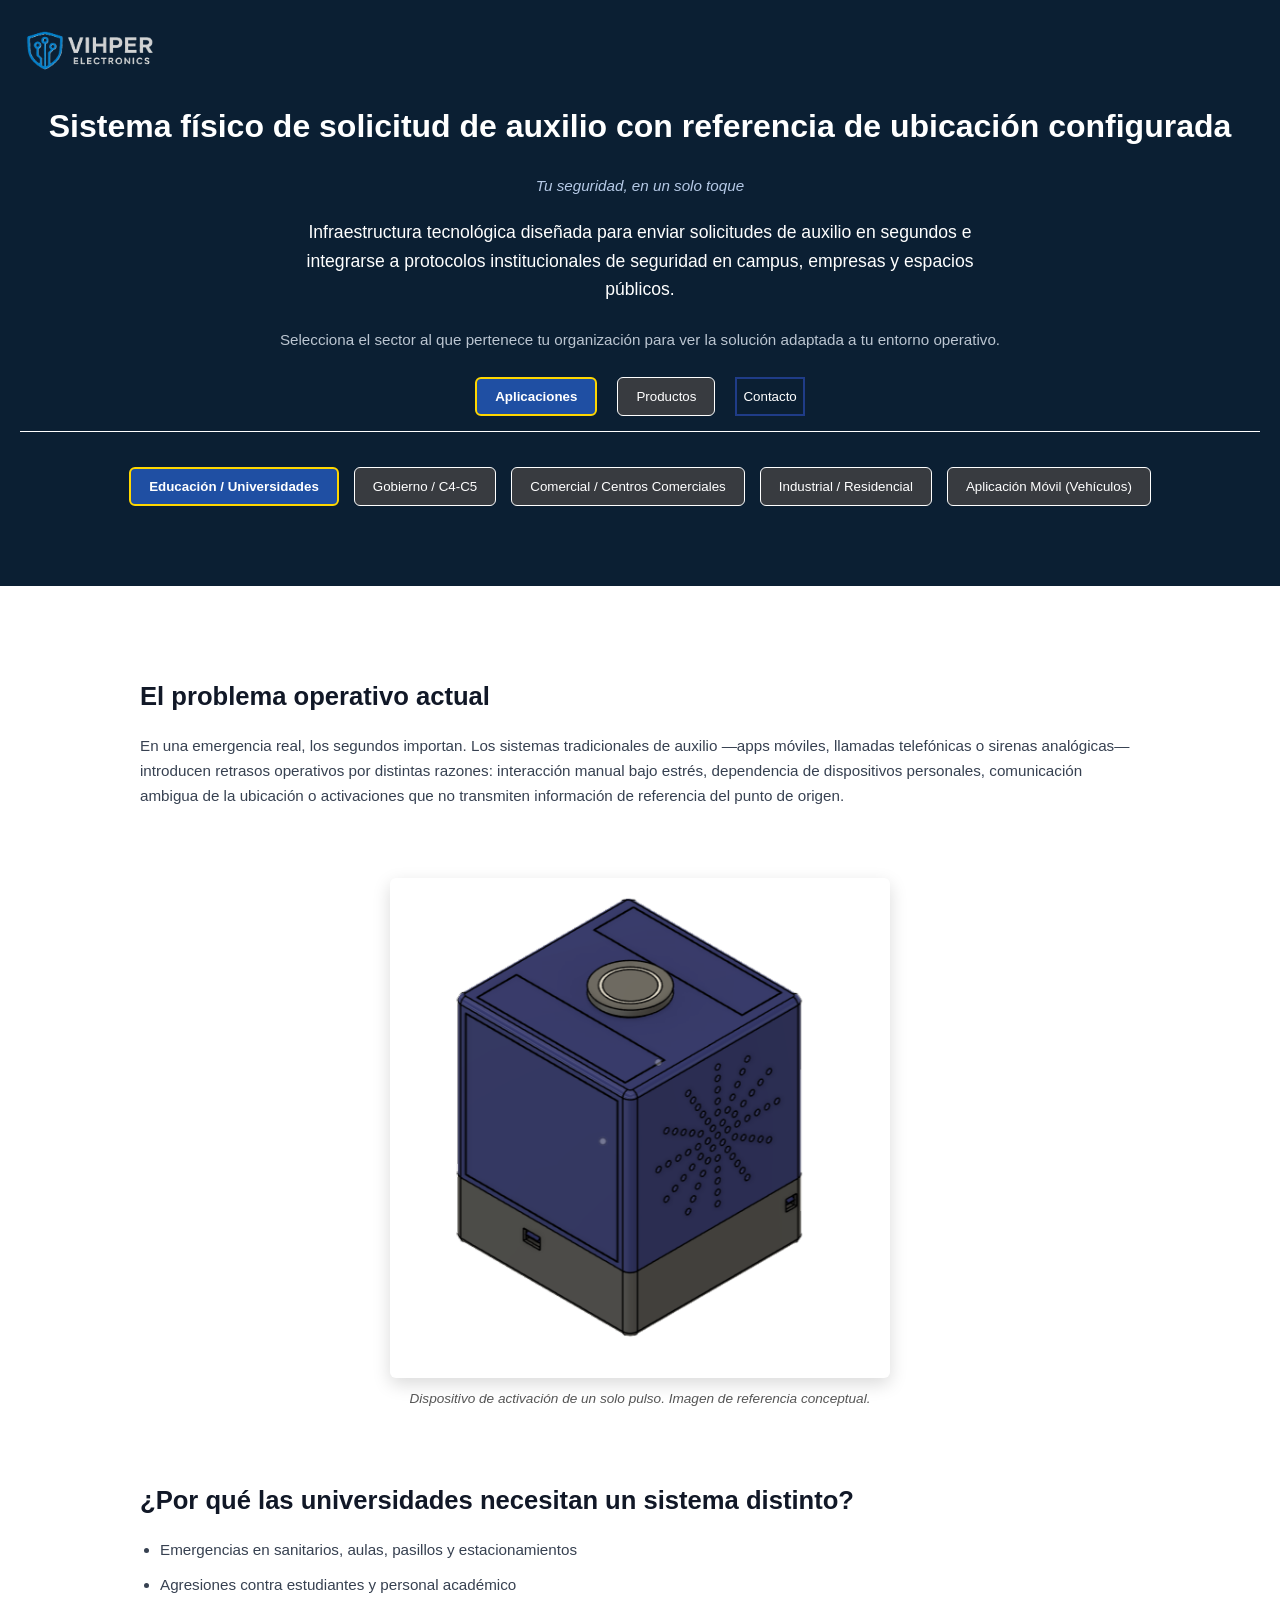
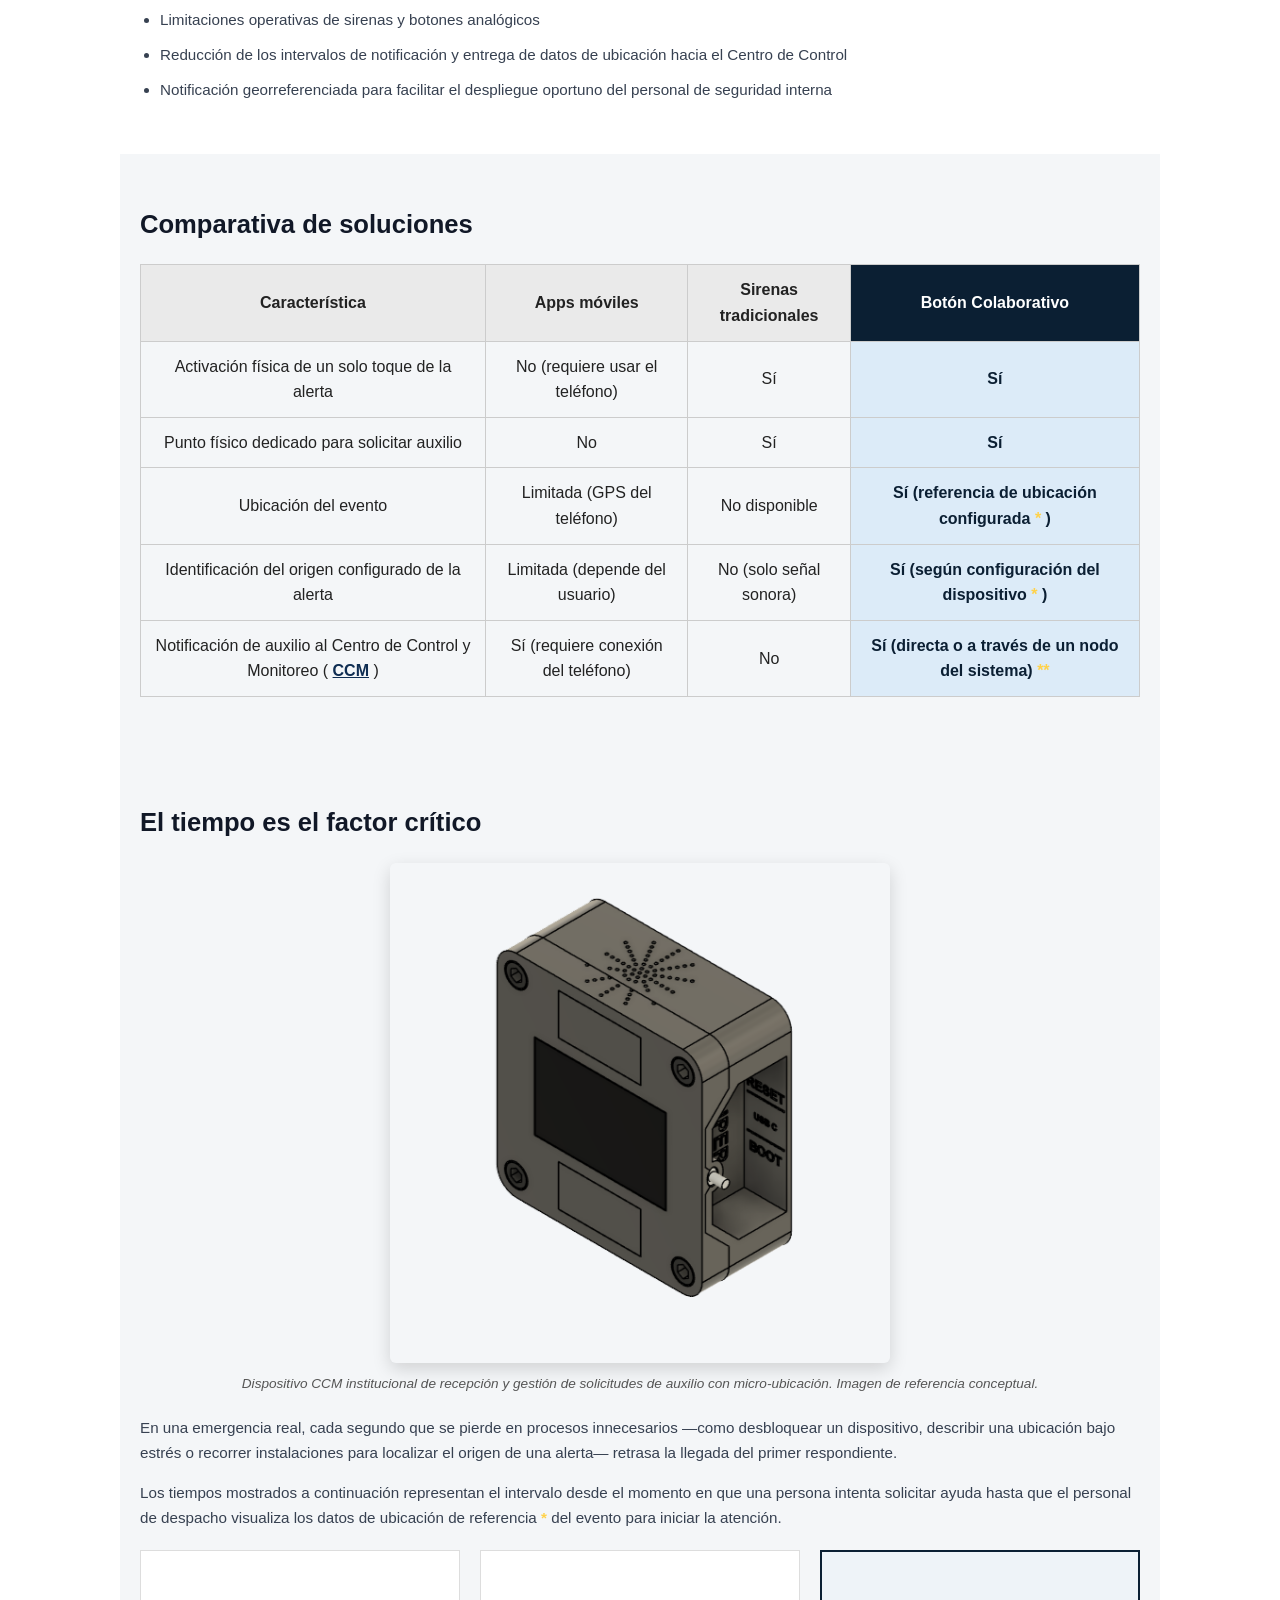
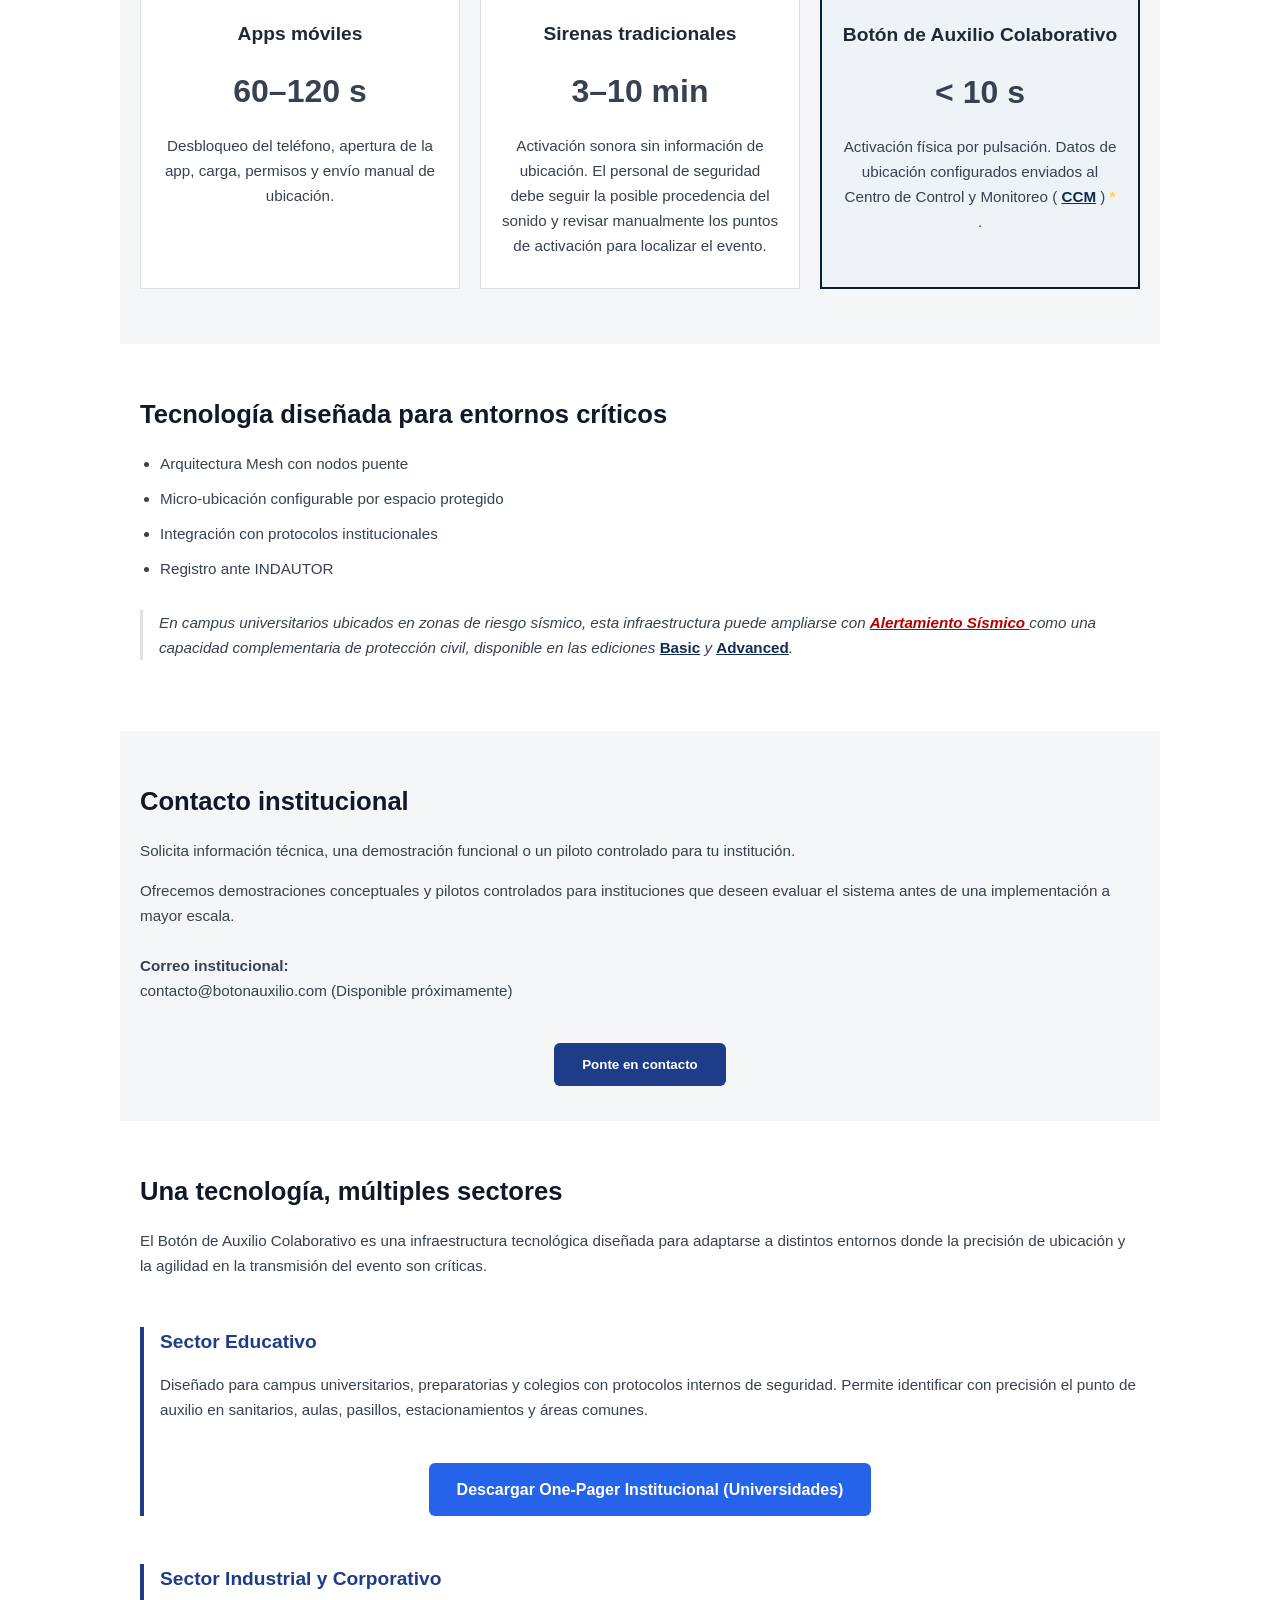
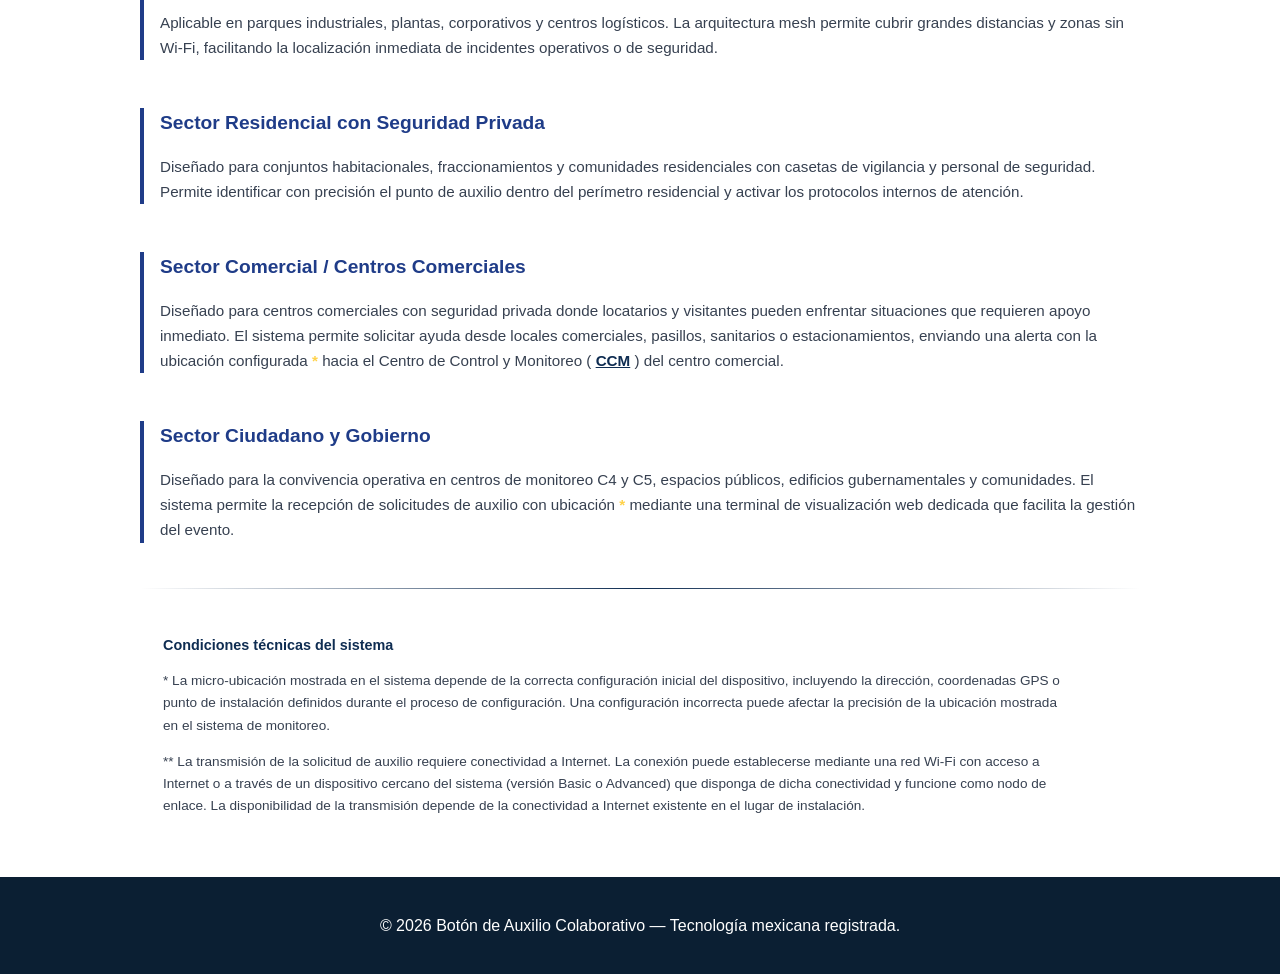
==== index.html @ 42267a90 "Actualización general: ajustes en estilos, estructura y nuevos archivos" ====
<!DOCTYPE html>
<html lang="es">
<head>
  <meta charset="UTF-8" />
  <meta name="viewport" content="width=device-width, initial-scale=1.0"/>
  <title>Botón de Auxilio Colaborativo | Solicitud de auxilio con micro-ubicación</title>
  <meta name="description" content="Sistema de solicitud de auxilio física con referencia de ubicación configurada. Diseñado para universidades, industria y espacios con protocolos de seguridad institucional.">
  <link rel="stylesheet" href="css/styles.css" />
</head>
<body>

  <!-- HERO -->
  <header class="hero">
    <div class="hero-content">
      
      <!-- LOGO CORPORATIVO -->
      <div class="brand-corner">
        <img src="img/Logo-VIHPER.png" alt="VIHPER">
      </div>

      <h1>Sistema físico de solicitud de auxilio con referencia de ubicación configurada</h1>
      <p class="slogan">
        Tu seguridad, en un solo toque
      </p>
      <p class="subtitle">
        Infraestructura tecnológica diseñada para enviar solicitudes de auxilio en segundos
        e integrarse a protocolos institucionales de seguridad en campus, empresas
        y espacios públicos.
      </p>
      <!-- INSTRUCCIÓN DE SELECCIÓN DE SECTOR -->
      <p class="sector-instruction">
        Selecciona el sector al que pertenece tu organización para ver la solución
        adaptada a tu entorno operativo.
      </p>            
      
      <div class="nav-container">

        <div class="main-tabs">
    
          <button class="main-tab active" data-group="applications">
            Aplicaciones
          </button>

          <button class="main-tab" data-group="products">
            Productos
          </button>

          <button class="contact-btn" id="contactBtn">
            Contacto
          </button>

        </div>

        <div class="subnav-container">

          <!-- SUBMENÚ APLICACIONES -->
          <div class="sub-tabs active" id="applications-tabs">
            <button class="sub-tab active" data-sector="sector-edu">
              Educación / Universidades
            </button>

            <button class="sub-tab" data-sector="sector-gov">
              Gobierno / C4-C5
            </button>

            <button class="sub-tab" data-sector="sector-com">
              Comercial / Centros Comerciales
            </button>

            <button class="sub-tab" data-sector="sector-ind">
              Industrial / Residencial
            </button>

            <button class="sub-tab" data-sector="sector-movil">
              Aplicación Móvil (Vehículos)
            </button>
          </div>

          <!-- SUBMENÚ PRODUCTOS -->
          <div class="sub-tabs" id="products-tabs">
            <button class="sub-tab" data-sector="producto-basic">
              Versión Basic
            </button>

            <button class="sub-tab" data-sector="producto-advanced">
              Versión Advanced
            </button>

            <button class="sub-tab" data-sector="producto-movil">
              Versión Móvil
            </button>

            <button class="sub-tab" data-sector="producto-control-general">
              Centro de Control y Monitoreo (CCM)
            </button>
          </div>
        
        </div>
        
      </div>

    </div>
  </header>

  <!-- APLICACIONES -->
  <div id="sector-edu" class="sector-content active">
    <!-- PROBLEMA -->
    <section class="section">
      <h2>El problema operativo actual</h2>
      <p>
        En una emergencia real, los segundos importan.
        Los sistemas tradicionales de auxilio —apps móviles, llamadas telefónicas
        o sirenas analógicas— introducen retrasos operativos por distintas razones:
        interacción manual bajo estrés, dependencia de dispositivos personales,
        comunicación ambigua de la ubicación o activaciones que no transmiten
        información de referencia del punto de origen.
      </p>
    </section>
    
    <figure class="product-image">
      <img src="img/boton-auxilio.png" alt="Botón de Auxilio Colaborativo">
      <figcaption>Dispositivo de activación de un solo pulso. Imagen de referencia conceptual.</figcaption>
    </figure>

    <section class="section">
      <h2>¿Por qué las universidades necesitan un sistema distinto?</h2>
      <ul>
        <li>Emergencias en sanitarios, aulas, pasillos y estacionamientos</li>
        <li>Agresiones contra estudiantes y personal académico</li>
        <li>Limitaciones operativas de sirenas y botones analógicos</li>
        <li>Reducción de los intervalos de notificación y entrega de datos de ubicación hacia el Centro de Control</li>
        <li>Notificación georreferenciada para facilitar el despliegue oportuno del personal de seguridad interna</li>
      </ul>
    </section>
    
    <!-- COMPARATIVA -->
    <section class="section gray">
      <h2>Comparativa de soluciones</h2>
      
      <div class="table-container">
        <table class="comparison-table">

          <thead>
            <tr>
              <th>Característica</th>
              <th>Apps móviles</th>
              <th>Sirenas tradicionales</th>
              <th class="highlight-col">Botón Colaborativo</th>
            </tr>
          </thead>

          <tbody>

            <tr>
              <td>Activación física de un solo toque de la alerta</td>
              <td>No (requiere usar el teléfono)</td>
              <td>Sí</td>
              <td class="highlight-col">Sí</td>
            </tr>

            <tr>
              <td>Punto físico dedicado para solicitar auxilio</td>
              <td>No</td>
              <td>Sí</td>
              <td class="highlight-col">Sí</td>
            </tr>

            <tr>
              <td>Ubicación del evento</td>
              <td>Limitada (GPS del teléfono)</td>
              <td>No disponible</td>
              <td class="highlight-col">
                Sí (referencia de ubicación configurada
                <span class="tooltip">
                  *
                  <span class="tooltip-text">
                  La precisión de la ubicación depende de la correcta configuración inicial
                  del dispositivo (dirección, coordenadas GPS o punto de instalación).
                  </span>
                </span> )
              </td>
            </tr>

            <tr>
              <td>Identificación del origen configurado de la alerta</td>
              <td>Limitada (depende del usuario)</td>
              <td>No (solo señal sonora)</td>
              <td class="highlight-col">
                Sí (según configuración del dispositivo
                <span class="tooltip">
                *
                  <span class="tooltip-text">
                  La precisión de la ubicación depende de la correcta configuración inicial
                  del dispositivo (dirección, coordenadas GPS o punto de instalación).
                  </span>
                </span> )
              </td>
            </tr>

            <tr>
              <td>Notificación de auxilio al Centro de Control y Monitoreo (
                <span class="inline-sector-link product-ref" data-sector="producto-control-general">CCM</span> )
              </td>

              <td>Sí (requiere conexión del teléfono)</td>

              <td>No</td>

              <td class="highlight-col">
                Sí (directa o a través de un nodo del sistema)
                <span class="tooltip">**
                  <span class="tooltip-text">
                  El envío de la solicitud de auxilio requiere conectividad a Internet hacia el
                  sistema de monitoreo. Esta conectividad puede estar disponible directamente en
                  el dispositivo o a través de otro dispositivo cercano del sistema (versión
                  Basic o Advanced) que disponga de acceso a Internet y funcione como nodo de
                  enlace para transmitir la alerta.

                  La disponibilidad de la transmisión depende de la conectividad a Internet
                  existente dentro del entorno de instalación.
                  </span>
                </span>
              </td>

            </tr>

          </tbody>
        </table>
      </div>
    </section>
    
    <section class="section gray">
      <h2>El tiempo es el factor crítico</h2>
      
      <figure class="product-image">
        <img src="img/receptor-institucional.png" alt="Dispositivo CCM institucional de recepción">
        <figcaption>
          Dispositivo CCM institucional de recepción y gestión de solicitudes de auxilio con micro-ubicación.
          Imagen de referencia conceptual.
        </figcaption>
      </figure>

      <p>
        En una emergencia real, cada segundo que se pierde en procesos innecesarios
        —como desbloquear un dispositivo, describir una ubicación bajo estrés
        o recorrer instalaciones para localizar el origen de una alerta—
        retrasa la llegada del primer respondiente.
      </p>
    
      <p class="note">
        Los tiempos mostrados a continuación representan el intervalo
        desde el momento en que una persona intenta solicitar ayuda
        hasta que el personal de despacho visualiza los datos de ubicación de referencia 
        <span class="tooltip">
          *
          <span class="tooltip-text">
            La precisión de la ubicación depende de la correcta configuración inicial
            del dispositivo (dirección, coordenadas GPS o punto de instalación).
          </span>
        </span> del evento para iniciar la atención.
      </p>
    
      <div class="timer-grid">
        <div class="timer-card">
          <h3>Apps móviles</h3>
          <p class="time">60–120 s</p>
          <p class="description">
            Desbloqueo del teléfono, apertura de la app,
            carga, permisos y envío manual de ubicación.
          </p>
        </div>
    
        <div class="timer-card">
          <h3>Sirenas tradicionales</h3>
          <p class="time">3–10 min</p>
          <p class="description">
            Activación sonora sin información de ubicación.
            El personal de seguridad debe seguir la posible procedencia del sonido
            y revisar manualmente los puntos de activación para localizar el evento.
          </p>
        </div>
    
        <div class="timer-card highlight">
          <h3>Botón de Auxilio Colaborativo</h3>
          <p class="time">&lt; 10 s</p>
          <p class="description">
            Activación física por pulsación.
            Datos de ubicación configurados enviados al Centro de Control y Monitoreo (
            <span class="inline-sector-link product-ref" data-sector="producto-control-general">CCM</span> )
            <span class="tooltip">
              *
              <span class="tooltip-text">
                La precisión de la ubicación depende de la correcta configuración inicial
                del dispositivo (dirección, coordenadas GPS o punto de instalación).
              </span>
            </span> .
          </p>
        </div>
      </div>
    </section>
    
    <!-- TECNOLOGÍA -->
    <section class="section">
      <h2>Tecnología diseñada para entornos críticos</h2>
      <ul>
        <li>Arquitectura Mesh con nodos puente</li>
        <li>Micro-ubicación configurable por espacio protegido</li>
        <li>Integración con protocolos institucionales</li>
        <li>Registro ante INDAUTOR</li>
      </ul>

      <p class="sector-cross">
        En campus universitarios ubicados en zonas de riesgo sísmico,
        esta infraestructura puede ampliarse con
        <a href="sismico.html?from=sector-edu" class="sismico-link" target="_self">
          Alertamiento Sísmico
        </a>
        como una capacidad complementaria de protección civil,
        disponible en las ediciones 
        <span class="inline-sector-link product-ref" data-sector="producto-basic">Basic</span>
         y 
        <span class="inline-sector-link product-ref"
          data-sector="producto-advanced">Advanced</span>.
      </p>

    </section>
  
    <!-- CONTACTO -->
    <section class="section gray">
      <h2>Contacto institucional</h2>
  
      <p>
        Solicita información técnica, una demostración funcional o un piloto controlado
        para tu institución.
      </p>
  
      <p>
        Ofrecemos demostraciones conceptuales y pilotos controlados
        para instituciones que deseen evaluar el sistema
        antes de una implementación a mayor escala.
      </p>
      
      <p>
      <strong>Correo institucional:</strong><br>
      contacto@botonauxilio.com
        (Disponible próximamente)
      </p>

      <!-- BOTÓN DE CONTACTO -->
      <div class="download-box">
        <button class="contact-open-btn">
          Ponte en contacto
        </button>
      </div>
    </section>
  
    <section class="section">
      <h2>Una tecnología, múltiples sectores</h2>
      <p>
        El Botón de Auxilio Colaborativo es una infraestructura tecnológica 
        diseñada para adaptarse a distintos entornos donde la precisión de 
        ubicación y la agilidad en la transmisión del evento son críticas.
      </p>
    
      <!-- SECTOR EDUCATIVO -->
      <div class="sector-block">
        <h3 class="sector-link" data-sector="sector-edu">
          Sector Educativo
        </h3>
        <p>
          Diseñado para campus universitarios, preparatorias y colegios con
          protocolos internos de seguridad.
          Permite identificar con precisión el punto de auxilio en sanitarios,
          aulas, pasillos, estacionamientos y áreas comunes.
        </p>
        <div class="download-box">
          <a href="pdf/One-Pager_BotonAuxilio_Universidades_v1.pdf"
            target="_blank"
            rel="noopener noreferrer"
            class="download-btn">
            Descargar One-Pager Institucional (Universidades)
          </a>
        </div>
      </div>
    
      <!-- SECTOR INDUSTRIAL -->
      <div class="sector-block">
        <h3 class="sector-link" data-sector="sector-ind">
          Sector Industrial y Corporativo
        </h3>
        <p>
          Aplicable en parques industriales, plantas, corporativos y centros logísticos.
          La arquitectura mesh permite cubrir grandes distancias y zonas sin Wi-Fi,
          facilitando la localización inmediata de incidentes operativos o de seguridad.
        </p>
      </div>
  
      <!-- SECTOR RESIDENCIAL -->
      <div class="sector-block">
        <h3 class="sector-link" data-sector="sector-ind">
          Sector Residencial con Seguridad Privada
        </h3>
        <p>
          Diseñado para conjuntos habitacionales, fraccionamientos y comunidades
          residenciales con casetas de vigilancia y personal de seguridad.
          Permite identificar con precisión el punto de auxilio dentro del
          perímetro residencial y activar los protocolos internos de atención.
        </p>
      </div>
      
      <!-- SECTOR COMERCIAL -->
      <div class="sector-block">
        <h3 class="sector-link" data-sector="sector-com">
          Sector Comercial / Centros Comerciales
        </h3>
        <p>
          Diseñado para centros comerciales con seguridad privada donde locatarios
          y visitantes pueden enfrentar situaciones que requieren apoyo inmediato.
          El sistema permite solicitar ayuda desde locales comerciales, pasillos,
          sanitarios o estacionamientos, enviando una alerta con la ubicación
          configurada
          <span class="tooltip">
            *
            <span class="tooltip-text">
              La precisión de la ubicación depende de la correcta configuración inicial
              del dispositivo (local, pasillo, zona o punto de instalación).
            </span>
          </span>
          hacia el Centro de Control y Monitoreo (
          <span class="inline-sector-link product-ref" data-sector="producto-control-general">CCM</span> ) del centro comercial.
        </p>
      </div>

      <!-- SECTOR GOBIERNO -->
      <div class="sector-block">
        <h3 class="sector-link" data-sector="sector-gov">
          Sector Ciudadano y Gobierno
        </h3>
        <p>
          Diseñado para la convivencia operativa en centros de monitoreo C4 y C5, 
          espacios públicos, edificios gubernamentales y comunidades. 
          El sistema permite la recepción de solicitudes de auxilio con ubicación 
          <span class="tooltip">
            *
            <span class="tooltip-text">
              La precisión de la ubicación depende de la correcta configuración inicial 
              del dispositivo (dirección, coordenadas GPS o punto de instalación).
            </span>
          </span> 
          mediante una terminal de visualización web dedicada que facilita la gestión del evento.
        </p>
      </div>

      <hr class="note-divider">

      <div class="tech-note">
        <strong>Condiciones técnicas del sistema</strong>
        <p>
          * La micro-ubicación mostrada en el sistema depende de la correcta
          configuración inicial del dispositivo, incluyendo la dirección,
          coordenadas GPS o punto de instalación definidos durante el proceso
          de configuración. Una configuración incorrecta puede afectar la
          precisión de la ubicación mostrada en el sistema de monitoreo.
        </p>

        <p>
          ** La transmisión de la solicitud de auxilio requiere conectividad a Internet. 
          La conexión puede establecerse mediante una red Wi-Fi con acceso a Internet 
          o a través de un dispositivo cercano del sistema (versión Basic o Advanced) 
          que disponga de dicha conectividad y funcione como nodo de enlace.

          La disponibilidad de la transmisión depende de la conectividad a Internet 
          existente en el lugar de instalación.
        </p>
      </div>
    </section>
  </div> <!-- cierre de sector-edu -->

  <div id="sector-gov" class="sector-content">
    <!-- PROBLEMA -->
    <section class="section">
      <h2>El problema operativo en seguridad pública</h2>
      <p>
        En entornos urbanos, espacios públicos y zonas de alta afluencia, los segundos
        son determinantes. Los mecanismos tradicionales de solicitud de auxilio, como
        llamadas telefónicas, reportes verbales o alarmas sonoras, generan retrasos
        operativos por la falta de referencias técnicas sobre el punto de origen del
        evento y por la dependencia de comunicación humana bajo estrés.
      </p>
      <ul>
        <li>Información incompleta o imprecisa del punto de auxilio</li>
        <li>Saturación de líneas telefónicas y entrevistas iniciales</li>
        <li>Alertas sin datos claros de localización</li>
        <li>Dificultad para gestionar el despacho con datos de ubicación específicos desde el primer momento</li>
      </ul>
    </section>

    <!-- PRINCIPIO DE UN SOLO BOTÓN -->
    <section class="section gray">
      <h2>Un solo botón en una emergencia</h2>
      <p>
        En situaciones de pánico o alta presión, la capacidad de tomar decisiones
        complejas se reduce drásticamente. El Botón de Auxilio Colaborativo se basa en el
        principio de acción única: una sola interacción física dedicada para iniciar
        inmediatamente el proceso de solicitud de auxilio.
      </p>
      <p>
        Esto elimina la ambigüedad en la activación, reduce la carga cognitiva del
        ciudadano y transfiere el análisis, clasificación y despacho del evento al Centro
        de Control y Monitoreo (
          <span class="inline-sector-link product-ref" data-sector="producto-control-general">CCM</span> ), con datos de georreferenciación configurados 
        <span class="tooltip">
          *
          <span class="tooltip-text">
            La precisión de la ubicación depende de la correcta configuración inicial
            del dispositivo (dirección, coordenadas GPS o punto de instalación).
          </span>
        </span> desde el primer segundo.
      </p>
    </section>

    <!-- LA SOLUCIÓN -->
    <section class="section">
      <h2>La solución institucional</h2>
      <p>
        El Botón de Auxilio Colaborativo es un dispositivo físico dedicado que permite
        activar una solicitud de auxilio con un solo toque, iniciando el envío automático de la
        alerta junto con los datos de ubicación registrados del punto de activación
        <span class="tooltip">
          *
          <span class="tooltip-text">
            La precisión de la ubicación depende de la correcta configuración inicial
            del dispositivo (dirección, coordenadas GPS o punto de instalación).
          </span>
        </span> hacia el Centro de Control y Monitoreo (
          <span class="inline-sector-link product-ref" data-sector="producto-control-general">CCM</span> ) o sistema institucional de seguridad pública.
      </p>
      <ul>
        <li>Activación física de un solo paso, operando sin necesidad de teléfonos móviles</li>
        <li>Envío automático de la solicitud de auxilio</li>
        <li>Identificación configurada del punto de activación (micro-ubicación)
          <span class="tooltip">
            *
            <span class="tooltip-text">
              La precisión de la ubicación depende de la correcta configuración inicial
              del dispositivo (dirección, coordenadas GPS o punto de instalación).
            </span>
          </span> 
        </li>
        <li>Recepción y visualización centralizada en el Centro de Control y Monitoreo (
          <span class="inline-sector-link product-ref" data-sector="producto-control-general">CCM</span> )
        </li>
      </ul>
    </section>

    <figure class="product-image">
      <img src="img/boton-auxilio.png" alt="Botón de Auxilio Colaborativo">
      <figcaption>
        Dispositivo de activación de un solo pulso. Imagen de referencia conceptual.
      </figcaption>
    </figure>

    <!-- COMPARATIVA -->
    <section class="section gray">
      <h2>Comparativa operativa (resumen ejecutivo)</h2>

      <div class="table-container">
        <table class="comparison-table">

          <thead>
            <tr>
              <th>Capacidad del sistema</th>
              <th>Apps móviles</th>
              <th>Sirenas tradicionales</th>
              <th class="highlight-col">Botón Colaborativo</th>
            </tr>
          </thead>

          <tbody>

            <tr>
              <td>Activación de la alerta</td>
              <td>Depende del uso del teléfono</td>
              <td>Inmediata</td>
              <td class="highlight-col">Inmediata (Hardware de acción única con Ficha Operativa)</td>
            </tr>

            <tr>
              <td>Información de ubicación del evento</td>
              <td>Variable (GPS del dispositivo)</td>
              <td>No disponible</td>
              <td class="highlight-col">Referencia de la ubicación configurada
                <span class="tooltip">
                  *
                  <span class="tooltip-text">
                    La precisión de la ubicación depende de la correcta configuración inicial
                    del dispositivo (dirección, coordenadas GPS o punto de instalación).
                  </span>
                </span>
              </td>
            </tr>

            <tr>
              <td>Identificación del origen de la alerta</td>
              <td>Parcial (usuario / GPS)</td>
              <td>No identificable (solo señal sonora)</td>
              <td class="highlight-col">Sí (según registro del dispositivo 
                <span class="tooltip">
                  *
                  <span class="tooltip-text">
                    La precisión de la ubicación depende de la correcta configuración inicial
                    del dispositivo (dirección, coordenadas GPS o punto de instalación).
                  </span>
                </span> )
              </td>
            </tr>

            <tr>
              <td>Dependencia de interacción del usuario</td>
              <td>Alta</td>
              <td>Baja</td>
              <td class="highlight-col">Mínima</td>
            </tr>

            <tr>
              <td>Sistema de monitoreo de alertas</td>
              <td>No incluido</td>
              <td>No disponible</td>
              <td class="highlight-col">Incluido (panel web de monitoreo)</td>
            </tr>

          </tbody>
        </table>
        </div>
    </section>

    <!-- TIEMPO CRÍTICO -->
    <section class="section">
      <h2>El tiempo como factor crítico</h2>
      <p>
        Los tiempos indicados representan el intervalo desde que una persona intenta
        solicitar ayuda hasta que el personal de despacho visualiza los datos de ubicación de referencia 
        <span class="tooltip">
          *
          <span class="tooltip-text">
            La precisión de la ubicación depende de la correcta configuración inicial
            del dispositivo (dirección, coordenadas GPS o punto de instalación).
          </span>
        </span> del evento para iniciar la atención.
      </p>

      <div class="timer-grid">
        <div class="timer-card">
          <h3>Apps móviles</h3>
          <p class="time">60–120 s</p>
          <p class="description">
            Desbloqueo de teléfono, apertura de la app, permisos y envío manual de
            ubicación.
          </p>
        </div>

        <div class="timer-card">
          <h3>Sirenas tradicionales</h3>
          <p class="time">3–10 min</p>
          <p class="description">
            Activación sonora sin información de ubicación. Requiere búsqueda manual del
            origen del evento.
          </p>
        </div>

        <div class="timer-card highlight">
          <h3>Botón de Auxilio Colaborativo</h3>
          <p class="time">&lt; 10 s</p>
          <p class="description">
            Activación física de un solo toque con envío automático de referencia de ubicación configurada
            <span class="tooltip">
              *
              <span class="tooltip-text">
                La precisión de la ubicación depende de la correcta configuración inicial
                del dispositivo (dirección, coordenadas GPS o punto de instalación).
              </span>
            </span> al Centro de Control y Monitoreo (
            <span class="inline-sector-link product-ref" data-sector="producto-control-general">CCM</span> ).
          </p>
        </div>
      </div>
    </section>

    <figure class="product-image">
      <img src="img/receptor-institucional.png" alt="Dispositivo CCM institucional de recepción">
      <figcaption>
        Dispositivo CCM institucional de recepción y gestión de solicitudes de auxilio con micro-ubicación.
        Imagen de referencia conceptual.
      </figcaption>
    </figure>

    <!-- MICRO-UBICACIÓN + DESCARGA -->
    <section class="section gray">
      <h2>Micro-ubicación configurable</h2>
      <p>
        Cada dispositivo se configura previamente con su ubicación específica 
        <span class="tooltip">
          *
          <span class="tooltip-text">
            La precisión de la ubicación depende de la correcta configuración inicial
            del dispositivo (dirección, coordenadas GPS o punto de instalación).
          </span>
        </span> dentro del entorno a proteger, por ejemplo:
      </p>
      <ul>
        <li>Dirección configurada del dispositivo (calle, número exterior e interior)</li>
        <li>Colonia y municipio del punto de instalación</li>
        <li>Coordenadas geográficas del evento (latitud y longitud)</li>
        <li>Identificación del tipo de ubicación o aplicación del dispositivo (escuela, comercio, paradero, etc.)</li>
      </ul>

      <p>
        La precisión no depende del GPS del usuario ni de descripciones verbales bajo
        estrés. Esto permite a los centros C4/C5 gestionar el despacho con mayor certidumbre técnica
        <span class="tooltip">
          *
          <span class="tooltip-text">
            La precisión de la ubicación depende de la correcta configuración inicial
            del dispositivo (dirección, coordenadas GPS o punto de instalación).
          </span>
        </span> desde el primer momento.
      </p>

      <p class="sector-cross">
        Como parte de una estrategia integral de protección civil,
        la plataforma del Botón de Auxilio Colaborativo puede incorporar
        <a href="sismico.html?from=sector-gov" class="sismico-link" target="_self">
          Alertamiento Sísmico
        </a>
        como un mecanismo complementario de difusión,
        mediante las ediciones
        <span class="inline-sector-link product-ref" data-sector="producto-basic">Basic</span>
         y 
        <span class="inline-sector-link product-ref"
          data-sector="producto-advanced">Advanced</span>,
        sujeto a convenios con proveedores oficialmente autorizados.
      </p>

      <div class="download-box">
        <a href="pdf/One-Pager_BotonAuxilio_Ciudadano_Gobierno_v1.pdf"
          target="_blank"
          rel="noopener noreferrer"
          class="download-btn">
          Descargar One-Pager Institucional (Gobierno / C4-C5)
        </a>

        <p class="sector-note">
          Esta misma tecnología se adapta también a entornos
          <span class="inline-sector-link" data-sector="sector-edu">educativos</span>,
          <span class="inline-sector-link" data-sector="sector-ind">industriales / residenciales</span>,
          <span class="inline-sector-link" data-sector="sector-com">centros comerciales</span>
          y a aplicaciones móviles para 
          <span class="inline-sector-link" data-sector="sector-movil">
            vehículos
          </span>
          con protocolos de seguridad institucional.
        </p>
      </div>
    </section>

    <!-- CONTACTO INSTITUCIONAL -->
    <section class="section gray">
      <h2>Contacto institucional</h2>

      <p>
        Solicita información técnica, una demostración funcional o un piloto
        controlado del sistema para tu institución.
      </p>

      <p>
        El sistema dispone de una interfaz web de monitoreo que permite
        visualizar los eventos activos generados por los dispositivos,
        mostrando la georreferenciación configurada
        <span class="tooltip">
          *
          <span class="tooltip-text">
            La precisión de la ubicación depende de la correcta configuración
            inicial del dispositivo durante su instalación.
          </span>
        </span>
        y la información del punto de activación para su atención operativa.
      </p>

      <p>
        El Botón de Auxilio Colaborativo puede evaluarse mediante demostraciones
        conceptuales y pilotos institucionales que permitan validar su operación
        antes de una implementación a escala en infraestructura pública.
      </p>

      <p>
        <strong>Correo institucional:</strong><br>
        contacto@botonauxilio.com<br>
        <span style="font-size:0.9rem; color:#555;">
          (Disponible próximamente)
        </span>
      </p>

      <div class="download-box">
        <button class="contact-open-btn">
          Ponte en contacto
        </button>
      </div>

      <hr class="note-divider">

      <div class="tech-note">
        <strong>Condiciones técnicas del sistema</strong>
        <p>
          * La micro-ubicación mostrada en el sistema depende de la correcta
          configuración inicial del dispositivo, incluyendo la dirección,
          coordenadas GPS o punto de instalación definidos durante el proceso
          de configuración. Una configuración incorrecta puede afectar la
          precisión de la ubicación mostrada en el sistema de monitoreo.
        </p>

        <p>
          ** La transmisión de la solicitud de auxilio requiere conectividad a Internet. 
          La conexión puede establecerse mediante una red Wi-Fi con acceso a Internet 
          o a través de un dispositivo cercano del sistema (versión Basic o Advanced) 
          que disponga de dicha conectividad y funcione como nodo de enlace.

          La disponibilidad de la transmisión depende de la conectividad a Internet 
          existente en el lugar de instalación.
        </p>
      </div>
    </section>
  </div> <!-- cierre de sector-gov -->
  
  <div id="sector-ind" class="sector-content">
    <!-- INTRODUCCIÓN -->
    <section class="section">
      <h2>Sector Industrial / Residencial</h2>
      <p>
        <strong>Sistema físico de auxilio con referencia de ubicación configurada para seguridad privada,
        industrial y residencial.</strong>
      </p>
      <p>
        Infraestructura de auxilio diseñada para enviar solicitudes de ayuda en segundos,
        proporcionando datos de referencia de ubicación 
        <span class="tooltip">
          *
          <span class="tooltip-text">
            La precisión de la ubicación depende de la correcta configuración inicial
            del dispositivo (dirección, coordenadas GPS o punto de instalación).
          </span>
        </span> del evento e integrándose a protocolos de seguridad
        privada, industrial y residencial con control de acceso.
      </p>
    </section>

    <!-- PROBLEMA -->
    <section class="section">
      <h2>El problema operativo actual</h2>
      <p>
        En entornos industriales, corporativos y residenciales con seguridad privada,
        los segundos importan. Los mecanismos tradicionales —radio, teléfonos móviles,
        sirenas o rondines manuales— generan retrasos operativos por la falta de datos
        técnicos sobre el punto de origen del evento y por la dependencia de comunicación verbal
        bajo estrés.
      </p>
      <ul>
        <li>Información incompleta o imprecisa sobre el punto exacto del evento</li>
        <li>Dependencia de comunicación por radio o teléfono</li>
        <li>Activaciones de alerta sin datos operativos claros de localización</li>
        <li>Patrullajes reactivos de búsqueda dentro de áreas extensas</li>
      </ul>
    </section>

    <!-- POR QUÉ UN SOLO BOTÓN -->
    <section class="section">
      <h2>Por qué un solo botón es crítico en una emergencia</h2>
      <p>
        En situaciones de pánico o alta presión, la capacidad de analizar múltiples opciones
        se reduce de forma significativa. Cada segundo adicional dedicado a decidir qué hacer
        incrementa el riesgo de error o retraso.
      </p>
      <p>
        El Botón de Auxilio Colaborativo está diseñado bajo el principio de
        <strong>acción única</strong>: una sola interacción física para activar el sistema,
        eliminando ambigüedad y reduciendo la carga cognitiva del usuario.
      </p>
      <p>
        Esto permite que la activación se realice en un solo paso y que el análisis y atención del evento
        se realicen desde el Centro de Control y Monitoreo (
        <span class="inline-sector-link product-ref" data-sector="producto-control-general">CCM</span> ) con la ficha de ubicación configurada  
        <span class="tooltip">
          *
          <span class="tooltip-text">
            La precisión de la ubicación depende de la correcta configuración inicial
            del dispositivo (dirección, coordenadas GPS o punto de instalación).
          </span>
        </span> desde el primer momento.
      </p>
    </section>

    <!-- LA SOLUCIÓN -->
    <section class="section gray">
      <h2>La solución</h2>
      <p>
        El Botón de Auxilio Colaborativo es un dispositivo físico dedicado que permite activar
        una solicitud de auxilio mediante una acción simple, transmitiendo de forma automatizada la solicitud de auxilio 
        y el registro de ubicación de origen
        <span class="tooltip">
          *
          <span class="tooltip-text">
            La precisión de la ubicación depende de la correcta configuración inicial
            del dispositivo (dirección, coordenadas GPS o punto de instalación).
          </span>
        </span> hacia un Centro de Control y Monitoreo (
        <span class="inline-sector-link product-ref" data-sector="producto-control-general">CCM</span> ) de seguridad privada o industrial.
      </p>
      <ul>
        <li>Activación física por pulsación, sin dependencia de teléfonos móviles</li>
        <li>Envío automático de la solicitud de auxilio</li>
        <li>Identificación configurada del punto de activación (micro-ubicación)
          <span class="tooltip">
            *
            <span class="tooltip-text">
              La precisión de la ubicación depende de la correcta configuración inicial
              del dispositivo (dirección, coordenadas GPS o punto de instalación).
            </span>
          </span> 
        </li>
        <li>Recepción y visualización centralizada a nivel operativo</li>
      </ul>
    </section>

    <figure class="product-image">
      <img src="img/boton-auxilio.png" alt="Botón de Auxilio Colaborativo">
      <figcaption>
        Dispositivo de activación de un solo pulso para entornos industriales,
        corporativos y residenciales. Imagen de referencia conceptual.
      </figcaption>
    </figure>

    <!-- COMPARATIVA -->
    <section class="section gray">
      <h2>Comparativa operativa (resumen ejecutivo)</h2>

      <div class="table-container">
        <table class="comparison-table">
          <thead>
            <tr>
              <th>Característica</th>
              <th>Apps móviles</th>
              <th>Sirenas tradicionales</th>
              <th class="highlight-col">Botón Colaborativo</th>
            </tr>
          </thead>
          <tbody>
            <tr>
              <td>Activación física de un solo toque</td>
              <td>No</td>
              <td>Sí</td>
              <td class="highlight-col">Sí</td>
            </tr>
            <tr>
              <td>Ubicación del evento</td>
              <td>General / variable</td>
              <td>No disponible</td>
              <td class="highlight-col">Si (Referencia de ubicación configurada
                <span class="tooltip">
                  *
                  <span class="tooltip-text">
                    La precisión de la ubicación depende de la correcta configuración inicial
                    del dispositivo (dirección, coordenadas GPS o punto de instalación).
                  </span>
                </span> )
              </td>
            </tr>
            <tr>
              <td>Identificación del origen de la alerta</td>
              <td>Parcial</td>
              <td>Ambigua</td>
              <td class="highlight-col">Sí (Identificación por punto de registro
                <span class="tooltip">
                  *
                  <span class="tooltip-text">
                    La precisión de la ubicación depende de la correcta configuración inicial
                    del dispositivo (dirección, coordenadas GPS o punto de instalación).
                  </span>
                </span> )
              </td>
            </tr>
            <tr>
              <td>Dependencia del usuario</td>
              <td>Alta</td>
              <td>Baja</td>
              <td class="highlight-col">Mínima</td>
            </tr>
            <tr>
              <td>Gestión de alerta en Centro de Control y Monitoreo (CCM)</td>

              <td>Sí (requiere conexión del teléfono)</td>

              <td>No</td>

              <td class="highlight-col">
                Sí (directa o a través de un nodo del sistema)
                <span class="tooltip">**
                  <span class="tooltip-text">
                  El envío de la solicitud de auxilio requiere conectividad a Internet hacia el
                  sistema de monitoreo. Esta conectividad puede estar disponible directamente en
                  el dispositivo o a través de otro dispositivo cercano del sistema (versión
                  Basic o Advanced) que disponga de acceso a Internet y funcione como nodo de
                  enlace para transmitir la alerta.

                  La disponibilidad de la transmisión depende de la conectividad a Internet
                  existente dentro del entorno de instalación.
                  </span>
                </span>
              </td>

            </tr>
          </tbody>
        </table>
      </div>
    </section>

    <!-- TIEMPOS -->
    <section class="section gray">
      <h2>El tiempo como factor crítico</h2>

      <div class="timer-grid">
        <div class="timer-card">
          <h3>Apps móviles</h3>
          <p class="time">60–120 s</p>
          <p class="description">
            Dependencia del dispositivo personal, apertura de aplicación y envío manual
            de información.
          </p>
        </div>

        <div class="timer-card">
          <h3>Sirenas tradicionales</h3>
          <p class="time">3–10 min</p>
          <p class="description">
            Activación sonora sin ubicación. Se requiere recorrido físico para localizar
            el origen.
          </p>
        </div>

        <div class="timer-card highlight">
          <h3>Botón de Auxilio Colaborativo</h3>
          <p class="time">&lt; 10 s</p>
          <p class="description">
            Activación física de un solo toque con envío automático de referencia de ubicación configurada
            <span class="tooltip">
              *
              <span class="tooltip-text">
                La precisión de la ubicación depende de la correcta configuración inicial
                del dispositivo (dirección, coordenadas GPS o punto de instalación).
              </span>
            </span>.
          </p>
        </div>
      </div>
    </section>

    <figure class="product-image">
      <img src="img/receptor-institucional.png" alt="Sistema institucional de monitoreo">
      <figcaption>
        Centro de Control y Monitoreo (CCM) institucional de recepción y gestión de solicitudes de auxilio con
        micro-ubicación para seguridad privada e industrial. Imagen de referencia conceptual.
      </figcaption>
    </figure>

    <!-- MICRO-UBICACIÓN + DESCARGA -->
    <section class="section gray">
      <h2>Micro-ubicación configurable</h2>
      <p>
        Cada dispositivo se configura previamente con su ubicación específica
        <span class="tooltip">
          *
          <span class="tooltip-text">
            La precisión de la ubicación depende de la correcta configuración inicial
            del dispositivo (dirección, coordenadas GPS o punto de instalación).
          </span>
        </span> dentro del entorno a proteger:
      </p>
      <ul>
        <li>Área o espacio</li>
        <li>Pasillo o sección</li>
        <li>Nivel o zona</li>
        <li>Punto crítico definido por la institución</li>
      </ul>
      <p>
        La referencia de sitio es independiente de señales GPS móviles o descripciones verbales bajo estrés, permitiendo
        una intervención operativa oportuna y georreferenciada.
      </p>

      <p class="sector-cross">
        En entornos industriales y residenciales con personal permanente,
        la infraestructura puede ampliarse con
        <a href="sismico.html?from=sector-ind" class="sismico-link" target="_self">
          Alertamiento Sísmico
        </a>
        como apoyo a protocolos de evacuación,
        continuidad operativa y protección del personal,
        disponible en las ediciones
        <span class="inline-sector-link product-ref" data-sector="producto-basic">Basic</span>
         y 
        <span class="inline-sector-link product-ref"
          data-sector="producto-advanced">Advanced</span>.
      </p>

      <div class="download-box">
        <a href="pdf/One-Pager_BotonAuxilio_Industrial_Residencial_v1.pdf"
          target="_blank"
          rel="noopener noreferrer"
          class="download-btn">
          Descargar One-Pager Institucional (Industrial / Residencial)
        </a>

        <p class="sector-note">
          Esta misma infraestructura tecnológica puede implementarse también en
          entornos
          <span class="inline-sector-link" data-sector="sector-edu">educativos</span>,
          <span class="inline-sector-link" data-sector="sector-com">centros comerciales</span>,
          en integración con
          <span class="inline-sector-link" data-sector="sector-gov">seguridad pública (C4 / C5)</span>
          y en aplicaciones móviles para
          <span class="inline-sector-link" data-sector="sector-movil">vehículos</span>.
        </p>
      </div>
    </section>

    <!-- CONTACTO -->
    <section class="section gray">
      <h2>Contacto institucional</h2>
      <p>
        Solicita información técnica, una demostración funcional o un piloto controlado
        para tu institución.
      </p>
      <p>
        El Botón de Auxilio Colaborativo puede evaluarse mediante demostraciones conceptuales
        y pilotos institucionales antes de su implementación a escala.
      </p>
      <p>
        <strong>Correo institucional:</strong><br>
        contacto@botonauxilio.com<br>
        <span style="font-size:0.9rem; color:#555;">
          (Disponible próximamente)
        </span>
      </p>
      <div class="download-box">
        <button class="contact-open-btn">
          Ponte en contacto
        </button>
      </div>

      <hr class="note-divider">
      
      <div class="tech-note">
        <strong>Condiciones técnicas del sistema</strong>
        <p>
          * La micro-ubicación mostrada en el sistema depende de la correcta
          configuración inicial del dispositivo, incluyendo la dirección,
          coordenadas GPS o punto de instalación definidos durante el proceso
          de configuración. Una configuración incorrecta puede afectar la
          precisión de la ubicación mostrada en el sistema de monitoreo.
        </p>

        <p>
          ** La transmisión de la solicitud de auxilio requiere conectividad a Internet. 
          La conexión puede establecerse mediante una red Wi-Fi con acceso a Internet 
          o a través de un dispositivo cercano del sistema (versión Basic o Advanced) 
          que disponga de dicha conectividad y funcione como nodo de enlace.

          La disponibilidad de la transmisión depende de la conectividad a Internet 
          existente en el lugar de instalación.
        </p>
      </div>
    </section>
  </div> <!-- cierre de sector-ind -->

  <div id="sector-com" class="sector-content">

    <!-- INTRODUCCIÓN -->
    <section class="section">
      <h2>Centros Comerciales</h2>

      <p>
        <strong>Sistema físico de auxilio con referencia de ubicación técnica por punto de venta o área común para
        centros comerciales con seguridad privada.</strong>
      </p>

      <p>
        Infraestructura tecnológica diseñada para permitir que locatarios,
        personal y visitantes puedan solicitar ayuda con una pulsación única dentro
        del centro comercial, enviando un evento de alerta con ubicación
        configurada
        <span class="tooltip">
          *
          <span class="tooltip-text">
            La precisión de la ubicación depende de la correcta configuración inicial
            del dispositivo (número de local, pasillo, zona o coordenadas del punto
            de instalación).
          </span>
        </span>
        hacia el Centro de Control y Monitoreo (
        <span class="inline-sector-link product-ref" data-sector="producto-control-general">CCM</span> ) del centro comercial.
      </p>

    </section>


    <!-- PROBLEMA -->
    <section class="section">

      <h2>El problema operativo en centros comerciales</h2>

      <p>
        En muchos centros comerciales, los locatarios y visitantes enfrentan barreras críticas 
        para solicitar asistencia de forma ágil dentro de las instalaciones. 
        Ante un incidente, el personal suele quedar incomunicado, perdiendo tiempo vital 
        al tener que abandonar su posición para buscar a un elemento de seguridad o 
        dirigirse físicamente hacia una caseta de vigilancia.
      </p>

      <p>
        Este proceso puede ser complicado o imposible durante situaciones como
        asaltos, intentos de robo o confrontaciones con clientes agresivos,
        especialmente cuando el personal se encuentra dentro de un local cerrado.
      </p>

      <ul>

        <li>
          Locatarios que no pueden abandonar su local durante un evento de riesgo
        </li>

        <li>
          Usuarios que enfrentan incidentes en pasillos, sanitarios o áreas poco
          vigiladas
        </li>

        <li>
          Zonas extensas donde la seguridad no puede estar presente de forma
          permanente
        </li>

        <li>
          Dificultad para describir la ubicación exacta del evento bajo estrés
        </li>

      </ul>

    </section>


    <!-- RIESGO EN COMERCIOS DE ALTO VALOR -->
    <section class="section">

      <h2>Unidades de negocio con perfiles de alto riesgo a incidentes</h2>

      <p>
        Algunos establecimientos dentro de los centros comerciales concentran
        productos o servicios de alto valor económico, lo que incrementa el
        riesgo operativo frente a robos o intentos de asalto.
      </p>

      <ul>

        <li>Bancos y sucursales financieras</li>

        <li>Casas de cambio</li>

        <li>Joyerías</li>

        <li>Tiendas de telefonía móvil de alta gama</li>

        <li>Comercios de electrónica o artículos de alto valor</li>

        <li>
          Restaurantes de alta gama donde los clientes pueden portar relojes,
          joyería u otros artículos de valor que pueden atraer incidentes
          oportunistas
        </li>

        <li>Tiendas de lujo o boutiques de marcas premium</li>
      </ul>

      <p>
        En estos casos, disponer de un alertamiento silencioso y de activación táctil
        permite solicitar apoyo sin abandonar el punto de operación ni generar
        situaciones de mayor riesgo.
      </p>

    </section>

    <!-- POR QUÉ UN SOLO BOTÓN -->
    <section class="section">

      <h2>Por qué un solo botón es crítico en una emergencia</h2>

      <p>
        Durante situaciones de estrés o pánico, la capacidad de evaluar múltiples
        opciones disminuye considerablemente. Tener que abrir una aplicación,
        marcar un número telefónico o explicar una situación puede generar
        retrasos críticos.
      </p>

      <p>
        El Botón de Auxilio Colaborativo se basa en el principio de
        <strong>acción única</strong>: una sola interacción física para activar
        la solicitud de ayuda.
      </p>

      <p>
        El usuario únicamente solicita auxilio. La evaluación del tipo de evento
        corresponde al personal de seguridad del centro comercial una vez que
        llega al punto exacto del incidente.
      </p>

    </section>


    <!-- SOLUCIÓN -->
    <section class="section gray">

      <h2>La solución</h2>

      <p>
        El Botón de Auxilio Colaborativo es un dispositivo físico dedicado que
        permite a locatarios y visitantes solicitar ayuda de forma inmediata
        dentro del centro comercial.
      </p>

      <ul>

        <li>
          Activación física por pulsación sin necesidad de teléfonos móviles
        </li>

        <li>
          Envío automático de la solicitud de auxilio al Centro de Control y Monitoreo (
          <span class="inline-sector-link product-ref" data-sector="producto-control-general">CCM</span> )
        </li>

        <li>
          Identificación del origen de la alerta mediante ubicación configurada
          <span class="tooltip">
            *
            <span class="tooltip-text">
              La precisión de la ubicación depende de la correcta configuración inicial
              del dispositivo (número de local, pasillo, zona o coordenadas del punto
              de instalación).
            </span>
          </span>
        </li>

        <li>
          Visualización de la alerta en el Centro de Control y Monitoreo (
          <span class="inline-sector-link product-ref" data-sector="producto-control-general">CCM</span> ) del centro comercial
        </li>

      </ul>
    </section>

    <figure class="product-image">
      <img src="img/boton-auxilio.png"
          alt="Botón de Auxilio para centros comerciales">

      <figcaption>
        Dispositivo de activación de un solo pulso instalado en mostradores,
        columnas de pasillos o puntos estratégicos dentro del centro comercial.
        Imagen de referencia conceptual.
      </figcaption>
    </figure>

    <!-- COMPARATIVA -->
    <section class="section gray">

      <h2>Comparativa operativa en centros comerciales</h2>

      <div class="table-container">

        <table class="comparison-table">
          <thead>
            <tr>
              <th>Característica</th>

              <th>Reporte telefónico</th>

              <th>Guardias de pasillo</th>

              <th class="highlight-col">Botón Colaborativo</th>
            </tr>
          </thead>

          <tbody>

            <tr>
              <td>Activación por pulsación</td>

              <td>No</td>

              <td>Limitada</td>

              <td class="highlight-col">Sí</td>
            </tr>

            <tr>
              <td>Ubicación del evento</td>

              <td>General / ambigua</td>

              <td>Visual</td>

              <td class="highlight-col">
                Referencia de ubicación configurada
                <span class="tooltip">
                  *
                  <span class="tooltip-text">
                    La precisión de la ubicación depende de la correcta configuración inicial
                    del dispositivo (número de local, pasillo, zona o coordenadas del punto
                    de instalación).
                  </span>
                </span>
              </td>
            </tr>

            <tr>
              <td>Identificación del origen</td>

              <td>Dependiente del usuario</td>

              <td>Visual aproximada</td>

              <td class="highlight-col">
                Sí (según configuración del dispositivo)
                <span class="tooltip">
                  *
                  <span class="tooltip-text">
                    La precisión de la ubicación depende de la correcta configuración inicial
                    del dispositivo (número de local, pasillo, zona o coordenadas del punto
                    de instalación).
                  </span>
                </span>
              </td>
            </tr>

            <tr>
              <td>Dependencia del usuario</td>

              <td>Alta</td>

              <td>Media</td>

              <td class="highlight-col">Mínima</td>
            </tr>

            <tr>
              <td>Notificación al centro de monitoreo</td>

              <td>No siempre</td>

              <td>No</td>

              <td class="highlight-col">
                Sí
                <span class="tooltip">**
                  <span class="tooltip-text">
                    La transmisión de la solicitud de auxilio requiere conectividad
                    a Internet hacia el sistema de monitoreo. Esta conexión puede
                    establecerse directamente desde el dispositivo o a través de
                    otro dispositivo cercano del sistema que disponga de acceso
                    a Internet y funcione como nodo de enlace.
                  </span>
                </span>
              </td>
            </tr>

          </tbody>

        </table>
      </div>
    </section>

    <!-- TIEMPOS -->
    <section class="section gray">
      <h2>El tiempo como factor crítico</h2>

      <div class="timer-grid">

        <div class="timer-card">
          <h3>Apps móviles</h3>

          <p class="time">60–120 s</p>

          <p class="description">
            Requiere desbloquear el teléfono, abrir la aplicación y
            enviar la información manualmente.
          </p>
        </div>

        <div class="timer-card">
          <h3>Vigilancia física reactiva</h3>

          <p class="time">3–10 min</p>

          <p class="description">
            El personal de seguridad debe localizar visualmente el
            origen del incidente dentro de pasillos o estacionamientos.
          </p>
        </div>

        <div class="timer-card highlight">
          <h3>Botón de Auxilio Colaborativo</h3>

          <p class="time">&lt; 10 s</p>

          <p class="description">
            Activación física de un solo toque con envío automático de referencia de ubicación configurada
            <span class="tooltip">
              *
              <span class="tooltip-text">
                La precisión de la ubicación depende de la correcta configuración inicial
                del dispositivo (número de local, pasillo, zona o coordenadas del punto
                de instalación).
              </span>
            </span>
          </p>
        </div>
      </div>
    </section>

    <figure class="product-image">
      <img src="img/receptor-institucional.png"
          alt="Centro de Control y Monitoreo del centro comercial">
      <figcaption>
        Interfaz de recepción de eventos en el Centro de Control y Monitoreo (
        <span class="inline-sector-link product-ref" data-sector="producto-control-general">CCM</span> ) del
        centro comercial mostrando el punto de activación de la alerta.
        Imagen de referencia conceptual.
      </figcaption>
    </figure>

    <!-- MICRO UBICACIÓN -->
    <section class="section gray">
      <h2>Micro-ubicación configurable</h2>

      <p>
        Cada dispositivo puede configurarse previamente con la
        ubicación específica
        <span class="tooltip">
          *
          <span class="tooltip-text">
            La precisión de la ubicación depende de la correcta configuración inicial
            del dispositivo (número de local, pasillo, zona o coordenadas del punto
            de instalación).
          </span>
        </span>
        dentro del centro comercial.
      </p>

      <ul>
        <li>Número de local</li>
        <li>Pasillo o sección</li>
        <li>Nivel o piso</li>
        <li>Zona (food court, sanitarios, acceso, etc.)</li>
        <li>Área de estacionamiento</li>
      </ul>

      <p>
        Optimiza el despliegue de brigadas de reacción hacia el punto 
        exacto del incidente sin depender de
        descripciones verbales del usuario.
      </p>

    </section>


    <!-- DESCARGA -->
    <section class="section gray">
      <h2>Información técnica</h2>

      <p class="sector-cross">
        En centros comerciales con alta afluencia de visitantes,
        la infraestructura puede ampliarse con
        <a href="sismico.html?from=sector-com" class="sismico-link" target="_self">
          Alertamiento Sísmico
        </a>
        como apoyo a protocolos de evacuación, continuidad operativa
        y protección de locatarios, personal y visitantes,
        disponible en las ediciones
        <span class="inline-sector-link product-ref" data-sector="producto-basic">
          Basic
        </span>
        y
        <span class="inline-sector-link product-ref" data-sector="producto-advanced">
          Advanced
        </span>.
      </p>

      <div class="download-box">
        <a href="pdf/One-Pager_BotonAuxilio_Comercial_v1.pdf"
          target="_blank"
          rel="noopener noreferrer"
          class="download-btn">

          Descargar One-Pager (Centros Comerciales)
        </a>
      </div>

      <p class="sector-note">
        Esta misma infraestructura tecnológica puede implementarse también en entornos
        <span class="inline-sector-link" data-sector="sector-edu">educativos</span>,
        <span class="inline-sector-link" data-sector="sector-ind">industriales / residenciales</span>,
        <span class="inline-sector-link" data-sector="sector-gov">gobierno / C4-C5</span>
        y en aplicaciones móviles para
        <span class="inline-sector-link" data-sector="sector-movil">vehículos</span>.
      </p>

    </section>

    <!-- CONTACTO -->
    <section class="section gray">

      <h2>Contacto institucional</h2>
      <p>
        Solicita información técnica, demostraciones o
        evaluaciones piloto para centros comerciales.
      </p>

      <p>
        <strong>Correo institucional:</strong><br>
        contacto@botonauxilio.com<br>
        <span style="font-size:0.9rem; color:#555;">
          (Disponible próximamente)
        </span>
      </p>

      <div class="download-box">
        <button class="contact-open-btn">
          Ponte en contacto
        </button>
      </div>

      <hr class="note-divider">

      <div class="tech-note">
        <strong>Condiciones técnicas del sistema</strong>
        <p>
          * La micro-ubicación mostrada en el sistema depende de la
          configuración inicial del dispositivo durante su instalación.
        </p>

        <p>
          ** La transmisión de la solicitud de auxilio requiere
          conectividad a Internet directa o a través de un dispositivo
          del sistema que funcione como nodo de enlace.
        </p>

      </div>
    </section>
  </div> <!-- cierre de sector-com -->

  <div id="sector-movil" class="sector-content">
    <div class="section gray">

      <h2>Botón de Auxilio Colaborativo Móvil</h2>
      <p class="subtitle">Protección en movimiento y rastreo dinámico en tiempo real.</p>

      <div class="sector-note">
        ⚠️ Requiere infraestructura de nodos 
        <span class="inline-sector-link product-ref"
          data-sector="producto-advanced">Botón de Auxilio Colaborativo Advanced</span>.
        para triangulación y reporte. El despliegue a nivel gubernamental se encuentra en fase de coordinación.
      </div>

      <p class="sector-cross">
        El Botón de Auxilio Colaborativo Móvil se integra de forma natural con
        <span class="inline-sector-link" data-sector="sector-edu">
          universidades y campus extensos
        </span>,
        <span class="inline-sector-link" data-sector="sector-ind">
          flotas industriales y residenciales
        </span>
        y con la
        <span class="inline-sector-link" data-sector="sector-gov">
          infraestructura de seguridad pública (C4 / C5)
        </span>
        mediante el despliegue previo de
        <span class="inline-sector-link product-ref"
          data-sector="producto-advanced">Botón de Auxilio Colaborativo Advanced</span>.
      </p>

      <h3>El problema operativo en rutas y vialidades</h3>
      <ul>
        <li>Falta de referencias y jurisdicción incierta en trayectos desconocidos</li>
        <li>Entrevistas telefónicas bajo estrés</li>
        <li>Pérdida de rastro en trayectos dinámicos</li>
        <li>Despacho tardío e impreciso</li>
      </ul>

      <h3>La solución</h3>
      <ul>
        <li>Activación física de un solo toque</li>
        <li>Arquitectura de enlace dinámico con rastreo cada 30 segundos</li>
        <li>Ficha Operativa de Emergencia (Placas, Modelo, Color)</li>
        <li>Recepción centralizada en el Centro de Control y Monitoreo (
          <span class="inline-sector-link product-ref" data-sector="producto-control-general">CCM</span> )
        </li>
      </ul>

      <!-- BLOQUE DE IMÁGENES -->
      <div class="product-images">
        <figure class="product-image">
          <img src="img/boton-auxilio.png" alt="Botón de Auxilio Colaborativo Móvil instalado en vehículo">
          <figcaption>
            Dispositivo físico de auxilio con GPS dinámico para vehículos en movimiento.
          </figcaption>
        </figure>

        <figure class="product-image">
          <img src="img/receptor-institucional.png" alt="Visualización de alertas móviles en C4 C5">
          <figcaption>
            Visualización centralizada de ubicación y datos del vehículo en el Centro de Control y Monitoreo (
              <span class="inline-sector-link product-ref" data-sector="producto-control-general">CCM</span> ).
          </figcaption>
        </figure>
      </div>


      <h3>Sectores de aplicación</h3>
      <ul>
        <li>Universidades y campus extensos</li>
        <li>Transporte interno institucional</li>
        <li>Transporte de carga, logística y última milla</li>
        <li>Plataformas de transporte (previa autorización)</li>
        <li>Gobierno (fase de adopción progresiva)</li>
      </ul>

      <div class="download-box">
        <a href="pdf/One-Pager_BotonAuxilio_Movil_v1.pdf"
          class="download-btn"
          target="_blank"
          rel="noopener">
          Descargar One Pager – Botón de Auxilio Móvil
        </a>
      </div>

      <section class="contact-institutional">
        <h2>Contacto Institucional</h2>

        <p>
          Solicita información técnica, demostración funcional o un
          <strong>piloto controlado</strong> para 
          <span class="inline-sector-link" data-sector="sector-ind">transporte institucional, flotas privadas</span>
           o 
          <span class="inline-sector-link" data-sector="sector-edu">universidades</span> con infraestructura
          <span class="inline-sector-link product-ref"
          data-sector="producto-advanced">Botón de Auxilio Colaborativo Advanced</span>.
        </p>

        <ul>
          <li>Evaluación técnica</li>
          <li>Alcance operativo y escalabilidad</li>
          <li>Requisitos de infraestructura 
            <span class="inline-sector-link product-ref"
            data-sector="producto-advanced">Advanced</span>
          </li>
          <li>Integración con 
            <span class="inline-sector-link" data-sector="sector-gov">seguridad pública (C4 / C5)</span>
          </li>
        </ul>

        <p>
          <strong>Correo institucional:</strong><br>
          contacto@botonauxilio.com<br>
          <em>(Disponible próximamente)</em>
        </p>

        <div class="download-box">
          <button class="contact-open-btn">
            Ponte en contacto
          </button>
        </div>

        <p class="sector-note">
          El uso gubernamental masivo está sujeto a convenios
          interinstitucionales y despliegue previo de infraestructura
          colaborativa
          <span class="inline-sector-link product-ref"
          data-sector="producto-advanced">Advanced</span>.
        </p>

      </section>

    </div>
  </div> <!-- cierre de sector-movil -->

  <!-- PRODUCTOS -->
  <div id="producto-basic" class="sector-content">

    <div class="section gray">

      <h2>Botón de Auxilio Colaborativo – Versión BASIC</h2>
      <p class="subtitle">
        Dispositivo de alertamiento con redundancia colaborativa Dual-Link Wi-Fi y red colaborativa.
      </p>

      <!-- IMAGEN PRODUCTO -->
      <figure class="product-figure">
        <img src="img\boton-auxilio.png"
            alt="Botón de Auxilio Colaborativo BASIC instalado en muro"
            class="product-image-main">

        <figcaption>
          Ilustración 1 - Botón de Auxilio BASIC: Diseño compacto para instalación en muros o escritorios.
        </figcaption>
      </figure>

      <!-- PROBLEMA -->
      <section class="product-block">
        <h3>El Problema Operativo: El Factor Tiempo</h3>
        <ul>
          <li>Dependencia de canales de voz y descripción manual de ubicación bajo estrés</li>
          <li>Aplicaciones móviles con múltiples pasos</li>
          <li>Errores en dirección y referencias</li>
          <li>Retrasos críticos en despacho</li>
        </ul>
      </section>

      <!-- SOLUCIÓN -->
      <section class="product-block">
        <h3>La Solución: Acción Única con Datos Precisos
          <span class="tooltip">
            *
              <span class="tooltip-text">
                La precisión de la ubicación depende de la correcta configuración inicial
                del dispositivo (dirección, coordenadas GPS o punto de instalación).
              </span>
            </span>
        </h3>
        <ul>
          <li>Hardware de Acción Única con Ficha Operativa</li>
          <li>Envío automático de ficha técnica pre-configurada</li>
          <li>
            Visualización y gestión de eventos a través del Centro de Control y Monitoreo (
              <span class="inline-sector-link product-ref" data-sector="producto-control-general">CCM</span> ),
            mediante plataforma web propia en tiempo real, sin dependencia de sistemas externos
          </li>
          <li>Transmisión en cuestión de segundos</li>
        </ul>
      </section>

      <!-- DUAL LINK -->
      <section class="product-block">
        <h3>Arquitectura Dual-Link Wi-Fi</h3>

        <div class="dual-grid">
          <div class="dual-card">
            <h4>1. Enlace Directo</h4>
            <p>
              Gateway Primario: Transmisión directa vía infraestructura local (Wi-Fi) para envío
              a la autoridad configurada.
            </p>
          </div>

          <div class="dual-card">
            <h4>2. Modo Colaborativo (Puente)</h4>
            <p>
              Si no hay internet, busca dispositivos BASIC o 
              <span class="inline-sector-link product-ref" data-sector="producto-advanced">ADVANCED</span>
               cercanos
              y selecciona automáticamente el nodo con mejor señal para
              retransmitir la alerta.
            </p>
          </div>
        </div>

        <!-- DIAGRAMA RED COLABORATIVA -->
        <figure class="product-figure diagram-figure">
          <div class="zoom-container">
            <div class="zoom-overlay"></div>
            <img src="img/Imagen2Basic.png"
                alt="Diagrama de red colaborativa donde un dispositivo con internet sirve de puente a otro sin internet"
                class="zoom-diagram">
          </div>    
          <figcaption>
            Ilustración 2 - Diagrama de Red Colaborativa: Dispositivo A (con internet) sirviendo de puente al Dispositivo B (sin internet).
          </figcaption>
        </figure>

        <div class="legal-note">
          El dispositivo realiza únicamente la transmisión técnica de la solicitud.
          La atención y tiempos de respuesta corresponden a la autoridad receptora.
        </div>
      </section>

      <!-- PRECONFIGURACIÓN -->
      <section class="product-block">
        <h3>Ficha Técnica de Pre-Configuración</h3>

        <div class="config-grid">
          <ul>
            <li>Calle</li>
            <li>Número Exterior</li>
            <li>Número Interior</li>
            <li>Colonia</li>
          </ul>

          <ul>
            <li>Municipio</li>
            <li>Latitud</li>
            <li>Longitud</li>
            <li>Perfil de aplicación</li>
          </ul>
        </div>

        <p>
          Puede configurarse con parámetros de comunicación pública
          predefinidos por la entidad gubernamental, o con datos de
          seguridad privada proporcionados por el proveedor de vigilancia.
        </p>
      </section>

      <!-- ALERTAMIENTO SÍSMICO -->
      <section class="product-block">
        <h3>Preparado como Módulo de Recepción Sísmica Georreferenciada (Opcional)</h3>

        <ul>
          <li>Capacidad de interpretar flujos de datos de proveedores autorizados</li>
          <li>Activación sonora basada en geolocalización</li>
          <li>Difusión colaborativa hacia nodos sin internet</li>
        </ul>

        <div class="legal-note">
          El dispositivo no detecta ni mide sismos.
          La funcionalidad depende de convenio directo con proveedores
          legalmente autorizados de alertamiento.
        </div>
      </section>

      <p class="sector-cross">
        En distintos entornos operativos, la infraestructura puede ampliarse con
        <a href="sismico.html?from=producto-basic" class="sismico-link" target="_self">
          Alertamiento Sísmico
        </a>
        como apoyo a protocolos de evacuación, continuidad operativa y protección de personas, aplicable en
        <span class="inline-sector-link" data-sector="sector-edu">entornos educativos</span>,
        <span class="inline-sector-link" data-sector="sector-ind">industriales / residenciales</span>,
        <span class="inline-sector-link" data-sector="sector-com">centros comerciales</span>
        y
        <span class="inline-sector-link" data-sector="sector-gov">espacios públicos</span>,
        disponible también en la versión
        <span class="inline-sector-link product-ref" data-sector="producto-advanced">
          Advanced
        </span>.
      </p>

      <!-- VENTAJAS -->
      <section class="product-block">
        <h3>Ventajas Competitivas</h3>
        <ul>
          <li>Cero fricción operativa</li>
          <li>Referencia de ubicación configurada
            <span class="tooltip">
            *
              <span class="tooltip-text">
                La precisión de la ubicación depende de la correcta configuración inicial
                del dispositivo (dirección, coordenadas GPS o punto de instalación).
              </span>
            </span> pre-cargada</li>
          <li>Arquitectura colaborativa redundante</li>
          <li>Operatividad 'Plug & Protect' con auto-diagnóstico de red</li>
        </ul>
      </section>

      <!-- DESCARGA -->
      <div class="download-box">
        <a href="pdf/One-Pager_BotonAuxilioColaborativoBasic.pdf"
          class="download-btn"
          target="_blank"
          rel="noopener noreferrer">
          Descargar One-Pager – Versión BASIC
        </a>
      </div>

      <!-- CONTACTO -->
      <section class="section contact-section">

        <h2>Contacto institucional</h2>

        <p>
          Solicita información técnica, una demostración funcional o un piloto controlado
          del sistema en tu entorno operativo.
        </p>

        <p>
          El producto BASIC puede evaluarse mediante pruebas controladas para validar
          su funcionamiento, cobertura y tiempos de respuesta en condiciones reales.
        </p>

        <p>
          <strong>Correo institucional:</strong><br>
          contacto@botonauxilio.com<br>
          <span class="coming-soon">(Disponible próximamente)</span>
        </p>

        <!-- BOTÓN DE CONTACTO -->
        <div class="download-box">
          <button class="contact-open-btn">
            Solicitar información
          </button>
        </div>

      </section>

    </div>

  </div> <!-- cierre de producto-basic -->

  <div id="producto-advanced" class="sector-content">
    <div class="section gray">

      <h2>Botón de Auxilio Colaborativo – Versión ADVANCED</h2>
      <p class="subtitle">
        Máxima resiliencia y largo alcance para entornos sin conectividad estable.
      </p>

      <!-- IMAGEN 1 -->
      <figure class="product-figure">
        <img src="img/boton-auxilio.png"
            alt="Botón ADVANCED con sistema de doble antena WiFi y LoRa"
            class="product-image-main">
        <figcaption>
          Ilustración 1 - Botón ADVANCED con sistema de doble antena integrada (Wi-Fi y LoRa).
        </figcaption>
      </figure>

      <div class="highlight-box">
        Dispositivo de comunicación redundante con arquitectura de Triple Vía:
        Internet Directo · Puente Wi-Fi · Puente LoRa de Largo Alcance
      </div>

      <!-- PROBLEMA -->
      <h3>Puntos Ciegos de Conectividad</h3>
      <ul>
        <li>Zonas sin infraestructura Wi-Fi (parques, paraderos, estacionamientos)</li>
        <li>Saturación o caída de red en emergencias masivas</li>
        <li>Instalaciones extensas donde el Wi-Fi no cubre perímetros completos</li>
      </ul>

      <!-- ARQUITECTURA -->
      <h3>Arquitectura de Triple Vía Inteligente</h3>

      <div class="triple-grid">

        <div class="triple-card">
          <h4>1. Conexión Directa</h4>
          <p>
            Si existe conexión a internet local, el dispositivo transmite
            directamente al Centro de Control y Monitoreo (
            <span class="inline-sector-link product-ref" data-sector="producto-control-general">CCM</span> ) configurado (C4/C5 o privado).
          </p>
        </div>

        <div class="triple-card">
          <h4>2. Puente Wi-Fi Colaborativo</h4>
          <p>
            Si pierde internet, busca automáticamente nodos 
            <span class="inline-sector-link product-ref" data-sector="producto-basic">Basic</span>
             o Advanced cercanos con enlace activo para retransmitir la alerta vía Wi-Fi.
          </p>
        </div>

        <div class="triple-card">
          <h4>3. Puente LoRa de Largo Alcance</h4>
          <p>
            Si no hay Wi-Fi disponible, activa comunicación LoRa para localizar
            un nodo Advanced con internet a mayor distancia.
          </p>
        </div>

      </div>

      <!-- IMAGEN 2 -->
      <figure class="product-figure diagram-figure">
        <div class="zoom-container">
          <img src="img/Imagen2Advanced.png"
              alt="Diagrama LoRa en red colaborativa"
              class="zoom-diagram">
        </div>  
        <figcaption>
          Ilustración 2 - Diagrama de transmisión de alerta desde zona sin cobertura hacia centro de control mediante salto LoRa.
        </figcaption>
      </figure>

      <!-- VENTAJAS LORA -->
      <h3>Ventajas Técnicas de la Comunicación LoRa</h3>
      <ul>
        <li>Alcance significativamente superior al Wi-Fi convencional</li>
        <li>Bajo consumo energético para operación continua</li>
        <li>Mayor penetración en espacios abiertos o semiurbanos</li>
        <li>Alta resiliencia ante saturación de redes comerciales</li>
        <li>Arquitectura escalable tipo malla colaborativa</li>
      </ul>

      <div class="disclaimer-box">
        Nota: El dispositivo transmite información en segundos hacia la autoridad configurada.
        La atención y tiempos de respuesta operativa dependen exclusivamente de la institución correspondiente.
      </div>

      <!-- ALERTAMIENTO SISMICO -->
      <h3>Capacidad de Integración para Alertamiento Sísmico</h3>

      <p>
        Cuando un nodo Advanced recibe una alerta o evento sísmico desde un proveedor autorizado,
        puede retransmitir la señal vía Wi-Fi a dispositivos cercanos y simultáneamente vía LoRa
        a otros nodos Advanced dentro de su cobertura extendida, generando un efecto dominó de alerta.
      </p>

      <ul>
        <li>Interpretación técnica de flujos de datos provenientes de proveedores autorizados</li>
        <li>Activación del aviso sonoro conforme a lineamientos regulatorios</li>
        <li>Difusión colaborativa vía Wi-Fi y LoRa hacia zonas sin conectividad</li>
        <li>Requiere convenio con proveedores facultados</li>
      </ul>

      <p class="sector-cross">
        En distintos entornos operativos, la infraestructura Advanced puede ampliarse con
        <a href="sismico.html?from=producto-advanced" class="sismico-link" target="_self">
          Alertamiento Sísmico
        </a>
        como apoyo a protocolos de evacuación, continuidad operativa y protección de personas, aplicable en
        <span class="inline-sector-link" data-sector="sector-edu">entornos educativos</span>,
        <span class="inline-sector-link" data-sector="sector-ind">industriales / residenciales</span>,
        <span class="inline-sector-link" data-sector="sector-com">centros comerciales</span>
        y
        <span class="inline-sector-link" data-sector="sector-gov">espacios públicos</span>,
        disponible también en la versión
        <span class="inline-sector-link product-ref" data-sector="producto-basic">
          Basic
        </span>.
      </p>

      <!-- APLICACIONES -->
      <h3>Sectores de Aplicación Extendida</h3>
      <ul>
        <li>Paraderos y espacios públicos sin infraestructura de red</li>
        <li>Perímetros industriales y campus extensos</li>
        <li>Estacionamientos y zonas comunes residenciales</li>
        <li>Redes urbanas de última milla para gobiernos municipales</li>
      </ul>

      <div class="download-box">

        <a href="pdf/One-Pager_BotonAuxilioColaborativoAdvanced.pdf"
          class="download-btn"
          target="_blank"
          rel="noopener">
          Descargar One-Pager – Botón Advanced
        </a>

        <p class="sector-note">
          Documento técnico institucional para evaluación de cobertura,
          análisis de red LoRa y presentación ejecutiva.
        </p>

      </div>

      <!-- CONTACTO -->
      <section class="section contact-section">

        <h2>Contacto institucional</h2>

        <p>
          Solicita información técnica, una demostración funcional o un piloto controlado
          del sistema en tu entorno operativo.
        </p>

        <p>
          La versión ADVANCED permite realizar análisis de cobertura LoRa,
          diseño de red colaborativa y validación de alcance en campo
          para implementaciones de mediana y gran escala.
        </p>

        <p>
          <strong>Correo institucional:</strong><br>
          contacto@botonauxilio.com<br>
          <span class="coming-soon">(Disponible próximamente)</span>
        </p>

        <!-- BOTÓN DE CONTACTO -->
        <div class="download-box">
          <button class="contact-open-btn">
            Solicitar análisis técnico
          </button>
        </div>

      </section>

    </div>
  </div> <!-- cierre de producto-advanced -->

  <!-- VERSIÓN MÓVIL -->
  <div id="producto-movil" class="sector-content">
    <div class="section gray">

      <h2>Botón de Auxilio – Versión MÓVIL</h2>
      <p class="subtitle">
        Seguridad a bordo con tecnología de Enlace Dinámico y Rastreo Recurrente.
      </p>

      <div class="sector-note">
        ⚠️ Requiere infraestructura previa con nodos
        <span class="inline-sector-link product-ref"
            data-sector="producto-advanced">Botón de Auxilio Colaborativo Advanced</span>
        para operación dentro del ecosistema.
      </div>

      <!-- PROBLEMA -->
      <h3>El reto operativo en movilidad</h3>
      <ul>
        <li>Dificultad para referenciar incidentes en trayectos desconocidos</li>
        <li>Conflictos de competencia entre autoridades durante el tránsito</li>
        <li>Pérdida de rastro cuando el vehículo continúa en movimiento</li>
        <li>Dificultad para describir ubicación bajo estrés</li>
      </ul>

      <!-- SOLUCIÓN -->
      <h3>Arquitectura de Transmisión Dinámica (LoRa + GPS)</h3>

      <ul>
        <li>Activación física de un solo toque con envío automático sin distracciones al conducir</li>
        <li>Transmisión vía LoRa hacia nodo 
          <span class="inline-sector-link product-ref"
            data-sector="producto-advanced">Advanced</span>

          más estable
        </li>
        <li>Envío de ubicación inicial + datos del vehículo</li>
        <li>Actualización automática de posición cada 30 segundos</li>
        <li>Selección automática de nuevo nodo si cambia el entorno</li>
      </ul>

      <p>
        El dispositivo versión Móvil funciona como emisor dedicado.
        No actúa como puente para otros dispositivos, sino que utiliza
        la red de nodos 
        <span class="inline-sector-link product-ref"
          data-sector="producto-advanced">Advanced</span>
        para procurar el envío de la información
        hacia el Centro de Control y Monitoreo (
        <span class="inline-sector-link product-ref" data-sector="producto-control-general">CCM</span>
        ) configurado.
      </p>

      <!-- IMÁGENES -->
      <div class="product-images">

        <figure class="product-image">
          <img src="img/boton-auxilio.png"
              alt="Botón de Auxilio Móvil instalado en cabina de vehículo">
          <figcaption>
            Ilustración 1 - Botón de Auxilio Móvil: Diseño ergonómico para instalación en cabina o tablero.
          </figcaption>
        </figure>

        <figure class="product-image">
          <div class="zoom-container">iv>
            <img src="img/Diagrama_de_Transmisión_Dinámica.png"
                alt="Diagrama transmisión dinámica entre vehículo y nodos Advanced" class="zoom-diagram">
          </div>
          <figcaption>
            Ilustración 2 - Diagrama de Transmisión Dinámica: Vehículo en movimiento saltando entre nodos Advanced conforme cambia su ubicación.
          </figcaption>
        </figure>

      </div>

      <!-- FUNCIONAMIENTO -->
      <h3>Funcionamiento en movimiento</h3>

      <ul>
        <li>Al activarse, envía ubicación inicial y ficha del vehículo</li>
        <li>Actualización automática de posición en intervalos de 30 segundos</li>
        <li>Si el nodo 
          <span class="inline-sector-link product-ref"
            data-sector="producto-advanced">Advanced</span>
          inicial queda fuera de alcance, busca uno nuevo
        </li>
        <li>Reintenta transmisión ante interferencias geográficas o ambientales</li>
      </ul>

      <p>
        En caso de cambio de jurisdicción municipal, el sistema permite
        redirigir la información hacia la autoridad correspondiente,
        conforme a la configuración institucional previamente establecida.
      </p>

      <!-- FICHA VEHÍCULO -->
      <h3>Ficha Operativa de Emergencia</h3>

      <ul>
        <li>Placas registradas</li>
        <li>Marca, Submarca y Color</li>
        <li>Punto inicial de activación</li>
        <li>Trayectoria actualizada durante el evento</li>
      </ul>

      <!-- DISCLAIMER LEGAL SUAVE -->
      <div class="legal-note">
        El dispositivo transmite información en segundos hacia la infraestructura configurada.
        La atención, despacho y tiempos de respuesta dependen exclusivamente
        de las autoridades o proveedores de seguridad correspondientes.
      </div>

      <!-- ONE PAGER -->
      <div class="download-box">

        <a href="pdf/One-Pager_BotonAuxilioColaborativoMovil.pdf"
          class="download-btn"
          target="_blank"
          rel="noopener">
          Descargar One-Pager – Botón de Auxilio Móvil
        </a>

        <p class="sector-note">
          Documento técnico para integración de flotas institucionales.
        </p>

      </div>

      <!-- CONTACTO -->
      <section class="section contact-section">

        <h2>Contacto institucional</h2>

        <p>
          Solicita información técnica, una demostración funcional o un piloto controlado
          del sistema en entornos móviles.
        </p>

        <p>
          La versión MÓVIL permite integrar unidades vehiculares a la red de auxilio colaborativa,
          facilitando la generación y transmisión de eventos en tiempo real durante operación en campo,
          ideal para flotas de seguridad, logística y servicios.
        </p>

        <p>
          <strong>Correo institucional:</strong><br>
          contacto@botonauxilio.com<br>
          <span class="coming-soon">(Disponible próximamente)</span>
        </p>

        <!-- BOTÓN DE CONTACTO -->
        <div class="download-box">
          <button class="contact-open-btn">
            Solicitar integración de flota
          </button>
        </div>

      </section>
    </div>  
  </div> <!-- cierre de producto-movil -->

  <div id="producto-control-general" class="sector-content">
    <div class="section gray">

      <h2>Centro de Control y Monitoreo (CCM)</h2>
      <p class="subtitle">
        Inteligencia centralizada y gestión multievento.
      </p>

      <div class="sector-note">
        ⚠️ Dispositivo diseñado para uso institucional por personal
        autorizado (seguridad pública o privada).
        Requiere conexión activa a Internet para operar.
      </div>

      <!-- PROBLEMA -->
      <h3>El Problema Operativo: Fragmentación de la Alerta</h3>
      <ul>
        <li>Reportes dispersos por llamadas o aplicaciones</li>
        <li>Pérdida de información bajo estrés</li>
        <li>Dificultad para monitorear múltiples eventos simultáneamente</li>
        <li>Dependencia de sedes fijas de operación</li>
      </ul>

      <!-- SOLUCIÓN -->
      <h3>La Solución: Plataforma Unificada de Gestión</h3>

      <p>
        El Centro de Control y Monitoreo (CCM) es la terminal que
        recepciona y organiza los eventos enviados por los dispositivos
        <span class="inline-sector-link product-ref" data-sector="producto-basic">Basic</span>,
         <span class="inline-sector-link product-ref" data-sector="producto-advanced">Advanced</span>
          y
        <span class="inline-sector-link product-ref" data-sector="producto-movil">Móvil</span>.
      </p>

      <ul>
        <li>Gestión Concurrente con procesamiento de hasta 10 flujos de emergencia en tiempo real</li>
        <li>Verificación automática de integridad de datos</li>
        <li>Alerta sonora ante nuevo evento</li>
        <li>Terminal Web Responsiva con acceso multiplataforma sin instalación de software local</li>
      </ul>

      <!-- IMÁGENES -->
      <div class="product-images">

        <figure class="product-image">
          <div class="zoom-container">
            <img src="img/Imagen1CCM.png"
                alt="Interfaz del Centro de Control y Monitoreo en laptop"
                class="zoom-diagram">
          </div>    
          <figcaption>
            Ilustración 1 - Interfaz del CCM en Laptop: Vista de mapa y gestión de 10 canales simultáneos.
          </figcaption>
        </figure>

        <figure class="product-image">
          <div class="zoom-container">
            <img src="img/Imagen2CCM.png"
                alt="Centro de Control operando desde vehículo con conexión portátil"
                class="zoom-diagram">
          </div>
          <figcaption>
            Ilustración 2 - Operación Móvil: El CCM operando desde un vehículo con conexión portátil.
          </figcaption>
        </figure>

      </div>

      <!-- FUNCIONAMIENTO EVENTOS FIJOS -->
      <h3>Gestión de Eventos Fijos (
        <span class="inline-sector-link product-ref" data-sector="producto-basic">Basic</span> /
         <span class="inline-sector-link product-ref" data-sector="producto-advanced">Advanced</span>)
      </h3>

      <ul>
        <li>Recepción de micro-ubicación completa</li>
        <li>Despliegue de Calle, No. Ext/Int, Colonia y Municipio</li>
        <li>Latitud y Longitud con mapa interactivo</li>
        <li>Liberación automática de canal tras recepción completa</li>
      </ul>

      <p>
        El evento permanece visible en el sistema hasta que el operador
        lo da por concluido manualmente.
      </p>

      <!-- EVENTOS MÓVILES -->
      <h3>Gestión de Eventos Móviles</h3>

      <ul>
        <li>Identificación automática como evento dinámico</li>
        <li>Recepción de datos vehiculares (Placas, Marca, Submarca, Color)</li>
        <li>Ubicación inicial y ubicación actual</li>
        <li>Actualización cada 30 segundos</li>
      </ul>

      <p>
        En eventos móviles, el canal permanece ocupado para permitir
        la actualización constante de ubicación hasta que el operador
        finaliza el evento o se alcanza el tiempo máximo configurado
        sin recibir nuevos datos.
      </p>

      <!-- INTERFAZ -->
      <h3>Ficha Operativa de Gestión</h3>

      <ul>
        <li>Fecha y hora de activación</li>
        <li>Cronómetro de tiempo transcurrido</li>
        <li>Mapa interactivo con coordenadas copiables</li>
        <li>Indicadores visuales: Nuevo / En Atención / Concluido</li>
      </ul>

      <div class="legal-note">
        El CCM es una herramienta de recepción y visualización de datos.
        El despacho, atención y tiempos de respuesta dependen exclusivamente
        del personal operativo y de las autoridades competentes.
      </div>

      <!-- MOVILIDAD -->
      <h3>Despliegue Táctico y Operaciones de Campo</h3>

      <p>
        El CCM puede operar en sede fija o de forma móvil utilizando
        conexión portátil a Internet. Esta característica permite
        mantener supervisión durante operativos especiales,
        eventos masivos o despliegues temporales.
      </p>

      <!-- ALERTAMIENTO SÍSMICO -->
      <h3>Gateway de Alertamiento Masivo Preventivo (Opcional)</h3>

      <p>
        El CCM puede actuar como nodo emisor de difusión preventiva
        hacia dispositivos vinculados a sus canales.
      </p>

      <ul>
        <li>Activación de señal sonora en red conectada</li>
        <li>Distribución sujeta a convenio con proveedor autorizado</li>
        <li>Uso exclusivo de protocolos oficiales</li>
      </ul>

      <div class="legal-note">
        La función de alertamiento preventivo requiere convenio con
        proveedores legalmente facultados para la distribución de señales.
        El CCM no genera ni sustituye sistemas oficiales de detección sísmica.
      </div>

      <!-- ONE PAGER -->
      <div class="download-box">

        <a href="pdf/One-Pager_CCM.pdf"
          class="download-btn"
          target="_blank"
          rel="noopener">
          Descargar One-Pager – Centro de Control y Monitoreo
        </a>

        <p class="sector-note">
          Documento técnico para integración institucional.
        </p>

      </div>

      <!-- CONTACTO -->
      <section class="section contact-section">

        <h2>Contacto institucional</h2>

        <p>
          Solicita una presentación técnica, demostración funcional o un piloto controlado
          del Centro de Control y Monitoreo (CCM) en tu entorno operativo.
        </p>

        <p>
          El CCM permite la visualización, gestión y seguimiento en tiempo real
          de eventos generados por la red de dispositivos, a través de una plataforma web centralizada,
          facilitando la toma de decisiones y la coordinación operativa en distintos niveles.
        </p>

        <p>
          <strong>Correo institucional:</strong><br>
          contacto@botonauxilio.com<br>
          <span class="coming-soon">(Disponible próximamente)</span>
        </p>

        <!-- BOTÓN DE CONTACTO -->
        <div class="download-box">
          <button class="contact-open-btn">
            Solicitar demostración del sistema
          </button>
        </div>

      </section>

    </div>

  </div> <!-- cierre de producto-control-general -->

  
  <footer class="footer">
    <p>© 2026 Botón de Auxilio Colaborativo — Tecnología mexicana registrada.</p>
  </footer>

  <!-- MODAL -->
  <div class="contact-modal" id="contactModal">
    <div class="modal-content">
      <span class="close-modal">&times;</span>
      <h2>Contacto institucional</h2>

      <form id="contactForm" action="https://formspree.io/f/mpqrqwee" method="POST">
        <label>
          Nombre*:
          <input type="text" name="name" required>
        </label>

        <label>
          Correo*:
          <input type="email" name="email" required>
        </label>

        <label>
          Celular (opcional):
          <input type="tel" name="phone">
        </label>

        <label>
          Mensaje:
          <textarea name="message" rows="4"></textarea>
        </label>

        <input type="hidden" name="sector" id="sectorField">
        <input type="hidden" name="timestamp" id="timestampField">

        <button type="submit" class="send-btn">Enviar mensaje</button>
      </form>
    </div>
  </div>

  <!-- MODAL DE GRACIAS -->
  <div id="thankYouModal" class="modal">
    <div class="modal-content">
      <h2>Gracias por contactarnos</h2>

      <p>
        Hemos recibido tu mensaje correctamente. Nuestro equipo revisará tu solicitud
        y se pondrá en contacto contigo para ampliar la información, coordinar una
        demostración o un piloto institucional.
      </p>

      <p>
        Este proyecto está enfocado en soluciones de seguridad crítica, por lo que cada
        solicitud es atendida de forma personalizada.
      </p>

      <p><strong>Atentamente,<br>
        Equipo Botón de Auxilio Colaborativo</strong></p>

      <button class="close-modal-btn" id="closeThankYou">Cerrar</button>
    </div>
  </div>

  <script src="js/main.js"></script>
  
</body>
</html>
---- css/styles.css ----
body {
  margin: 0;
  font-family: Arial, Helvetica, sans-serif;
  color: #222;
  line-height: 1.6;
}

/* HERO */
.hero {
  background: #0b1f33;
  color: white;
  padding: 80px 20px;
  position: relative;
  text-align: center;
}

.brand-corner {
  position: absolute;
  top: 20px;
  left: 20px;
}

.brand-corner img {
  max-width: 140px;
  height: auto;
}

.subtitle {
  max-width: 700px;
  margin: 20px auto 0;
  font-size: 1.1rem;
}

/* SECCIONES */
.section {
  padding: 35px 20px;
  max-width: 1000px;
  margin: auto;
}

.section.gray {
  background: #f4f6f8;
}

h2 {
  margin-top: 15px;
  margin-bottom: 15px;
}

h3 {
  margin-top: 15px;
  margin-bottom: 10px;
}

.section h3:first-of-type {
  margin-top: 48px;
}

.section h2 {
  font-size: 1.6rem;
  font-weight: 600;
  margin-bottom: 16px;
  color: #111827;
}

.section h3 {
  font-size: 1.2rem;
  font-weight: 600;
  margin-bottom: 12px;
  color: #1f2937;
}

.section p,
.section li {
  font-size: 0.95rem;
  line-height: 1.65;
  color: #374151;
}

.sismico-block {
  max-width: 960px;
  margin: 0 auto;
}

/* TABLA */
.comparison-table {
  width: 100%;
  min-width: 600px;
  border-collapse: collapse;
}

.comparison-table th,
.comparison-table td {
  border: 1px solid #ccc;
  padding: 12px;
  text-align: center;
}

.comparison-table th {
  background: #eaeaea;
}

/* FOOTER */
.footer {
  background: #0b1f33;
  color: white;
  text-align: center;
  padding: 20px;
}

ul {
  padding-left: 20px;
}

ul li {
  margin-bottom: 10px;
}

.timer-grid {
  display: grid;
  grid-template-columns: repeat(auto-fit, minmax(250px, 1fr));
  gap: 20px;
  margin-top: 20px;
  margin-bottom: 20px;
  width: 100%;
}

.timer-card {
  background: white;
  padding: 20px;
  border: 1px solid #ddd;
  text-align: center;
}

.timer-card .time {
  font-size: 2rem;
  font-weight: bold;
  margin: 15px 0;
}

.timer-card.highlight {
  border: 2px solid #0b1f33;
  background: #eef3f8;
}

.sector-block {
  margin-top: 1.2rem;
  padding-left: 1rem;
  border-left: 4px solid #1f3c88;
}

.sector-block h3 {
  margin-bottom: 0.5rem;
  color: #1f3c88;
}


/* ============================
   SELECTOR DE SECTOR (HERO)
============================= */

.sector-instruction {
  margin-top: 25px;
  font-size: 0.95rem;
  color: #cfd8e3;
  opacity: 0.9;
}

/* Contenedor de los botones */
.sector-tabs {
  margin-top: 15px;
  display: flex;
  justify-content: center;
  flex-wrap: wrap;
  gap: 10px;
}

/* Botones de sector */
.tab-btn {
  background: #eef3f8;
  border: none;
  padding: 10px 18px;
  font-weight: bold;
  cursor: pointer;
  border-radius: 4px;
  color: #0b1f33;
  transition: all 0.2s ease-in-out;
}

.tab-btn:hover {
  background: #d6e4f2;
}

/* Botón activo */
.tab-btn.active {
  background: #1f3c88;
  color: white;
}

/* ============================
   CONTENEDORES POR SECTOR
============================= */

.sector-content {
  display: none;
}

.sector-content.active {
  display: block;
}

/* ============================
   BLOQUE DE IMÁGENES DE PRODUCTO
   (para usarse después)
============================= */

.product-images {
  display: flex;
  justify-content: center;
  gap: 20px;
  margin: 40px 0;
  flex-wrap: wrap;
}

.product-images img {
  max-width: 280px;
  border: 1px solid #ccc;
  padding: 8px;
  background: white;
  border-radius: 4px;
  box-shadow: 0 2px 6px rgba(0,0,0,0.05);
}

/* CONTENEDOR DE IMÁGENES DE PRODUCTO */
.product-image {
  margin: 20px 0;
  text-align: center;
  overflow: visible !important;
  width: 100%;
  display: block;
}


/* TEXTO DE REFERENCIA (LEGAL / CONCEPTUAL) */
.product-image figcaption {
  margin-top: 10px;
  font-size: 0.85rem;
  color: #555;
  font-style: italic;
}

/* 1. Configuración base para computadoras (Laptop/Desktop) */
.zoom-diagram {
  transition: transform 0.3s ease; /* Hace que el crecimiento sea suave */
  cursor: zoom-in; /* Indica al usuario que se puede agrandar */
}

.zoom-diagram:hover {
  transform: scale(1.8);
  position: relative;
  z-index: 100;
  box-shadow: 0 15px 35px rgba(0,0,0,0.4);
  /* En laptop se mantiene el crecimiento desde el centro */
  transform-origin: center; 
}

/* Configuración para Laptop */
@media (min-width: 768px) {
  .zoom-diagram:hover {
    transform: scale(1.8);
    position: relative;
    z-index: 100;
    box-shadow: 0 15px 35px rgba(0,0,0,0.4);
    transform-origin: center; 
  }
}

/* Configuración para Celular */
@media (max-width: 767px) {
  /* Evita que el contenido empuje la pantalla hacia la derecha en móviles */
  .sector-content {
    overflow-x: hidden;
    width: 100%;
  }

  /* Aplicamos la misma lógica que tu tabla */
  .product-image {
    max-width: 100%;
    width: 100%;
    overflow-x: auto !important; /* Habilita el scroll horizontal */
    overflow-y: hidden;
    -webkit-overflow-scrolling: touch; /* Suavidad táctil */
    display: block;
    margin: 20px auto;
    text-align: center;
  }

  .zoom-container {
    width: 100%;
    overflow: auto; /* permite scroll en ambos ejes */
    -webkit-overflow-scrolling: touch;
    position: relative;
    touch-action: pan-x pan-y; /* permite scroll libre */
  }

  /* La imagen dentro del contenedor */
  .zoom-diagram {
    display: block;
    width: 100%;
    height: auto;
    cursor: zoom-in;

    transform-origin: top left; /* 🔥 punto de origen correcto */
    transform: scale(1);

    transition: transform 0.25s ease;
  }

  /* El efecto al tocar: La imagen CRECE físicamente */
  .zoom-diagram.zoomed {
    transform: scale(2.5);
    cursor: zoom-out;
  }

  /* Clase para rotar y expandir la imagen */
  .zoom-diagram.rotated {
    position: fixed;
    top: 50%;
    left: 50%;
    width: 100vh; /* El ancho de la imagen será el alto de la pantalla */
    height: 100vw; /* El alto de la imagen será el ancho de la pantalla */
    object-fit: contain;
    z-index: 9999;
    background-color: rgba(0, 0, 0, 0.95); /* Fondo oscuro para resaltar */
    transform: translate(-50%, -50%) rotate(90deg) scale(1);
    cursor: zoom-out;
    padding: 10px;
    box-sizing: border-box;
  }

  /* Desactivar el scroll del cuerpo cuando la imagen está rotada */
  body.no-scroll {
    overflow: hidden;
  }

  .zoom-overlay {
    position: fixed;
    top: 0;
    left: 0;
    width: 100%;
    height: 100%;
    background-color: rgba(0,0,0,0.95);
    z-index: 9998;
    display: none;
  }

  .zoom-overlay.active {
    display: block;
  }
}


/* BRANDING */
.brand {
  text-align: center;
  margin-bottom: 30px;
}

.brand img {
  max-width: 260px;
  width: 100%;
  height: auto;
}

.slogan {
  font-size: 0.95rem;
  color: #b5c9e6;
  margin-top: 8px;
  font-style: italic;
}

.section.gray p {
  margin-bottom: 10px;
}

.section.gray strong {
  display: inline-block;
  margin-top: 10px;
}

.table-container {
  width: 100%;
  overflow-x: auto;
  -webkit-overflow-scrolling: touch;
  margin: 20px 0;
}

.highlight-col {
  background-color: #dcebf8; /* azul claro institucional */
  font-weight: bold;
  color: #0b1f33;
}

.comparison-table th.highlight-col {
  background-color: #0b1f33;
  color: white;
}

.highlight-col {
  border-left: 3px solid #0b1f33;
  border-right: 3px solid #0b1f33;
}

.sector-link {
  cursor: pointer;
  color: #1f3c88;
  transition: color 0.2s ease;
}

.sector-link:hover {
  color: #0b1f33;
  text-decoration: underline;
}

.download-box {
  margin-top: 40px;
  text-align: center;
}

.download-btn {
  display: inline-block;
  padding: 14px 28px;
  background-color: #1f3c88;
  color: white;
  font-weight: bold;
  text-decoration: none;
  border-radius: 6px;
  transition: background 0.3s ease;
}

.download-btn:hover {
  background-color: #162b63;
}

.sector-note {
  margin-top: 12px;
  font-size: 0.85rem;
  color: #555;
  text-align: center;
  font-style: italic;
}

.inline-sector-link {
  color: #1f3c88;
  font-weight: bold;
  cursor: pointer;
  text-decoration: underline;
  transition: color 0.2s ease;
}

.inline-sector-link:hover {
  color: #0b1f33;
  text-decoration: none;
}

.sector-note {
  margin-top: 15px;
  font-size: 0.9rem;
  color: #333;
}

.inline-sector-link {
  color: #1f3c88;
  font-weight: bold;
  cursor: pointer;
  text-decoration: underline;
  transition: color 0.2s ease;
}

.inline-sector-link:hover {
  color: #0b1f33;
}

.contact-btn {
  background: #0b1f33;
  color: white;
  border: 2px solid #1f3c88;
}

.contact-btn:hover {
  background: #1f3c88;
}

.contact-open-btn {
  background: #1f3c88;
  color: white;
  padding: 14px 28px;
  border: none;
  border-radius: 6px;
  font-weight: bold;
  cursor: pointer;
}

.contact-modal {
  display: none;              /* oculto por defecto */
  position: fixed;
  z-index: 999;
  inset: 0;
  background: rgba(0,0,0,0.6);

  display: flex;
  align-items: center;        /* vertical */
  justify-content: center;    /* horizontal */
}

.modal-content {
  background: #ffffff;
  width: 90%;
  max-width: 520px;

  padding: 2rem;
  border-radius: 10px;

  max-height: 90vh;
  overflow-y: auto;

  text-align: center;
  box-shadow: 0 15px 40px rgba(0,0,0,0.3);

  animation: fadeInScale 0.3s ease;
}

.modal-content label {
  display: block;
  margin-bottom: 12px;
}

.modal-content input,
.modal-content textarea {
  width: 100%;
  padding: 8px;
  margin-top: 4px;
}

.send-btn {
  width: 100%;
  background: #1f3c88;
  color: white;
  border: none;
  padding: 12px;
  font-weight: bold;
  border-radius: 4px;
}

.close-modal {
  float: right;
  cursor: pointer;
  font-size: 20px;
}

/* Modal fondo */
.modal {
  display: none;
  position: fixed;
  z-index: 9999;
  inset: 0;
  background: rgba(0, 0, 0, 0.6);
  align-items: center;
  justify-content: center;
}


.modal-content h2 {
  color: #1a2f5c;
  margin-bottom: 1rem;
}

.modal-content p {
  margin-bottom: 1rem;
  line-height: 1.6;
  color: #333;
}

/* Botón cerrar */
.close-modal-btn {
  margin-top: 1rem;
  padding: 10px 22px;
  border: none;
  background: #1a2f5c;
  color: white;
  font-weight: 600;
  border-radius: 6px;
  cursor: pointer;
  transition: background 0.2s ease;
}

.close-modal-btn:hover {
  background: #25458c;
}

/* Animación */
@keyframes fadeInScale {
  from {
    opacity: 0;
    transform: scale(0.9);
  }
  to {
    opacity: 1;
    transform: scale(1);
  }
}

.sector-cross {
  margin: 28px 0 36px;        /* separa del note y del h3 */
  padding-left: 16px;
  border-left: 3px solid #e0e0e0;

  font-size: 0.95rem;
  line-height: 1.6;
  color: #444;

  font-style: italic;
}

.sector-cross strong {
  font-weight: 600;          /* menos agresivo que bold normal */
}

.sector-cross .inline-sector-link {
  font-style: normal;        /* links no en cursiva */
}

.product-ref {
  cursor: pointer;
  color: #0f2d52;
  font-weight: 600;
  text-decoration: underline;
}

.product-ref:hover {
  opacity: 0.8;
}

.sector-cross {
  margin: 28px 0 36px;
  padding-left: 16px;
  border-left: 3px solid #e0e0e0;
  font-size: 0.95rem;
  color: #444;
  font-style: italic;
}

/* ===============================
   SECCIÓN ALERTAMIENTO SÍSMICO
   =============================== */

#sismico {
  padding: 72px 24px;
  background-color: #fafafa;
}

/* Encabezado */
#sismico .section-header {
  max-width: 980px;
  margin: 0 auto 56px;
}

#sismico h2 {
  font-size: 2rem;
  margin-bottom: 12px;
}

#sismico .section-subtitle {
  font-size: 1.05rem;
  color: #555;
  margin-bottom: 12px;
}

#sismico .section-intro {
  font-size: 1.1rem;
  line-height: 1.6;
  max-width: 820px;
}

/* Bloques internos */
#sismico .sismico-block {
  max-width: 980px;
  margin: 0 auto 56px;
}

#sismico .sismico-block h3 {
  font-size: 1.4rem;
  margin-bottom: 14px;
}

#sismico .sismico-block p {
  line-height: 1.65;
  margin-bottom: 16px;
}

/* Listas */
#sismico ul {
  padding-left: 20px;
}

#sismico li {
  margin-bottom: 10px;
  line-height: 1.55;
}

/* ===============================
   TABLA COMPARATIVA (CLAVE)
   =============================== */

#sismico .table-wrapper {
  overflow-x: auto;
}

#sismico .sismico-table {
  width: 100%;
  border-collapse: collapse;
  margin-top: 24px;
}

#sismico .sismico-table th,
#sismico .sismico-table td {
  padding: 14px 16px;
  border: 1px solid #ccc;
  text-align: center;
}

#sismico .sismico-table thead {
  background-color: #0b1f33;
  color: white;
}

#sismico .sismico-table th {
  font-weight: 600;
}

/* ===============================
   CONTACTO
   =============================== */

#sismico .sismico-contact {
  max-width: 980px;
  margin: 72px auto;
  padding: 32px;
  background-color: #ffffff;
  border-left: 4px solid #0077cc;
}

#sismico .image-disclaimer {
  font-size: 0.85rem;
  color: #666;
  margin-top: 12px;
}

/* ===============================
   AVISO LEGAL (NO NEGOCIABLE)
   =============================== */

#sismico .sismico-legal {
  max-width: 980px;
  margin: 64px auto 0;
  padding: 24px;
  background-color: #f5f5f5;
  border-top: 1px solid #ddd;

  font-size: 0.85rem;
  color: #555;
}

#sismico .sismico-legal h4 {
  font-size: 0.95rem;
  font-weight: 600;
  color: #333;
  margin-bottom: 10px;
}

#sismico .sismico-legal p {
  font-size: 0.9rem;
  line-height: 1.55;
  color: #444;
}

.sismico-link {
  font-weight: 600;
  color: #b30000; /* rojo institucional / emergencia */
  text-decoration: underline;
}

.sismico-link:hover {
  color: #7a0000;
}

/* ================= HERO SÍSMICO ================= */

.hero.hero-sismico {
  background: linear-gradient(180deg, #0f172a 0%, #111827 100%);
  color: white;
  padding: 80px 20px;
  position: relative;
  text-align: center;
}


.hero-sismico .section-header {
  max-width: 920px;
  margin: 0 auto;
}

.hero-sismico h1 {
  font-size: clamp(2rem, 4vw, 2.8rem);
  font-weight: 700;
  letter-spacing: -0.02em;
  margin-bottom: 16px;
}

.hero-sismico .section-subtitle {
  font-size: 1.1rem;
  font-weight: 500;
  color: #cbd5f5;
  margin-bottom: 20px;
}

.hero-sismico .section-intro {
  font-size: 1.05rem;
  line-height: 1.65;
  color: #e5e7eb;
  max-width: 760px;
  margin: 0 auto 36px;
}

/* CTA del Hero */
.hero-cta {
  margin-top: 28px;
}

.hero-cta .btn-primary {
  display: inline-block;
  padding: 14px 28px;
  font-size: 0.95rem;
  font-weight: 600;
  border-radius: 6px;
  background-color: #2563eb;
  color: #ffffff;
  text-decoration: none;
  transition: background-color 0.2s ease, transform 0.2s ease;
}

.hero-cta .btn-primary:hover {
  background-color: #1d4ed8;
  transform: translateY(-1px);
}

.sismico-contact {
  background-color: #f8fafc;
  border-top: 1px solid #e5e7eb;
  text-align: center;
}

.sismico-contact p {
  max-width: 720px;
  margin: 0 auto 12px;
}

/* ================= BREADCRUMB ================= */

/* Breadcrumb dentro del hero */
.hero-sismico {
  position: relative;
}

/* Breadcrumb centrado arriba */
.breadcrumb-nav {
  position: absolute;
  top: 16px;
  left: 50%;
  transform: translateX(-50%);
  font-size: 0.85rem;
  z-index: 10;
  text-align: center;
}

.breadcrumb-link {
  color: white;
  text-decoration: none;
  font-weight: 500;
  opacity: 0.9;
}

.breadcrumb-link:hover {
  opacity: 1;
  text-decoration: underline;
}

.breadcrumb-context {
  margin-left: 6px;
  opacity: 0.8;
}





.breadcrumb a {
  color: #2563eb;
  text-decoration: none;
}

.breadcrumb span {
  margin: 0 6px;
}



/* Navegación sísmica */
.sismico-nav {
  max-width: 1200px;
  margin: 24px auto 0;
  padding: 0 16px;
  display: flex;
  align-items: center;
  gap: 12px;
  font-size: 0.9rem;
}

.sismico-nav a {
  color: #0056b3;
  text-decoration: none;
  font-weight: 500;
}

.sismico-nav a:hover {
  text-decoration: underline;
}

.sismico-nav .breadcrumb {
  color: #666;
}

/* ===============================
   ONE PAGER DOWNLOAD SECTION
=================================*/

.sismico-download {
  padding: 60px 24px;
  display: flex;
  justify-content: center;
}

.download-card {
  max-width: 720px;
  background: #f8fafc;
  padding: 40px;
  border-radius: 12px;
  text-align: center;
  box-shadow: 0 10px 30px rgba(0,0,0,0.06);
  border: 1px solid #e5e7eb;
}

.download-card h3 {
  margin-bottom: 16px;
}

.download-card p {
  margin-bottom: 24px;
  color: #475569;
}

.download-btn {
  display: inline-block;
  padding: 14px 28px;
  background: #2563eb;
  color: #ffffff;
  text-decoration: none;
  font-weight: 600;
  border-radius: 6px;
  transition: all 0.25s ease;
}

.download-btn:hover {
  background: #1e40af;
  transform: translateY(-2px);
}

/* CONTENEDOR PRINCIPAL */
.main-tabs {
  display: flex;
  gap: 20px;
  margin-top: 20px;
  margin-bottom: 15px;
  justify-content: center;
}

/* CONTENEDOR GENERAL */
.nav-container {
  margin-top: 25px;
}


/* BOTONES PRINCIPALES */
.main-tab {
  background-color: #383B40;   /* gris claro */
  color: #ffffff;              /* texto blanco */
  border: 1px solid #ffffff; /* borde blanco para resaltar */
  padding: 10px 18px;
  border-radius: 6px;
  cursor: pointer;
  transition: all 0.25s ease;
  font-weight: 500;
}

/* HOVER */
.main-tab:hover {
  background-color: #cfcfcf;   /* gris claro */
  color:#383B40
}


.main-tab.active {
  background-color: #1f4fa3;     /* azul medio visible */
  color: #ffffff;                /* blanco */
  border: 2px solid #ffd700;     /* borde amarillo elegante */
  font-weight: 600;
}

/* SUBMENÚ CONTENEDOR */
.subnav-container {
  border-top: 1px solid #ffffff; /* línea blanca para separar */
  padding-top: 15px;
}

/* SUBMENÚ */
.sub-tabs {
  display: none;
  margin-top: 20px;
  text-align: center;
}


.sub-tabs.active {
  display: flex;
  justify-content: center;
  gap: 15px;
  flex-wrap: wrap;
}

/* BOTONES SECUNDARIOS */
.sub-tab {
  background-color: #383B40;   /* gris oscuro */
  color: #ffffff;              /* texto blanco */
  border: 1px solid #ffffff; /* borde blanco para resaltar */
  padding: 10px 18px;
  border-radius: 6px;
  cursor: pointer;
  transition: all 0.25s ease;
  font-weight: 500;
}

.sub-tab:hover {
  background-color: #cfcfcf;   /* gris más claro */
  color: #383B40;              /* texto gris oscuro */
}

.sub-tab.active {
  background-color: #1f4fa3;     /* azul oscuro corporativo */
  color: #ffffff;                /* amarillo */
  border: 2px solid #ffd700;     /* contorno amarillo */
  font-weight: 600;
}

/* CONTENIDO */
.sector-content {
  display: none;
  margin-top: 40px;
}

.sector-content.active {
  display: block;
}

.product-block {
  margin-bottom: 50px;
  width: 100%;
  max-width: 100vw; /* Asegura que el contenedor principal no sea más ancho que la pantalla */
  overflow-x: clip; /* Corta el desborde global pero permite el scroll interno de las figuras */
}

.product-block h3 {
  margin-bottom: 18px;
  font-size: 1.4rem;
  color: #1e3a5f;
}

.dual-grid {
  display: grid;
  grid-template-columns: repeat(auto-fit, minmax(280px, 1fr));
  gap: 20px;
  margin-top: 20px;
}

.dual-card {
  background: white;
  padding: 20px;
  border-radius: 10px;
  box-shadow: 0 4px 10px rgba(0,0,0,0.06);
}

.config-grid {
  display: grid;
  grid-template-columns: repeat(auto-fit, minmax(220px, 1fr));
  gap: 20px;
}

.legal-note {
  margin-top: 20px;
  padding: 15px;
  background: #f5f7fa;
  border-left: 4px solid #1e3a5f;
  font-size: 0.9rem;
  color: #444;
}

/* ========================================
   PRODUCT IMAGES
======================================== */

.product-figure {
  margin: 40px 0;
  text-align: center;
  overflow: visible !important;
  width: 100%;
  display: block;
}

.product-image img, 
.product-figure img {
  width: 100%;       /* Ocupa el ancho de la pantalla en celular */
  max-width: 500px;
  height: auto;
  border-radius: 6px;
  box-shadow: 0 6px 18px rgba(0,0,0,0.15);
  display: block;     /* Evita espacios en blanco extraños */
  margin: 0 auto;    /* Centra la imagen */
}

.product-image-main {
  max-width: 420px;
  width: 100%;
  border-radius: 12px;
  box-shadow: 0 6px 18px rgba(0,0,0,0.12);
}

.product-image-diagram {
  max-width: 700px;
  width: 100%;
  margin-top: 25px;
}

.product-figure figcaption {
  margin-top: 12px;
  font-size: 0.9rem;
  color: #555;
  font-style: italic;
}

.diagram-figure {
  margin-top: 50px;
  overflow: visible !important;
  width: 100%;
  display: block;
}

/* ========================================
   ADVANCED PRODUCT STYLES
======================================== */

.triple-grid {
  display: grid;
  grid-template-columns: repeat(auto-fit, minmax(250px, 1fr));
  gap: 20px;
  margin: 30px 0;
}

.triple-card {
  background: #ffffff;
  padding: 20px;
  border-radius: 10px;
  box-shadow: 0 5px 15px rgba(0,0,0,0.08);
}

.triple-card h4 {
  margin-bottom: 10px;
  color: #1a1a1a;
}

.highlight-box {
  background: #0f2d52;
  color: white;
  padding: 18px;
  border-radius: 8px;
  margin: 25px 0;
  text-align: center;
  font-weight: 500;
}

.disclaimer-box {
  background: #f5f5f5;
  border-left: 4px solid #0f2d52;
  padding: 15px;
  margin: 30px 0;
  font-size: 0.9rem;
  color: #444;
}

.center-button {
  display: flex;
  justify-content: center;
  margin-top: 25px;
}


.tech-note{
  margin-top:30px;
  padding:16px 20px;

  background: rgba(255,255,255,0.04);
  border-left:3px solid rgba(255,255,255,0.25);

  font-size:0.85rem;
  color:#c7cbd1;
  line-height:1.5;
  max-width:900px;
}

.tech-note p {
  margin-bottom: 8px;
  font-size:0.85rem;
}

.tech-note strong{
  display:block;
  margin-bottom:8px;
  color:#0f2d52;
  font-size:0.9rem;
}

.note-divider {
  border: none;
  height: 1px;
  background: linear-gradient(
    to right,
    transparent,
    #0f2d52,
    transparent
  );
  margin: 45px 0 20px 0;
}

/* TOOLTIP LEGAL */

.tooltip{
  position:relative;
  display:inline-block;
  cursor:help;
  color:#ffd24a;
  font-weight:600;
}

.tooltip-text{
  visibility:hidden;

  width:260px;

  background:#0b1c2e;
  color:#ffffff;

  text-align:left;
  padding:10px 12px;
  border-radius:6px;

  position:absolute;
  z-index:1000;

  bottom:140%;
  left:50%;
  transform:translateX(-50%);

  font-size:0.8rem;
  line-height:1.4;

  box-shadow:0 6px 16px rgba(0,0,0,0.35);

  opacity:0;
  transition:opacity 0.2s ease;
}

/* flecha */

.tooltip-text::after{
  content:"";
  position:absolute;

  top:100%;
  left:50%;
  transform:translateX(-50%);

  border-width:6px;
  border-style:solid;

  border-color:#0b1c2e transparent transparent transparent;
}

/* activación */

.tooltip:hover .tooltip-text{
  visibility:visible;
  opacity:1;
}
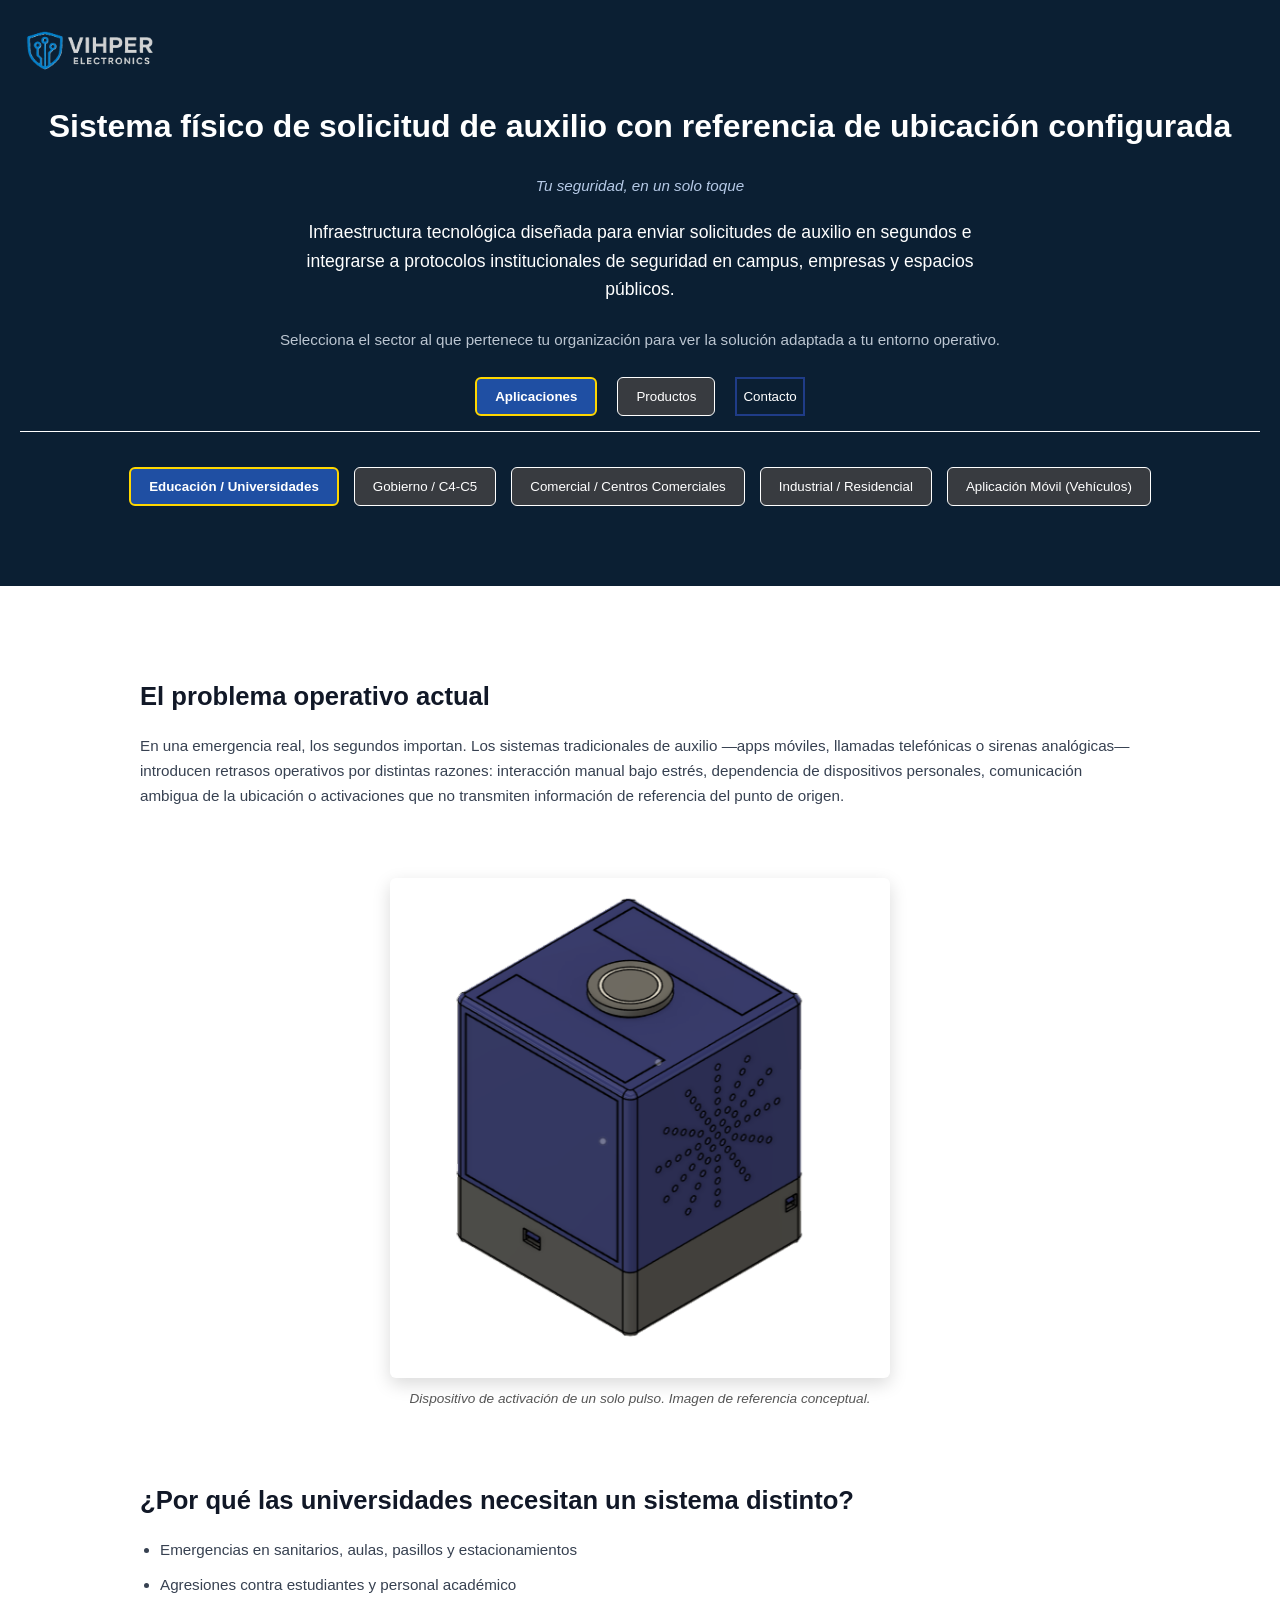
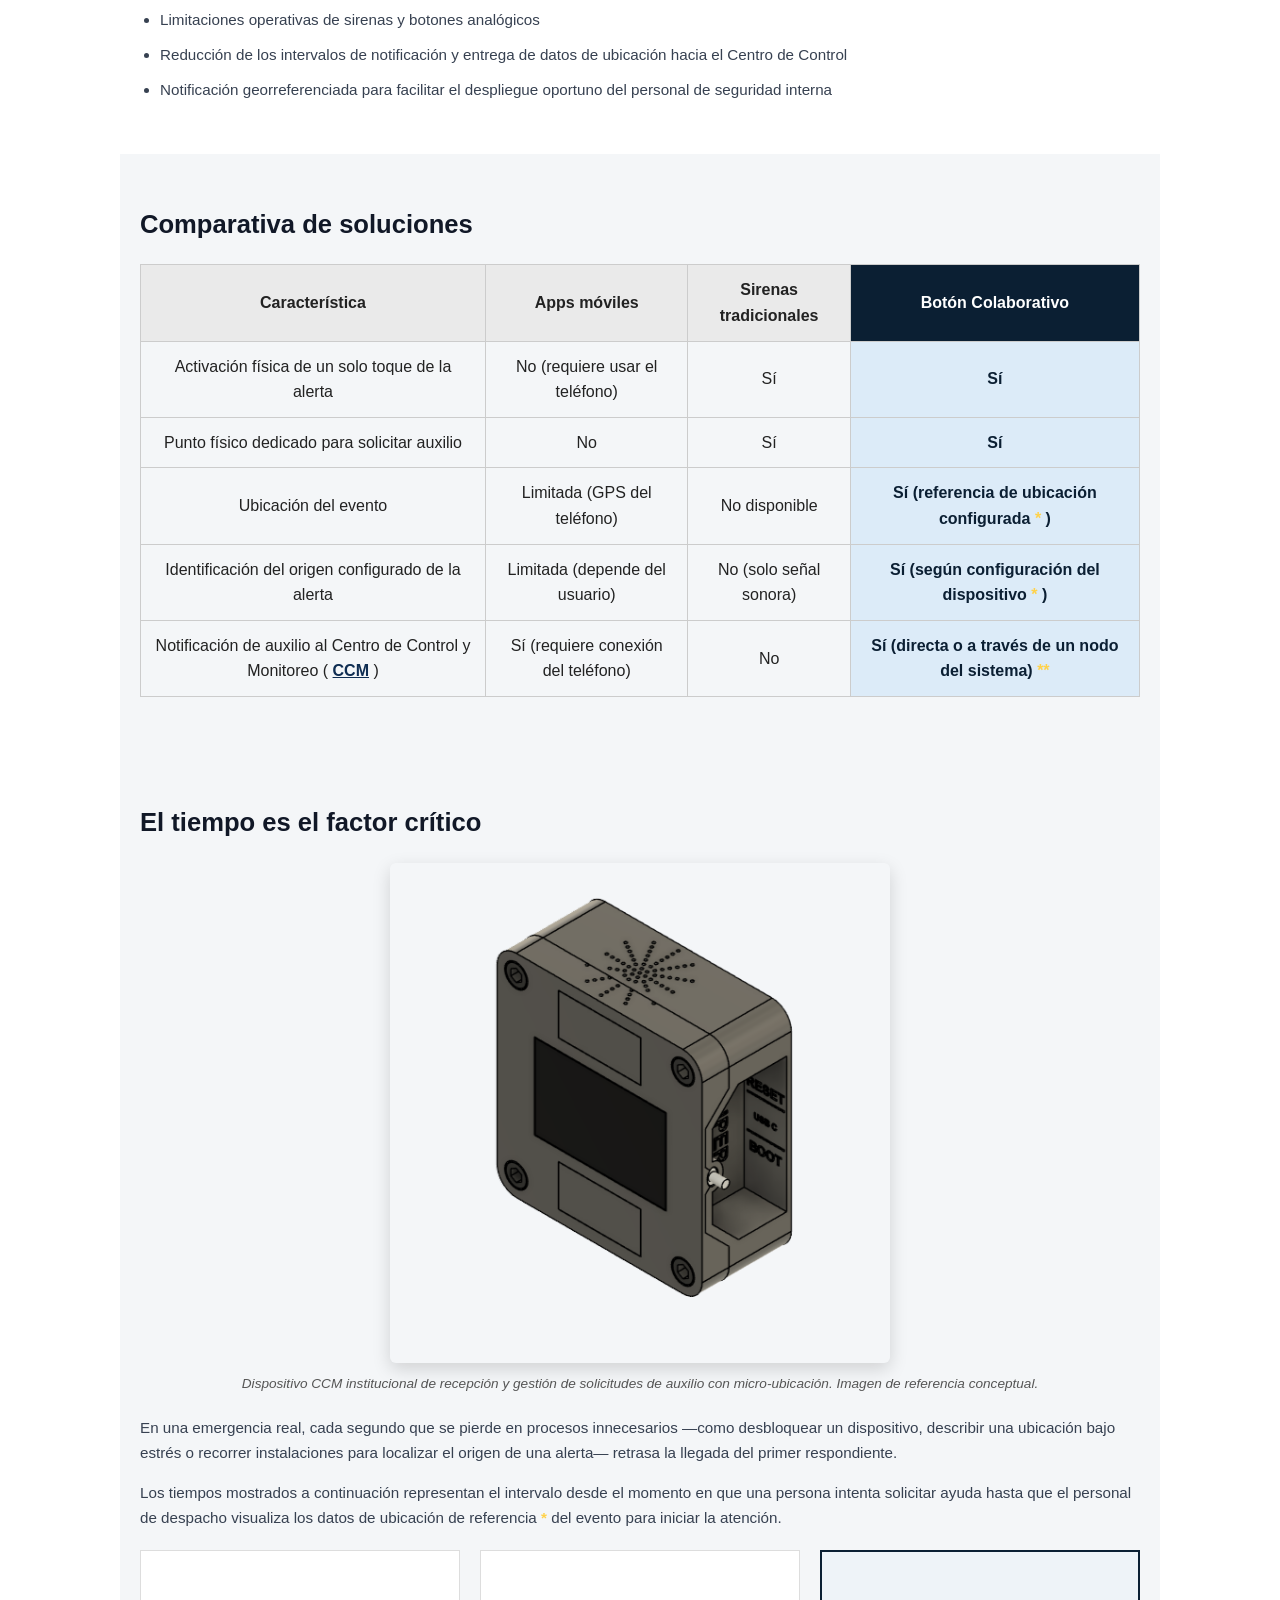
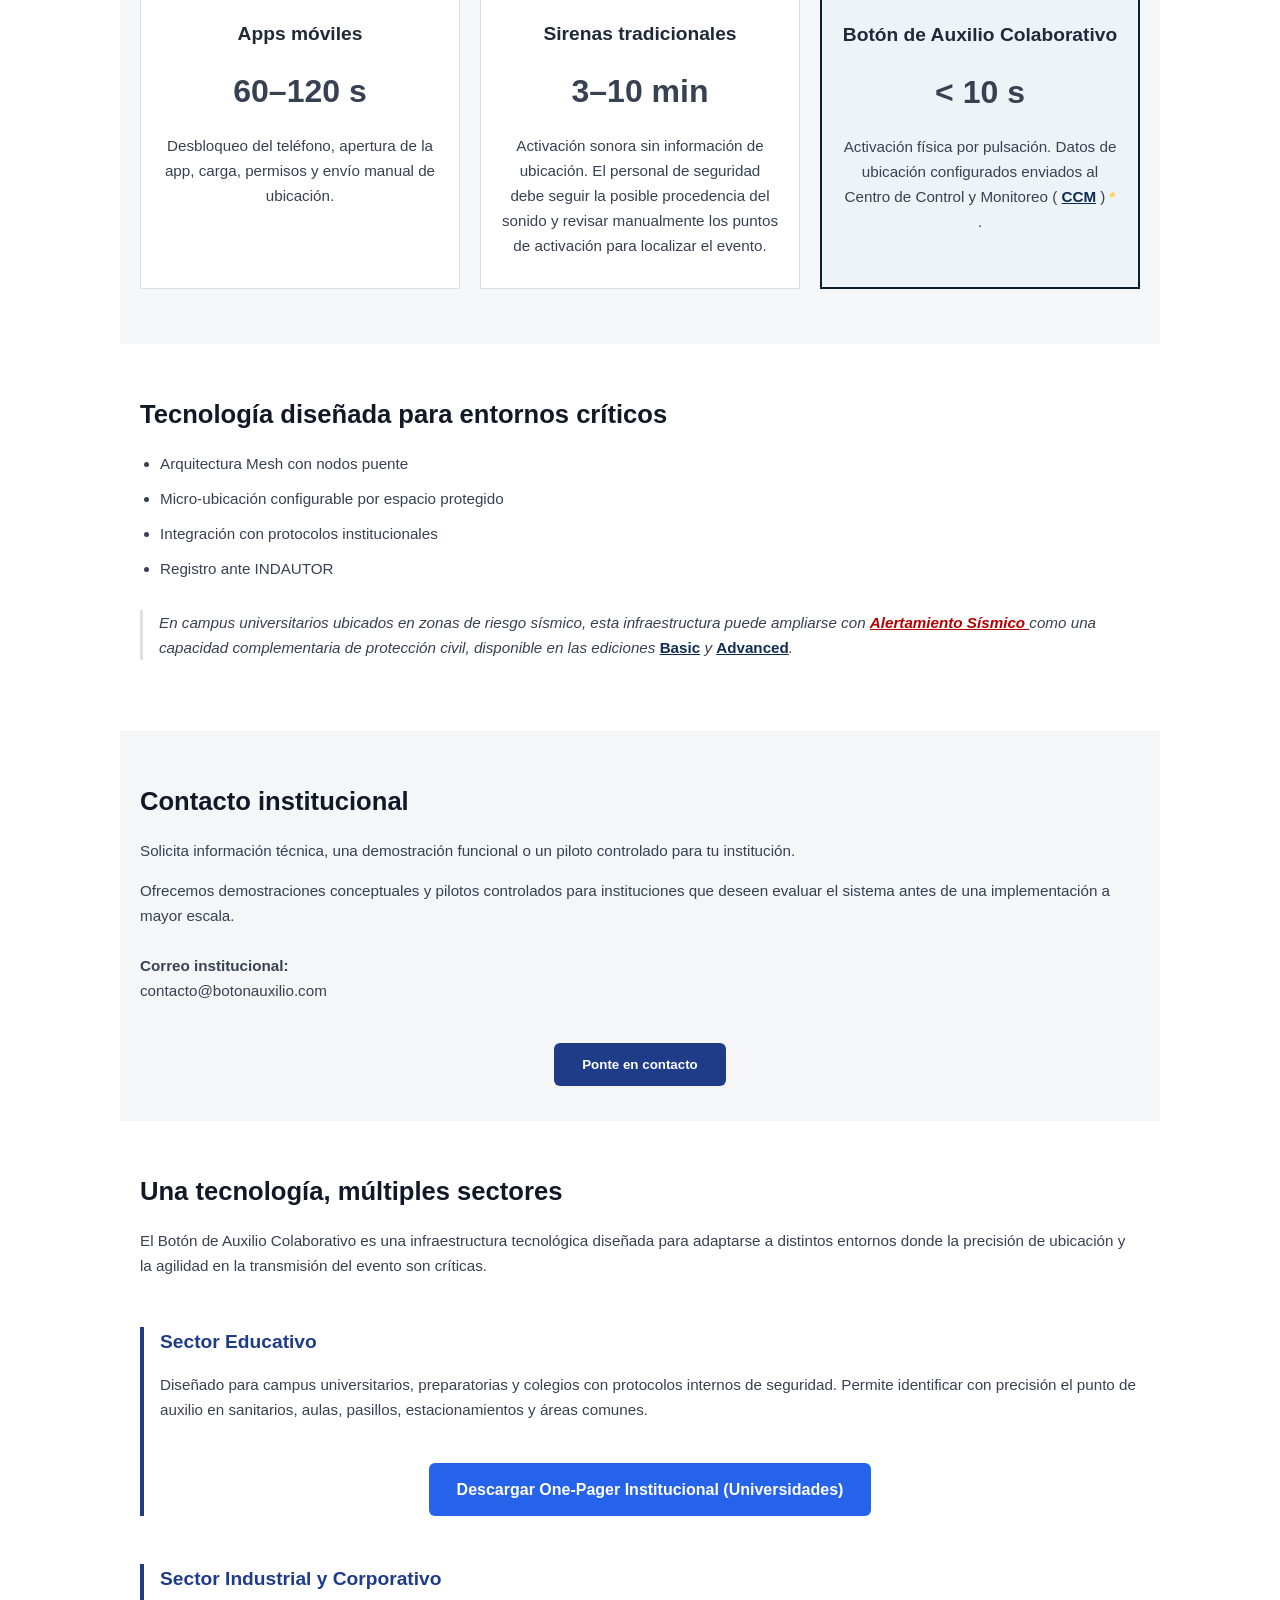
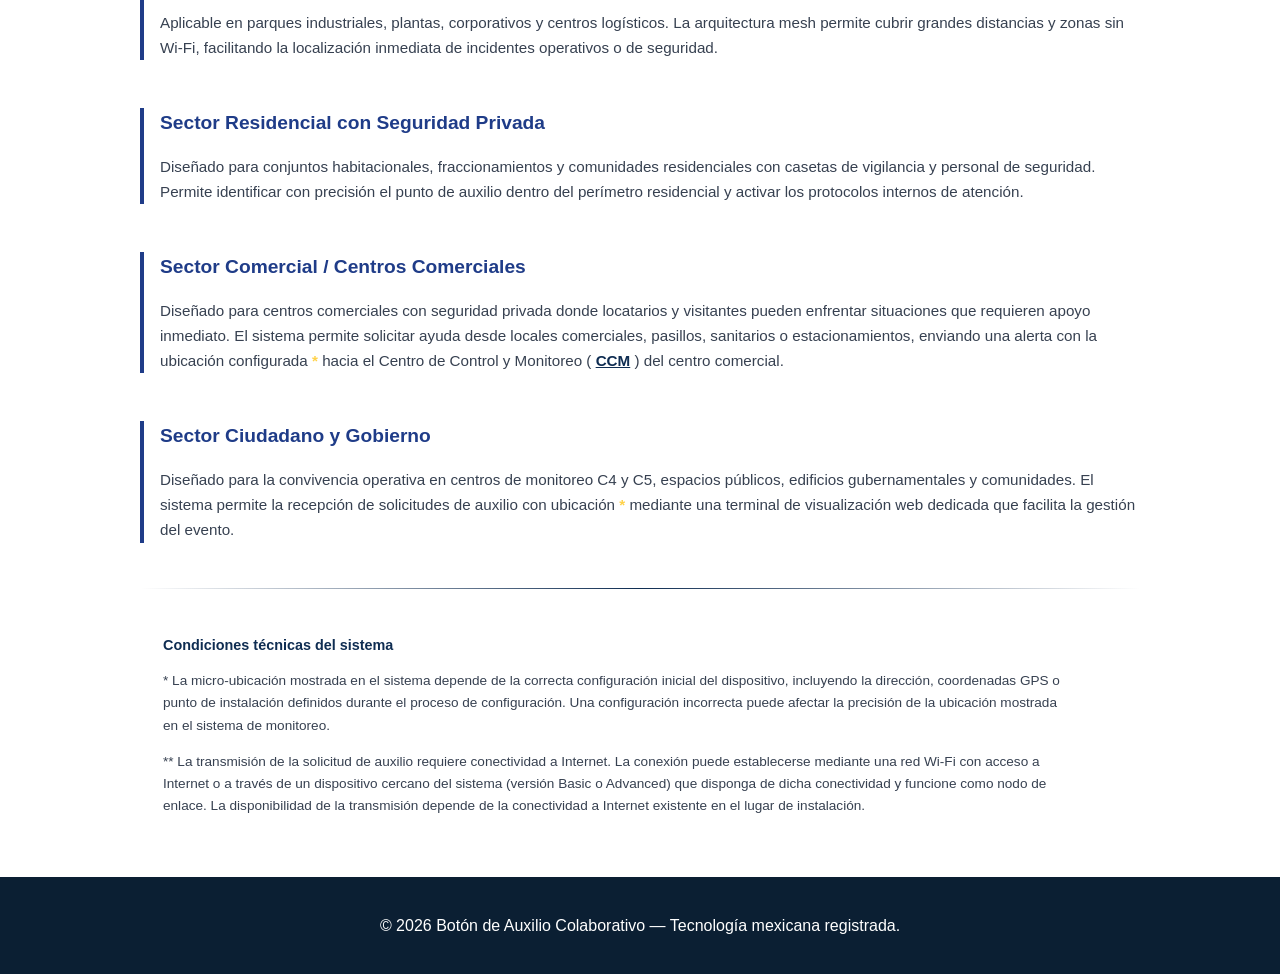
==== commit 85de4bbb: "Actualización general: ajustes en estilos, estructura y nuevos archivos" ====
--- a/index.html
+++ b/index.html
@@ -343,7 +343,7 @@
       <p>
       <strong>Correo institucional:</strong><br>
       contacto@botonauxilio.com
-        (Disponible próximamente)
+        <!-- (Disponible próximamente) -->
       </p>
 
       <!-- BOTÓN DE CONTACTO -->
@@ -796,7 +796,7 @@
         <strong>Correo institucional:</strong><br>
         contacto@botonauxilio.com<br>
         <span style="font-size:0.9rem; color:#555;">
-          (Disponible próximamente)
+          <!-- (Disponible próximamente) -->
         </span>
       </p>
 
@@ -1145,7 +1145,7 @@
         <strong>Correo institucional:</strong><br>
         contacto@botonauxilio.com<br>
         <span style="font-size:0.9rem; color:#555;">
-          (Disponible próximamente)
+          <!-- (Disponible próximamente) -->
         </span>
       </p>
       <div class="download-box">
@@ -1633,7 +1633,7 @@
         <strong>Correo institucional:</strong><br>
         contacto@botonauxilio.com<br>
         <span style="font-size:0.9rem; color:#555;">
-          (Disponible próximamente)
+          <!-- (Disponible próximamente) -->
         </span>
       </p>
 
@@ -1775,7 +1775,7 @@
         <p>
           <strong>Correo institucional:</strong><br>
           contacto@botonauxilio.com<br>
-          <em>(Disponible próximamente)</em>
+          <em><!-- (Disponible próximamente) --></em>
         </p>
 
         <div class="download-box">
@@ -1880,7 +1880,7 @@
         <!-- DIAGRAMA RED COLABORATIVA -->
         <figure class="product-figure diagram-figure">
           <div class="zoom-container">
-            <div class="zoom-overlay"></div>
+            
             <img src="img/Imagen2Basic.png"
                 alt="Diagrama de red colaborativa donde un dispositivo con internet sirve de puente a otro sin internet"
                 class="zoom-diagram">
@@ -2003,7 +2003,7 @@
         <p>
           <strong>Correo institucional:</strong><br>
           contacto@botonauxilio.com<br>
-          <span class="coming-soon">(Disponible próximamente)</span>
+          <span class="coming-soon"><!-- (Disponible próximamente) --></span>
         </p>
 
         <!-- BOTÓN DE CONTACTO -->
@@ -2086,6 +2086,7 @@
       <!-- IMAGEN 2 -->
       <figure class="product-figure diagram-figure">
         <div class="zoom-container">
+          
           <img src="img/Imagen2Advanced.png"
               alt="Diagrama LoRa en red colaborativa"
               class="zoom-diagram">
@@ -2187,7 +2188,7 @@
         <p>
           <strong>Correo institucional:</strong><br>
           contacto@botonauxilio.com<br>
-          <span class="coming-soon">(Disponible próximamente)</span>
+          <span class="coming-soon"><!-- (Disponible próximamente) --></span>
         </p>
 
         <!-- BOTÓN DE CONTACTO -->
@@ -2260,16 +2261,19 @@
 
         <figure class="product-image">
           <img src="img/boton-auxilio.png"
-              alt="Botón de Auxilio Móvil instalado en cabina de vehículo">
+              alt="Botón de Auxilio Móvil instalado en cabina de vehículo"
+              class="zoom-diagram">
           <figcaption>
             Ilustración 1 - Botón de Auxilio Móvil: Diseño ergonómico para instalación en cabina o tablero.
           </figcaption>
         </figure>
 
         <figure class="product-image">
-          <div class="zoom-container">iv>
+          <div class="zoom-container">
+            
             <img src="img/Diagrama_de_Transmisión_Dinámica.png"
-                alt="Diagrama transmisión dinámica entre vehículo y nodos Advanced" class="zoom-diagram">
+                alt="Diagrama transmisión dinámica entre vehículo y nodos Advanced" class="zoom-diagram"
+                class="zoom-diagram">
           </div>
           <figcaption>
             Ilustración 2 - Diagrama de Transmisión Dinámica: Vehículo en movimiento saltando entre nodos Advanced conforme cambia su ubicación.
@@ -2350,7 +2354,7 @@
         <p>
           <strong>Correo institucional:</strong><br>
           contacto@botonauxilio.com<br>
-          <span class="coming-soon">(Disponible próximamente)</span>
+          <span class="coming-soon"><!-- (Disponible próximamente) --></span>
         </p>
 
         <!-- BOTÓN DE CONTACTO -->
@@ -2411,6 +2415,7 @@
 
         <figure class="product-image">
           <div class="zoom-container">
+            
             <img src="img/Imagen1CCM.png"
                 alt="Interfaz del Centro de Control y Monitoreo en laptop"
                 class="zoom-diagram">
@@ -2422,6 +2427,7 @@
 
         <figure class="product-image">
           <div class="zoom-container">
+            
             <img src="img/Imagen2CCM.png"
                 alt="Centro de Control operando desde vehículo con conexión portátil"
                 class="zoom-diagram">
@@ -2549,7 +2555,7 @@
         <p>
           <strong>Correo institucional:</strong><br>
           contacto@botonauxilio.com<br>
-          <span class="coming-soon">(Disponible próximamente)</span>
+          <span class="coming-soon"><!-- (Disponible próximamente) --></span>
         </p>
 
         <!-- BOTÓN DE CONTACTO -->
@@ -2628,6 +2634,8 @@
     </div>
   </div>
 
+  <div class="zoom-overlay"></div>
+
   <script src="js/main.js"></script>
   
 </body>
--- a/css/styles.css
+++ b/css/styles.css
@@ -224,7 +224,7 @@
 
 .product-images img {
   max-width: 280px;
-  border: 1px solid #ccc;
+  /*border: 1px solid #ccc;*/
   padding: 8px;
   background: white;
   border-radius: 4px;
@@ -256,7 +256,7 @@
 }
 
 .zoom-diagram:hover {
-  transform: scale(1.8);
+  transform: scale(1);
   position: relative;
   z-index: 100;
   box-shadow: 0 15px 35px rgba(0,0,0,0.4);
@@ -267,7 +267,7 @@
 /* Configuración para Laptop */
 @media (min-width: 768px) {
   .zoom-diagram:hover {
-    transform: scale(1.8);
+    transform: scale(2);
     position: relative;
     z-index: 100;
     box-shadow: 0 15px 35px rgba(0,0,0,0.4);
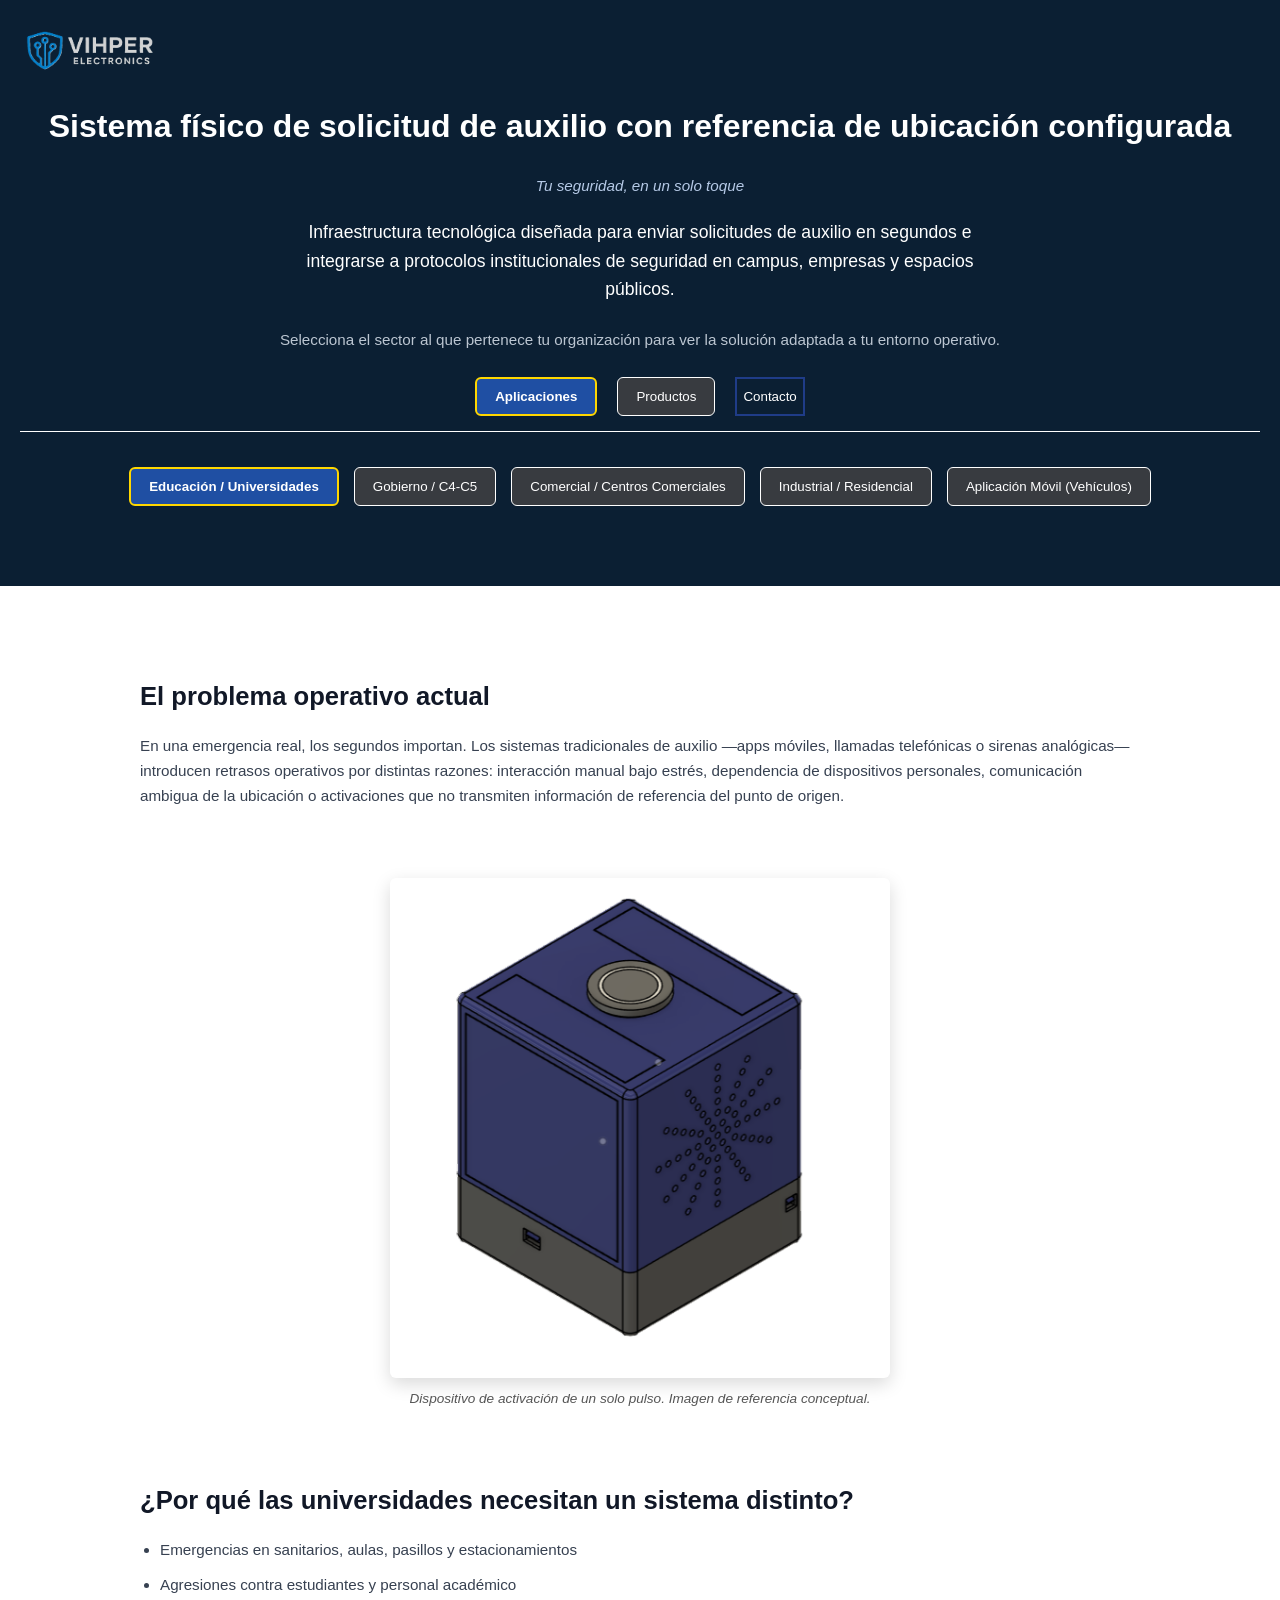
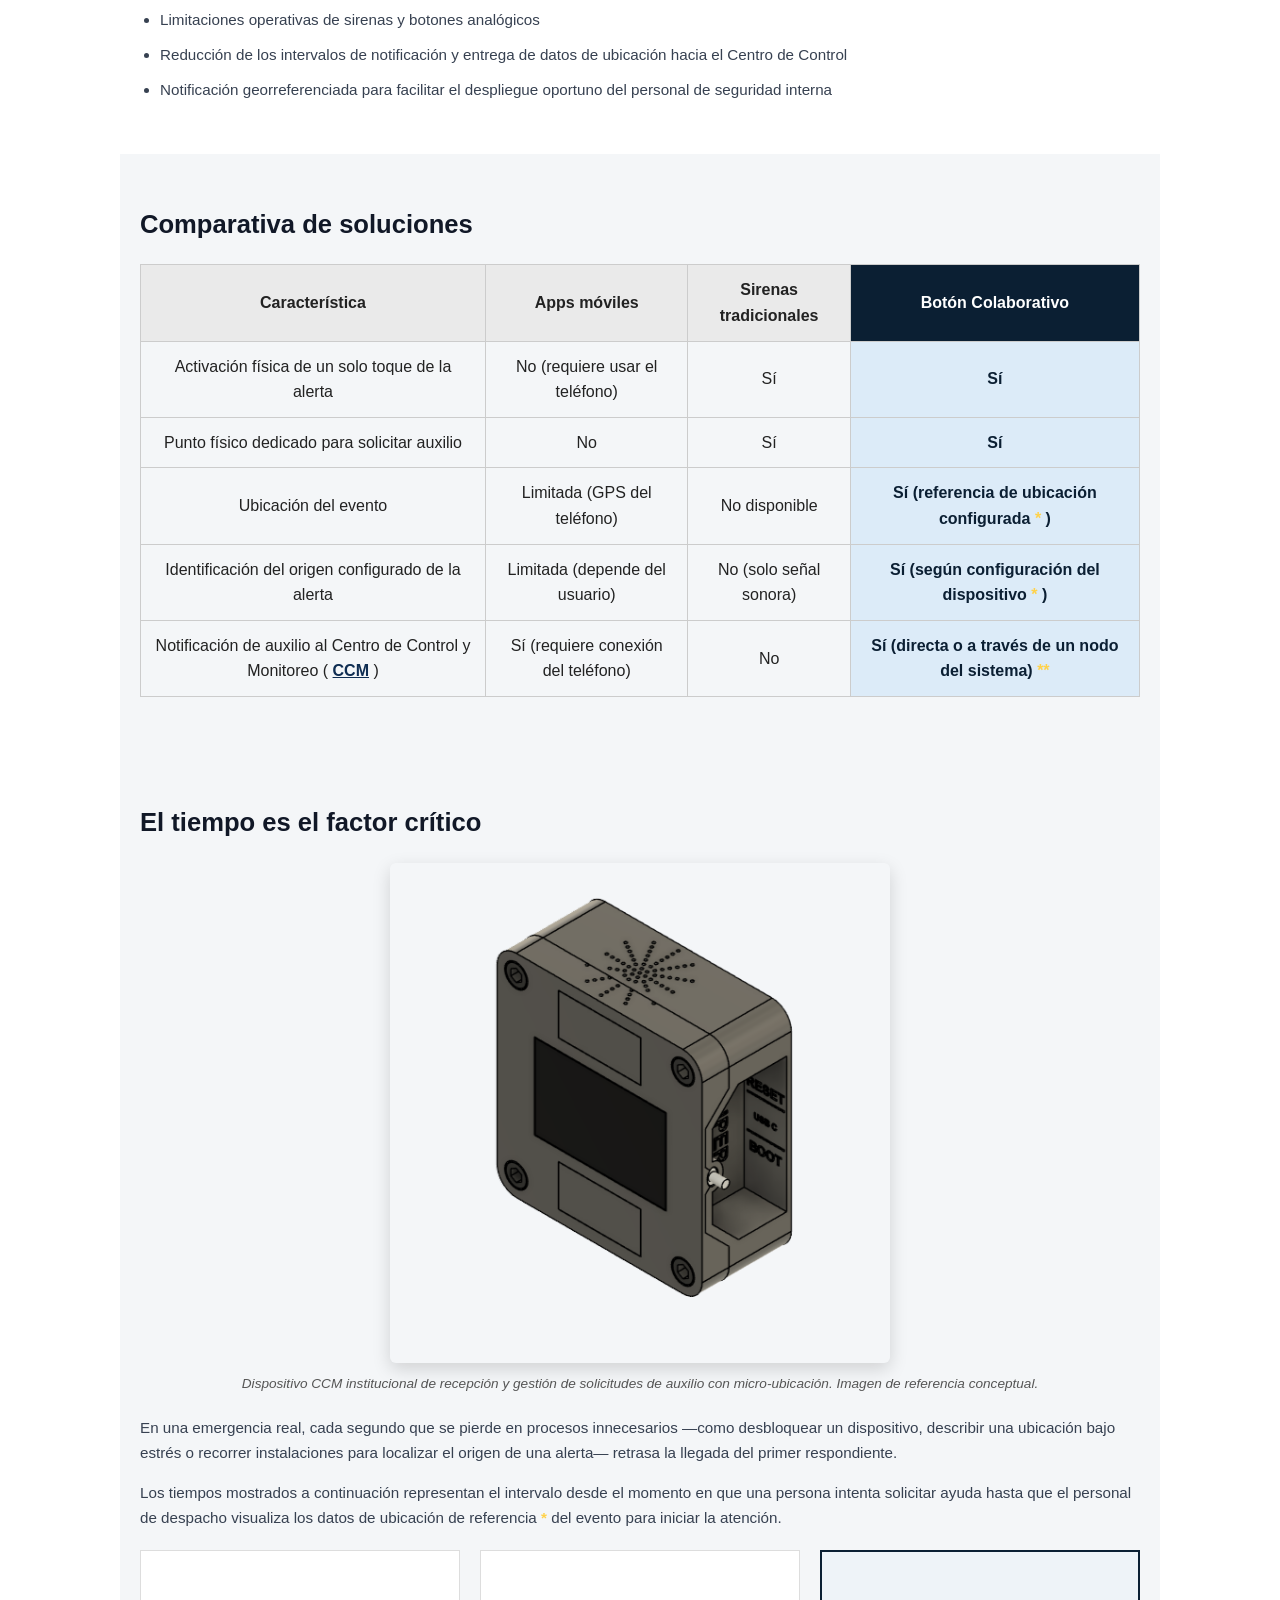
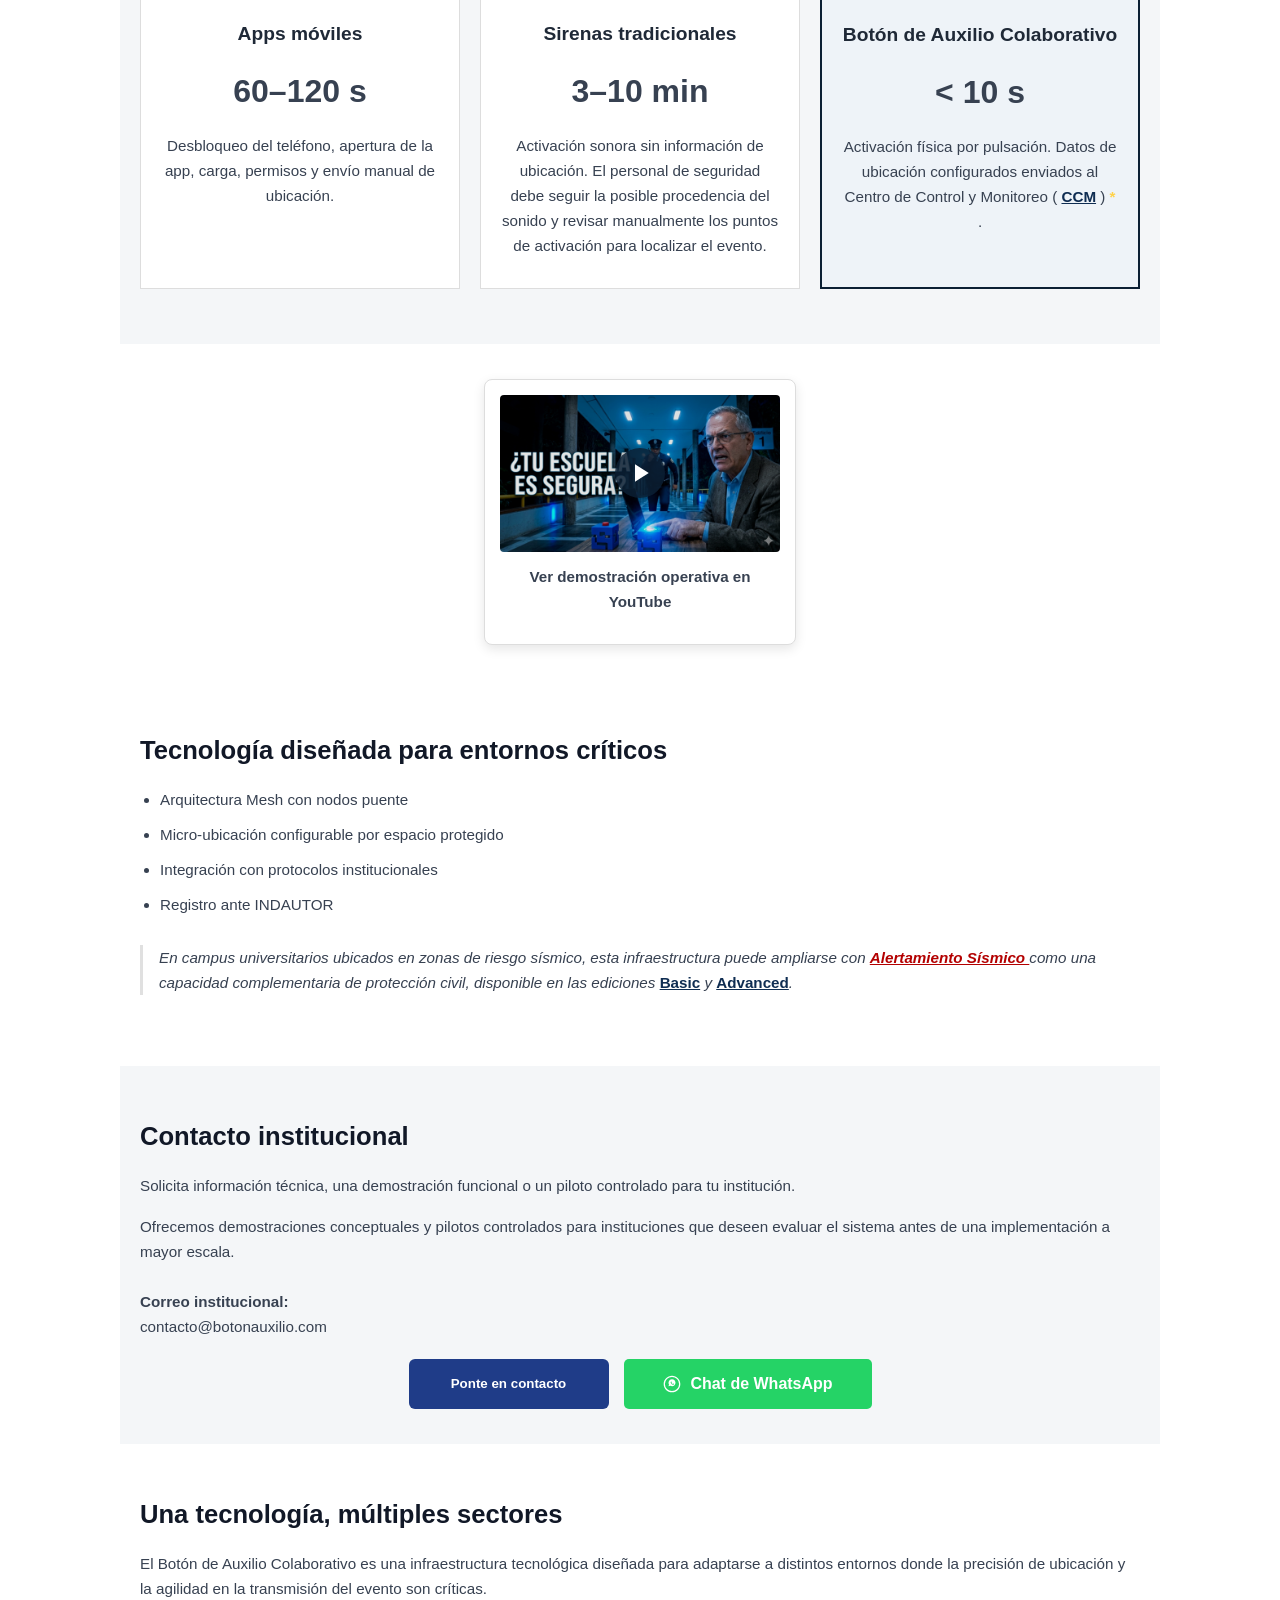
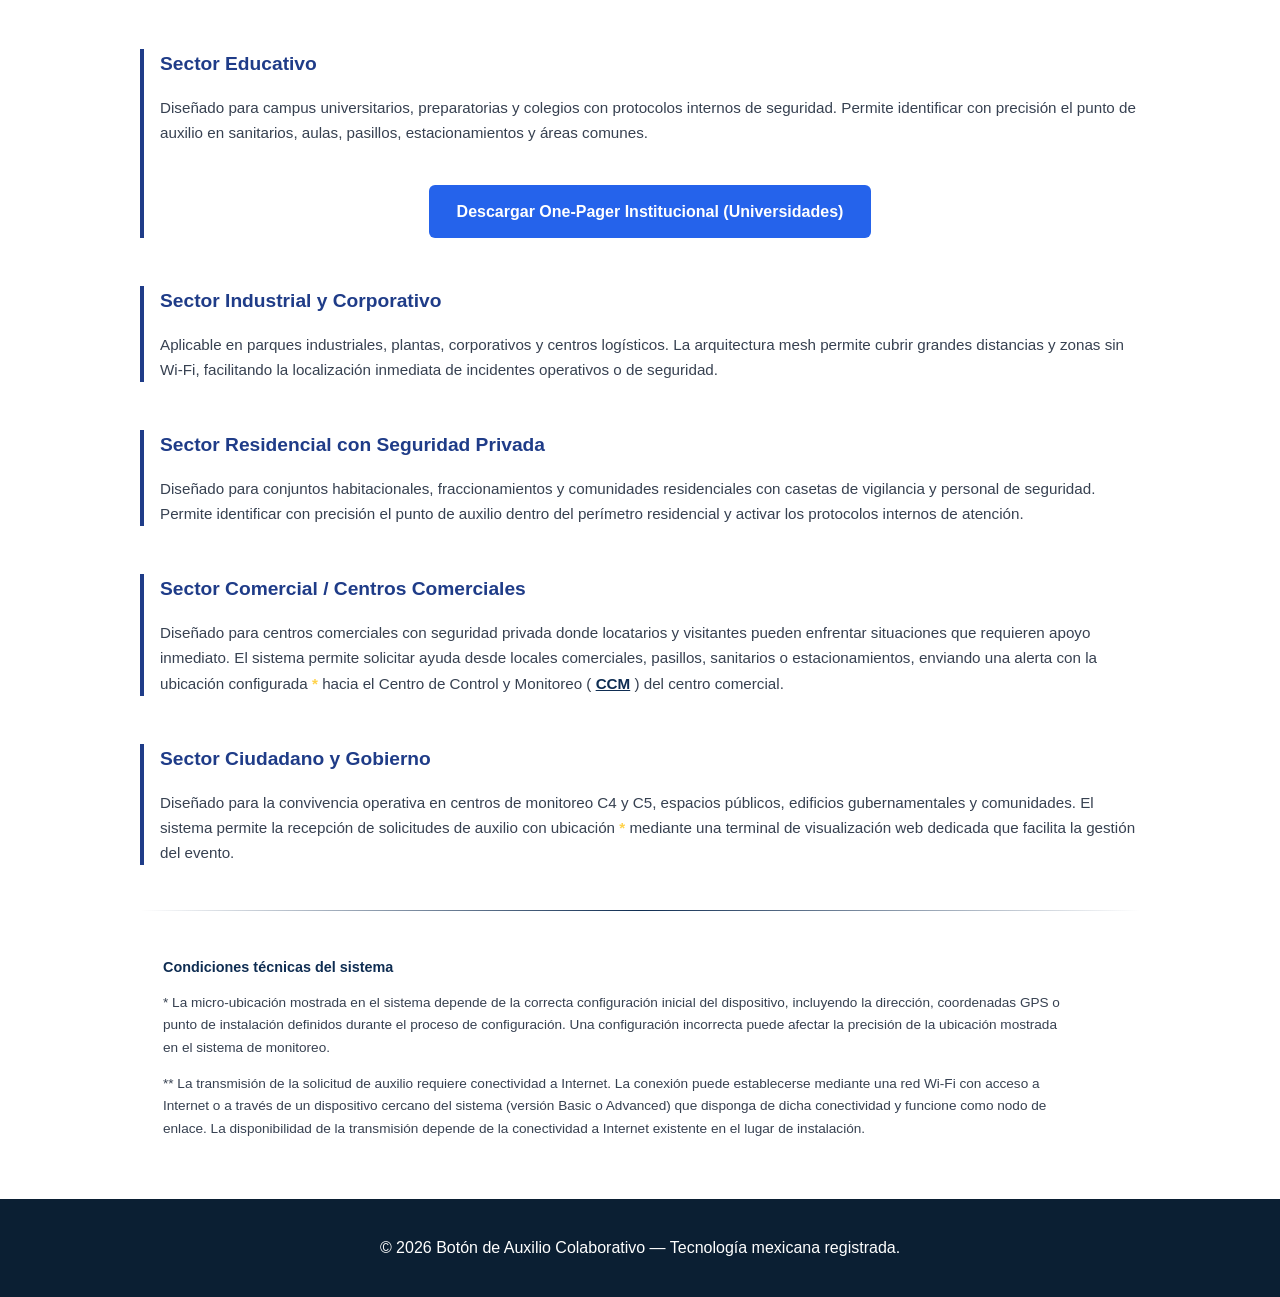
==== commit c90c724b: "Integración WhatsApp y Video" ====
--- a/index.html
+++ b/index.html
@@ -299,6 +299,22 @@
       </div>
     </section>
     
+    <section class="section video-container-wrapper">
+      <div class="video-card">
+        <a href="https://youtu.be/R1ukxADVDz8" target="_blank" rel="noopener noreferrer" class="video-link-container">
+          <div class="image-container">
+            <img src="img/PortadaMini.png" alt="Ver demostración en YouTube" class="video-thumb">
+            <div class="play-button">
+              <svg viewBox="0 0 24 24" fill="white">
+                <path d="M8 5v14l11-7z"/>
+              </svg>
+            </div>
+          </div>
+        </a>
+        <p class="video-caption">Ver demostración operativa en YouTube</p>
+      </div>
+    </section>
+
     <!-- TECNOLOGÍA -->
     <section class="section">
       <h2>Tecnología diseñada para entornos críticos</h2>
@@ -347,10 +363,21 @@
       </p>
 
       <!-- BOTÓN DE CONTACTO -->
-      <div class="download-box">
+      <div class="download-box contact-actions">
         <button class="contact-open-btn">
           Ponte en contacto
         </button>
+
+        <a href="https://wa.me/525525387895?text=Hola,%20requiero%20información%20sobre%20el%20Botón%20de%20Auxilio%20Colaborativo" 
+          target="_blank" 
+          rel="noopener noreferrer" 
+          class="whatsapp-btn">
+          <svg width="20" height="20" viewBox="0 0 24 24" fill="currentColor">
+            <path d="M12.031 6.172c-2.315 0-4.191 1.876-4.191 4.191 0 .743.2 1.47.578 2.092l-.611 2.229 2.285-.599c.605.33 1.285.505 1.939.505 2.315 0 4.191-1.876 4.191-4.191 0-2.315-1.876-4.191-4.191-4.191zm2.403 6.002c-.101.284-.59.549-.808.583-.218.034-.436.059-1.24-.269-.968-.396-1.589-1.373-1.637-1.44-.048-.067-.393-.522-.393-1.003 0-.481.251-.717.341-.814.09-.097.196-.121.261-.121s.131 0 .188.006c.061.003.143-.023.223.171.08.194.275.671.301.722.026.051.043.111.01.177-.034.066-.051.107-.101.166-.051.058-.106.13-.151.174-.051.051-.104.106-.045.207.059.101.263.433.565.701.389.346.716.453.818.504.101.051.161.042.22-.025.059-.067.251-.295.318-.396.067-.101.135-.084.226-.051.091.034.578.273.677.322.099.049.165.074.19.117.025.043.025.248-.076.532z"/>
+            <path d="M12 2c5.523 0 10 4.477 10 10s-4.477 10-10 10S2 17.523 2 12 6.477 2 12 2zm0 1.5a8.5 8.5 0 100 17 8.5 8.5 0 000-17z"/>
+          </svg>
+          Chat de WhatsApp
+        </a>
       </div>
     </section>
   
@@ -800,10 +827,21 @@
         </span>
       </p>
 
-      <div class="download-box">
+      <div class="download-box contact-actions">
         <button class="contact-open-btn">
           Ponte en contacto
         </button>
+
+        <a href="https://wa.me/525525387895?text=Hola,%20requiero%20información%20sobre%20el%20Botón%20de%20Auxilio%20Colaborativo" 
+          target="_blank" 
+          rel="noopener noreferrer" 
+          class="whatsapp-btn">
+          <svg width="20" height="20" viewBox="0 0 24 24" fill="currentColor">
+            <path d="M12.031 6.172c-2.315 0-4.191 1.876-4.191 4.191 0 .743.2 1.47.578 2.092l-.611 2.229 2.285-.599c.605.33 1.285.505 1.939.505 2.315 0 4.191-1.876 4.191-4.191 0-2.315-1.876-4.191-4.191-4.191zm2.403 6.002c-.101.284-.59.549-.808.583-.218.034-.436.059-1.24-.269-.968-.396-1.589-1.373-1.637-1.44-.048-.067-.393-.522-.393-1.003 0-.481.251-.717.341-.814.09-.097.196-.121.261-.121s.131 0 .188.006c.061.003.143-.023.223.171.08.194.275.671.301.722.026.051.043.111.01.177-.034.066-.051.107-.101.166-.051.058-.106.13-.151.174-.051.051-.104.106-.045.207.059.101.263.433.565.701.389.346.716.453.818.504.101.051.161.042.22-.025.059-.067.251-.295.318-.396.067-.101.135-.084.226-.051.091.034.578.273.677.322.099.049.165.074.19.117.025.043.025.248-.076.532z"/>
+            <path d="M12 2c5.523 0 10 4.477 10 10s-4.477 10-10 10S2 17.523 2 12 6.477 2 12 2zm0 1.5a8.5 8.5 0 100 17 8.5 8.5 0 000-17z"/>
+          </svg>
+          Chat de WhatsApp
+        </a>
       </div>
 
       <hr class="note-divider">
@@ -1148,10 +1186,21 @@
           <!-- (Disponible próximamente) -->
         </span>
       </p>
-      <div class="download-box">
+      <div class="download-box contact-actions">
         <button class="contact-open-btn">
           Ponte en contacto
         </button>
+
+        <a href="https://wa.me/525525387895?text=Hola,%20requiero%20información%20sobre%20el%20Botón%20de%20Auxilio%20Colaborativo" 
+          target="_blank" 
+          rel="noopener noreferrer" 
+          class="whatsapp-btn">
+          <svg width="20" height="20" viewBox="0 0 24 24" fill="currentColor">
+            <path d="M12.031 6.172c-2.315 0-4.191 1.876-4.191 4.191 0 .743.2 1.47.578 2.092l-.611 2.229 2.285-.599c.605.33 1.285.505 1.939.505 2.315 0 4.191-1.876 4.191-4.191 0-2.315-1.876-4.191-4.191-4.191zm2.403 6.002c-.101.284-.59.549-.808.583-.218.034-.436.059-1.24-.269-.968-.396-1.589-1.373-1.637-1.44-.048-.067-.393-.522-.393-1.003 0-.481.251-.717.341-.814.09-.097.196-.121.261-.121s.131 0 .188.006c.061.003.143-.023.223.171.08.194.275.671.301.722.026.051.043.111.01.177-.034.066-.051.107-.101.166-.051.058-.106.13-.151.174-.051.051-.104.106-.045.207.059.101.263.433.565.701.389.346.716.453.818.504.101.051.161.042.22-.025.059-.067.251-.295.318-.396.067-.101.135-.084.226-.051.091.034.578.273.677.322.099.049.165.074.19.117.025.043.025.248-.076.532z"/>
+            <path d="M12 2c5.523 0 10 4.477 10 10s-4.477 10-10 10S2 17.523 2 12 6.477 2 12 2zm0 1.5a8.5 8.5 0 100 17 8.5 8.5 0 000-17z"/>
+          </svg>
+          Chat de WhatsApp
+        </a>
       </div>
 
       <hr class="note-divider">
@@ -1637,10 +1686,21 @@
         </span>
       </p>
 
-      <div class="download-box">
+      <div class="download-box contact-actions">
         <button class="contact-open-btn">
           Ponte en contacto
         </button>
+
+        <a href="https://wa.me/525525387895?text=Hola,%20requiero%20información%20sobre%20el%20Botón%20de%20Auxilio%20Colaborativo" 
+          target="_blank" 
+          rel="noopener noreferrer" 
+          class="whatsapp-btn">
+          <svg width="20" height="20" viewBox="0 0 24 24" fill="currentColor">
+            <path d="M12.031 6.172c-2.315 0-4.191 1.876-4.191 4.191 0 .743.2 1.47.578 2.092l-.611 2.229 2.285-.599c.605.33 1.285.505 1.939.505 2.315 0 4.191-1.876 4.191-4.191 0-2.315-1.876-4.191-4.191-4.191zm2.403 6.002c-.101.284-.59.549-.808.583-.218.034-.436.059-1.24-.269-.968-.396-1.589-1.373-1.637-1.44-.048-.067-.393-.522-.393-1.003 0-.481.251-.717.341-.814.09-.097.196-.121.261-.121s.131 0 .188.006c.061.003.143-.023.223.171.08.194.275.671.301.722.026.051.043.111.01.177-.034.066-.051.107-.101.166-.051.058-.106.13-.151.174-.051.051-.104.106-.045.207.059.101.263.433.565.701.389.346.716.453.818.504.101.051.161.042.22-.025.059-.067.251-.295.318-.396.067-.101.135-.084.226-.051.091.034.578.273.677.322.099.049.165.074.19.117.025.043.025.248-.076.532z"/>
+            <path d="M12 2c5.523 0 10 4.477 10 10s-4.477 10-10 10S2 17.523 2 12 6.477 2 12 2zm0 1.5a8.5 8.5 0 100 17 8.5 8.5 0 000-17z"/>
+          </svg>
+          Chat de WhatsApp
+        </a>
       </div>
 
       <hr class="note-divider">
@@ -1778,10 +1838,21 @@
           <em><!-- (Disponible próximamente) --></em>
         </p>
 
-        <div class="download-box">
+        <div class="download-box contact-actions">
           <button class="contact-open-btn">
             Ponte en contacto
           </button>
+
+          <a href="https://wa.me/525525387895?text=Hola,%20requiero%20información%20sobre%20el%20Botón%20de%20Auxilio%20Colaborativo" 
+            target="_blank" 
+            rel="noopener noreferrer" 
+            class="whatsapp-btn">
+            <svg width="20" height="20" viewBox="0 0 24 24" fill="currentColor">
+              <path d="M12.031 6.172c-2.315 0-4.191 1.876-4.191 4.191 0 .743.2 1.47.578 2.092l-.611 2.229 2.285-.599c.605.33 1.285.505 1.939.505 2.315 0 4.191-1.876 4.191-4.191 0-2.315-1.876-4.191-4.191-4.191zm2.403 6.002c-.101.284-.59.549-.808.583-.218.034-.436.059-1.24-.269-.968-.396-1.589-1.373-1.637-1.44-.048-.067-.393-.522-.393-1.003 0-.481.251-.717.341-.814.09-.097.196-.121.261-.121s.131 0 .188.006c.061.003.143-.023.223.171.08.194.275.671.301.722.026.051.043.111.01.177-.034.066-.051.107-.101.166-.051.058-.106.13-.151.174-.051.051-.104.106-.045.207.059.101.263.433.565.701.389.346.716.453.818.504.101.051.161.042.22-.025.059-.067.251-.295.318-.396.067-.101.135-.084.226-.051.091.034.578.273.677.322.099.049.165.074.19.117.025.043.025.248-.076.532z"/>
+              <path d="M12 2c5.523 0 10 4.477 10 10s-4.477 10-10 10S2 17.523 2 12 6.477 2 12 2zm0 1.5a8.5 8.5 0 100 17 8.5 8.5 0 000-17z"/>
+            </svg>
+            Chat de WhatsApp
+          </a>
         </div>
 
         <p class="sector-note">
@@ -2007,10 +2078,21 @@
         </p>
 
         <!-- BOTÓN DE CONTACTO -->
-        <div class="download-box">
+        <div class="download-box contact-actions">
           <button class="contact-open-btn">
-            Solicitar información
+            Ponte en contacto
           </button>
+
+          <a href="https://wa.me/525525387895?text=Hola,%20requiero%20información%20sobre%20el%20Botón%20de%20Auxilio%20Colaborativo" 
+            target="_blank" 
+            rel="noopener noreferrer" 
+            class="whatsapp-btn">
+            <svg width="20" height="20" viewBox="0 0 24 24" fill="currentColor">
+              <path d="M12.031 6.172c-2.315 0-4.191 1.876-4.191 4.191 0 .743.2 1.47.578 2.092l-.611 2.229 2.285-.599c.605.33 1.285.505 1.939.505 2.315 0 4.191-1.876 4.191-4.191 0-2.315-1.876-4.191-4.191-4.191zm2.403 6.002c-.101.284-.59.549-.808.583-.218.034-.436.059-1.24-.269-.968-.396-1.589-1.373-1.637-1.44-.048-.067-.393-.522-.393-1.003 0-.481.251-.717.341-.814.09-.097.196-.121.261-.121s.131 0 .188.006c.061.003.143-.023.223.171.08.194.275.671.301.722.026.051.043.111.01.177-.034.066-.051.107-.101.166-.051.058-.106.13-.151.174-.051.051-.104.106-.045.207.059.101.263.433.565.701.389.346.716.453.818.504.101.051.161.042.22-.025.059-.067.251-.295.318-.396.067-.101.135-.084.226-.051.091.034.578.273.677.322.099.049.165.074.19.117.025.043.025.248-.076.532z"/>
+              <path d="M12 2c5.523 0 10 4.477 10 10s-4.477 10-10 10S2 17.523 2 12 6.477 2 12 2zm0 1.5a8.5 8.5 0 100 17 8.5 8.5 0 000-17z"/>
+            </svg>
+            Chat de WhatsApp
+          </a>
         </div>
 
       </section>
@@ -2192,10 +2274,21 @@
         </p>
 
         <!-- BOTÓN DE CONTACTO -->
-        <div class="download-box">
+        <div class="download-box contact-actions">
           <button class="contact-open-btn">
-            Solicitar análisis técnico
+            Ponte en contacto
           </button>
+
+          <a href="https://wa.me/525525387895?text=Hola,%20requiero%20información%20sobre%20el%20Botón%20de%20Auxilio%20Colaborativo" 
+            target="_blank" 
+            rel="noopener noreferrer" 
+            class="whatsapp-btn">
+            <svg width="20" height="20" viewBox="0 0 24 24" fill="currentColor">
+              <path d="M12.031 6.172c-2.315 0-4.191 1.876-4.191 4.191 0 .743.2 1.47.578 2.092l-.611 2.229 2.285-.599c.605.33 1.285.505 1.939.505 2.315 0 4.191-1.876 4.191-4.191 0-2.315-1.876-4.191-4.191-4.191zm2.403 6.002c-.101.284-.59.549-.808.583-.218.034-.436.059-1.24-.269-.968-.396-1.589-1.373-1.637-1.44-.048-.067-.393-.522-.393-1.003 0-.481.251-.717.341-.814.09-.097.196-.121.261-.121s.131 0 .188.006c.061.003.143-.023.223.171.08.194.275.671.301.722.026.051.043.111.01.177-.034.066-.051.107-.101.166-.051.058-.106.13-.151.174-.051.051-.104.106-.045.207.059.101.263.433.565.701.389.346.716.453.818.504.101.051.161.042.22-.025.059-.067.251-.295.318-.396.067-.101.135-.084.226-.051.091.034.578.273.677.322.099.049.165.074.19.117.025.043.025.248-.076.532z"/>
+              <path d="M12 2c5.523 0 10 4.477 10 10s-4.477 10-10 10S2 17.523 2 12 6.477 2 12 2zm0 1.5a8.5 8.5 0 100 17 8.5 8.5 0 000-17z"/>
+            </svg>
+            Chat de WhatsApp
+          </a>
         </div>
 
       </section>
@@ -2358,10 +2451,21 @@
         </p>
 
         <!-- BOTÓN DE CONTACTO -->
-        <div class="download-box">
+        <div class="download-box contact-actions">
           <button class="contact-open-btn">
-            Solicitar integración de flota
+            Ponte en contacto
           </button>
+
+          <a href="https://wa.me/525525387895?text=Hola,%20requiero%20información%20sobre%20el%20Botón%20de%20Auxilio%20Colaborativo" 
+            target="_blank" 
+            rel="noopener noreferrer" 
+            class="whatsapp-btn">
+            <svg width="20" height="20" viewBox="0 0 24 24" fill="currentColor">
+              <path d="M12.031 6.172c-2.315 0-4.191 1.876-4.191 4.191 0 .743.2 1.47.578 2.092l-.611 2.229 2.285-.599c.605.33 1.285.505 1.939.505 2.315 0 4.191-1.876 4.191-4.191 0-2.315-1.876-4.191-4.191-4.191zm2.403 6.002c-.101.284-.59.549-.808.583-.218.034-.436.059-1.24-.269-.968-.396-1.589-1.373-1.637-1.44-.048-.067-.393-.522-.393-1.003 0-.481.251-.717.341-.814.09-.097.196-.121.261-.121s.131 0 .188.006c.061.003.143-.023.223.171.08.194.275.671.301.722.026.051.043.111.01.177-.034.066-.051.107-.101.166-.051.058-.106.13-.151.174-.051.051-.104.106-.045.207.059.101.263.433.565.701.389.346.716.453.818.504.101.051.161.042.22-.025.059-.067.251-.295.318-.396.067-.101.135-.084.226-.051.091.034.578.273.677.322.099.049.165.074.19.117.025.043.025.248-.076.532z"/>
+              <path d="M12 2c5.523 0 10 4.477 10 10s-4.477 10-10 10S2 17.523 2 12 6.477 2 12 2zm0 1.5a8.5 8.5 0 100 17 8.5 8.5 0 000-17z"/>
+            </svg>
+            Chat de WhatsApp
+          </a>
         </div>
 
       </section>
@@ -2559,10 +2663,21 @@
         </p>
 
         <!-- BOTÓN DE CONTACTO -->
-        <div class="download-box">
+        <div class="download-box contact-actions">
           <button class="contact-open-btn">
-            Solicitar demostración del sistema
+            Ponte en contacto
           </button>
+
+          <a href="https://wa.me/525525387895?text=Hola,%20requiero%20información%20sobre%20el%20Botón%20de%20Auxilio%20Colaborativo" 
+            target="_blank" 
+            rel="noopener noreferrer" 
+            class="whatsapp-btn">
+            <svg width="20" height="20" viewBox="0 0 24 24" fill="currentColor">
+              <path d="M12.031 6.172c-2.315 0-4.191 1.876-4.191 4.191 0 .743.2 1.47.578 2.092l-.611 2.229 2.285-.599c.605.33 1.285.505 1.939.505 2.315 0 4.191-1.876 4.191-4.191 0-2.315-1.876-4.191-4.191-4.191zm2.403 6.002c-.101.284-.59.549-.808.583-.218.034-.436.059-1.24-.269-.968-.396-1.589-1.373-1.637-1.44-.048-.067-.393-.522-.393-1.003 0-.481.251-.717.341-.814.09-.097.196-.121.261-.121s.131 0 .188.006c.061.003.143-.023.223.171.08.194.275.671.301.722.026.051.043.111.01.177-.034.066-.051.107-.101.166-.051.058-.106.13-.151.174-.051.051-.104.106-.045.207.059.101.263.433.565.701.389.346.716.453.818.504.101.051.161.042.22-.025.059-.067.251-.295.318-.396.067-.101.135-.084.226-.051.091.034.578.273.677.322.099.049.165.074.19.117.025.043.025.248-.076.532z"/>
+              <path d="M12 2c5.523 0 10 4.477 10 10s-4.477 10-10 10S2 17.523 2 12 6.477 2 12 2zm0 1.5a8.5 8.5 0 100 17 8.5 8.5 0 000-17z"/>
+            </svg>
+            Chat de WhatsApp
+          </a>
         </div>
 
       </section>
--- a/css/styles.css
+++ b/css/styles.css
@@ -1318,4 +1318,170 @@
 .tooltip:hover .tooltip-text{
   visibility:visible;
   opacity:1;
+}
+
+/* Estenedor de la tarjeta de video */
+.video-card {
+  background: white;
+  padding: 15px;
+  border: 1px solid #ddd;
+  border-radius: 8px;
+  box-shadow: 0 4px 12px rgba(0,0,0,0.1);
+  width: 100%;
+  max-width: 280px;
+  margin: 0 auto;
+  text-align: center;
+}
+
+/* Contenedor relativo para la imagen y el botón de play */
+.image-container {
+  position: relative;
+  width: 100%;
+  border-radius: 4px;
+  overflow: hidden;
+  display: flex;
+  justify-content: center;
+  align-items: center;
+  cursor: pointer;
+  transition: transform 0.3s ease;
+}
+
+.video-thumb {
+  width: 100%;
+  display: block;
+  transition: filter 0.3s ease;
+}
+
+/* Botón de Play centrado */
+.play-button {
+  position: absolute;
+  background: rgba(11, 31, 51, 0.8); /* El azul oscuro de tu marca */
+  border-radius: 50%;
+  padding: 10px;
+  display: flex;
+  justify-content: center;
+  align-items: center;
+  box-shadow: 0 0 20px rgba(0,0,0,0.3);
+  transition: background 0.3s ease, transform 0.3s ease;
+}
+
+.play-button svg {
+  width: 40px;
+  height: 40px;
+}
+
+/* Efectos al pasar el mouse (Hover) */
+.image-container:hover {
+  transform: scale(1.01); /* Pequeño zoom */
+}
+
+.image-container:hover .video-thumb {
+  filter: brightness(0.8); /* Oscurece la imagen para resaltar el play */
+}
+
+.image-container:hover .play-button {
+  background: #0b1f33; /* Color sólido al hover */
+  transform: scale(1.1);
+}
+
+/* Contenedor de la tarjeta */
+.video-card {
+  background: white;
+  padding: 15px;
+  border: 1px solid #ddd;
+  border-radius: 8px;
+  box-shadow: 0 4px 12px rgba(0,0,0,0.1);
+  width: 100%;
+  max-width: 280px; 
+  margin: 0 auto;
+  text-align: center;
+}
+
+/* Contenedor de la imagen y el play */
+.image-container {
+  position: relative;
+  display: flex;
+  justify-content: center;
+  align-items: center;
+  border-radius: 4px;
+  overflow: hidden;
+  transition: transform 0.2s ease;
+}
+
+.video-thumb {
+  width: 100%;
+  display: block;
+  filter: brightness(0.9); /* Un poco más oscuro para resaltar el play */
+}
+
+.play-button {
+  position: absolute;
+  background: rgba(11, 31, 51, 0.85); /* Tu azul corporativo */
+  border-radius: 50%;
+  padding: 10px;
+  display: flex;
+  box-shadow: 0 0 15px rgba(0,0,0,0.3);
+}
+
+.play-button svg {
+  width: 30px; /* Tamaño ajustado para tarjeta pequeña */
+  height: 30px;
+}
+
+/* Efecto visual al pasar el mouse */
+.video-link-container:hover .image-container {
+  transform: scale(1.03);
+}
+
+.video-link-container:hover .video-thumb {
+  filter: brightness(1);
+}
+
+.video-caption {
+  margin-top: 12px;
+  font-size: 0.8rem; /* Un poco más grande para ser el llamado principal */
+  color: #0b1f33; /* Usamos tu azul para invitar al click */
+  font-weight: 600;
+}
+
+/* Contenedor para alinear botones */
+.contact-actions {
+  display: flex;
+  gap: 15px;
+  justify-content: center;
+  flex-wrap: wrap; /* Para que en móvil se pongan uno sobre otro */
+  margin-top: 20px;
+}
+
+/* Estilo del botón de WhatsApp */
+.whatsapp-btn {
+  display: inline-flex;
+  align-items: center;
+  gap: 8px;
+  background-color: #25D366;
+  color: white;
+  padding: 12px 24px;
+  border-radius: 5px;
+  text-decoration: none;
+  font-weight: bold;
+  font-size: 1rem;
+  transition: background-color 0.3s ease, transform 0.2s ease;
+  border: none;
+  cursor: pointer;
+}
+
+.whatsapp-btn:hover {
+  background-color: #128C7E;
+  color: white;
+  transform: translateY(-2px);
+}
+
+.whatsapp-btn svg {
+  fill: currentColor;
+}
+
+/* Ajuste para que tu botón original y el de WhatsApp tengan el mismo tamaño visual */
+.contact-open-btn, .whatsapp-btn {
+  min-width: 200px;
+  justify-content: center;
 }
